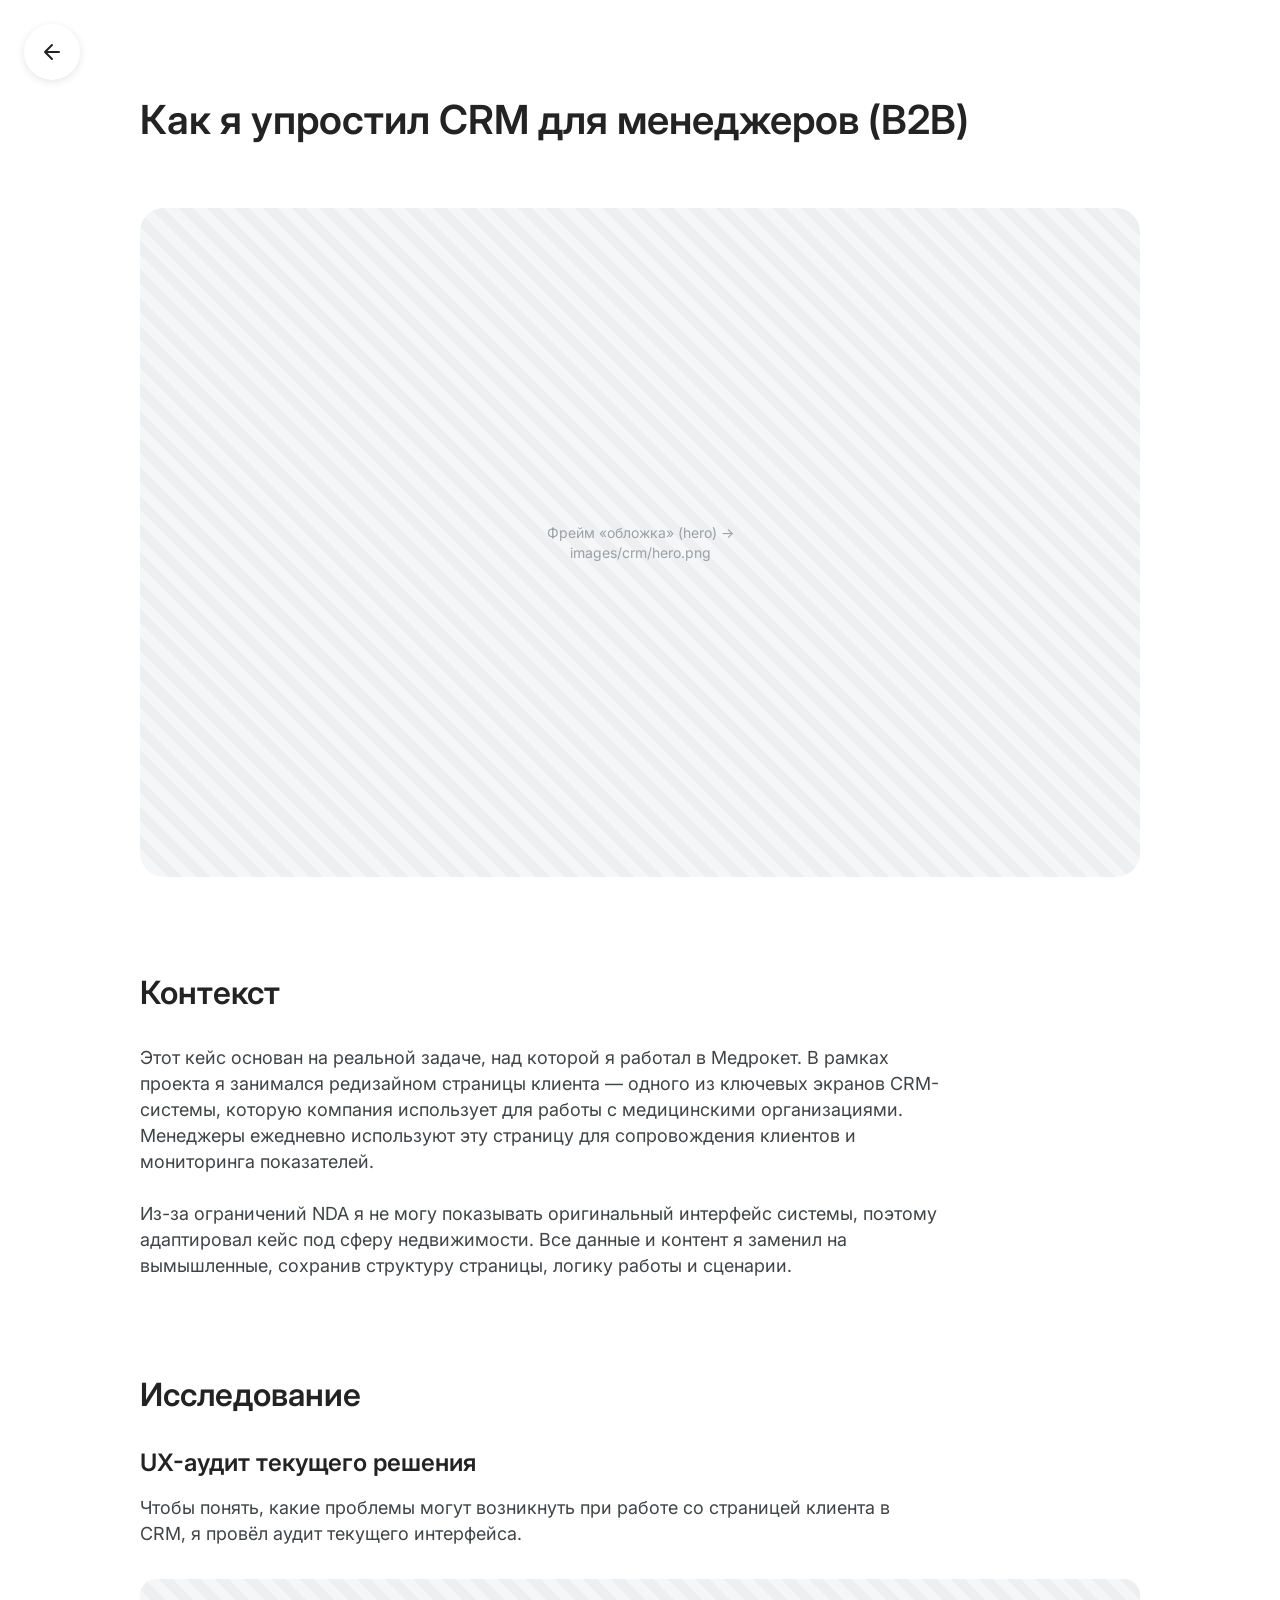
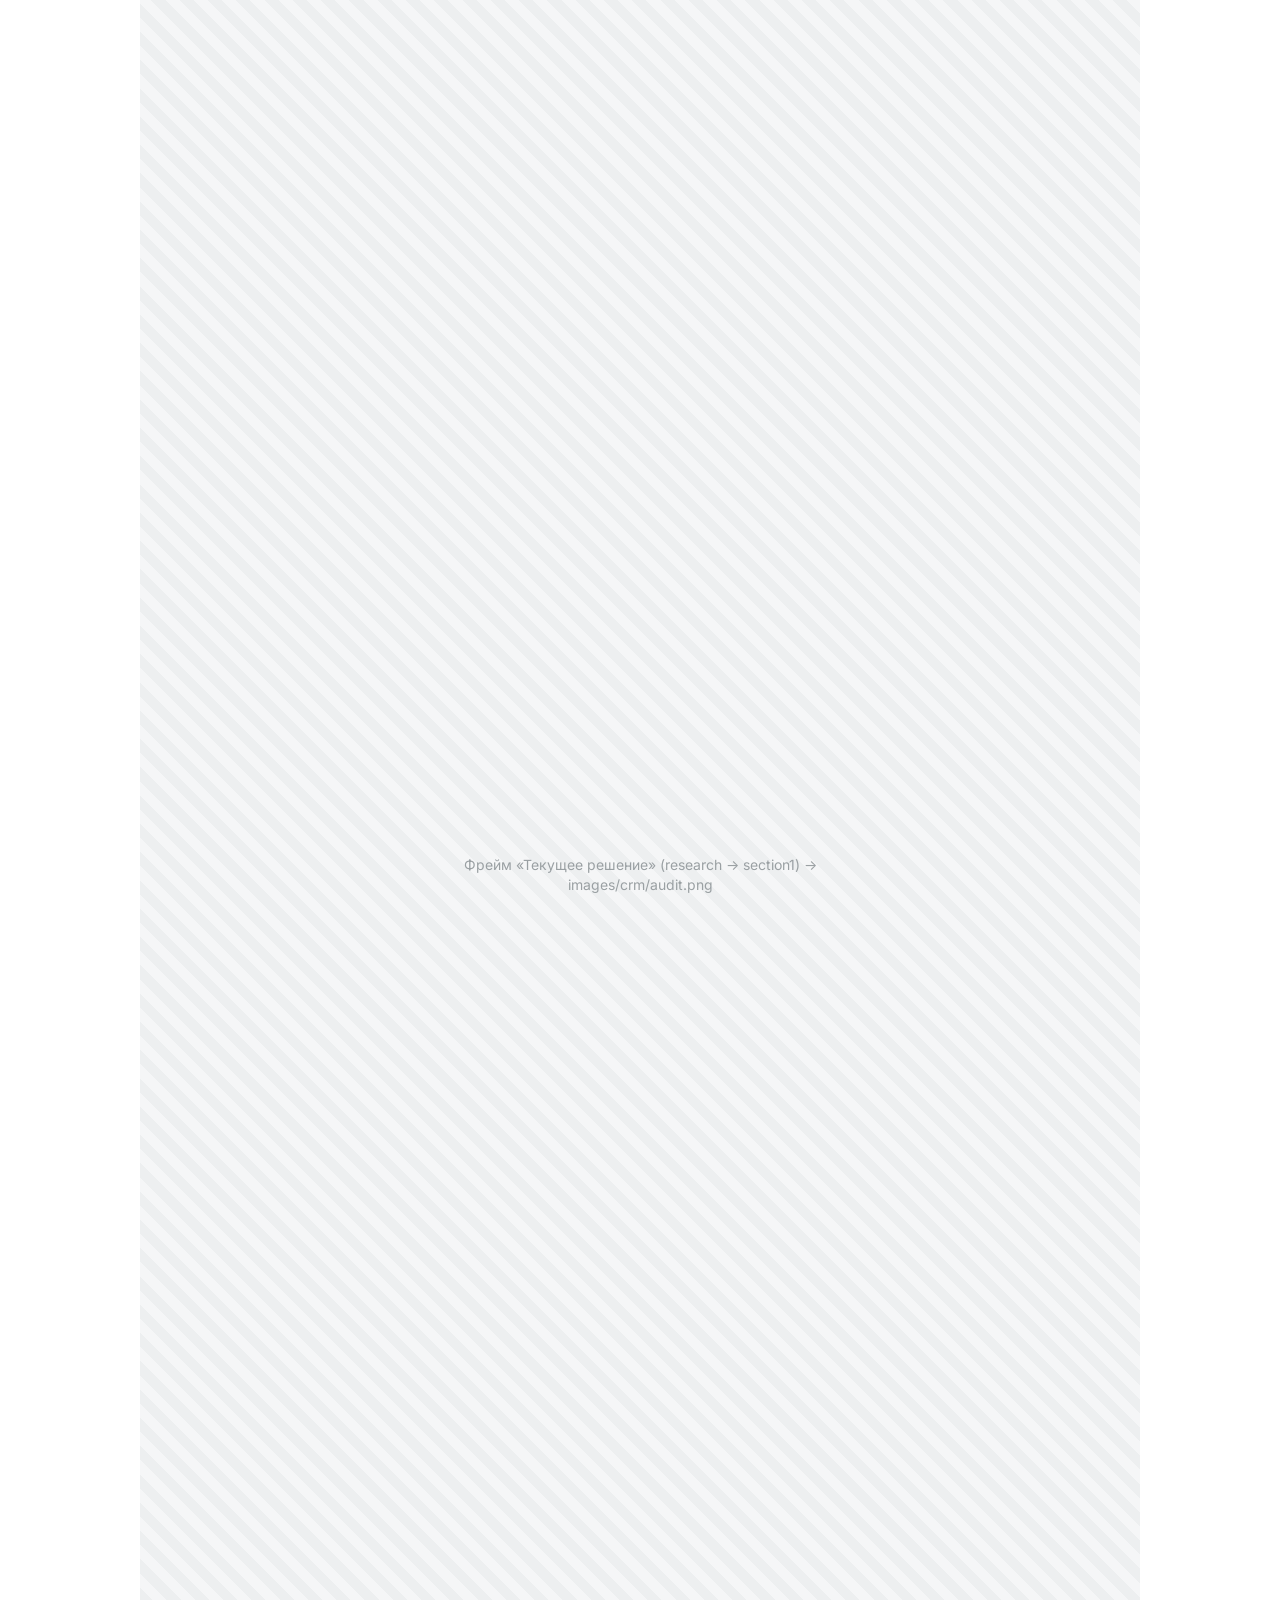
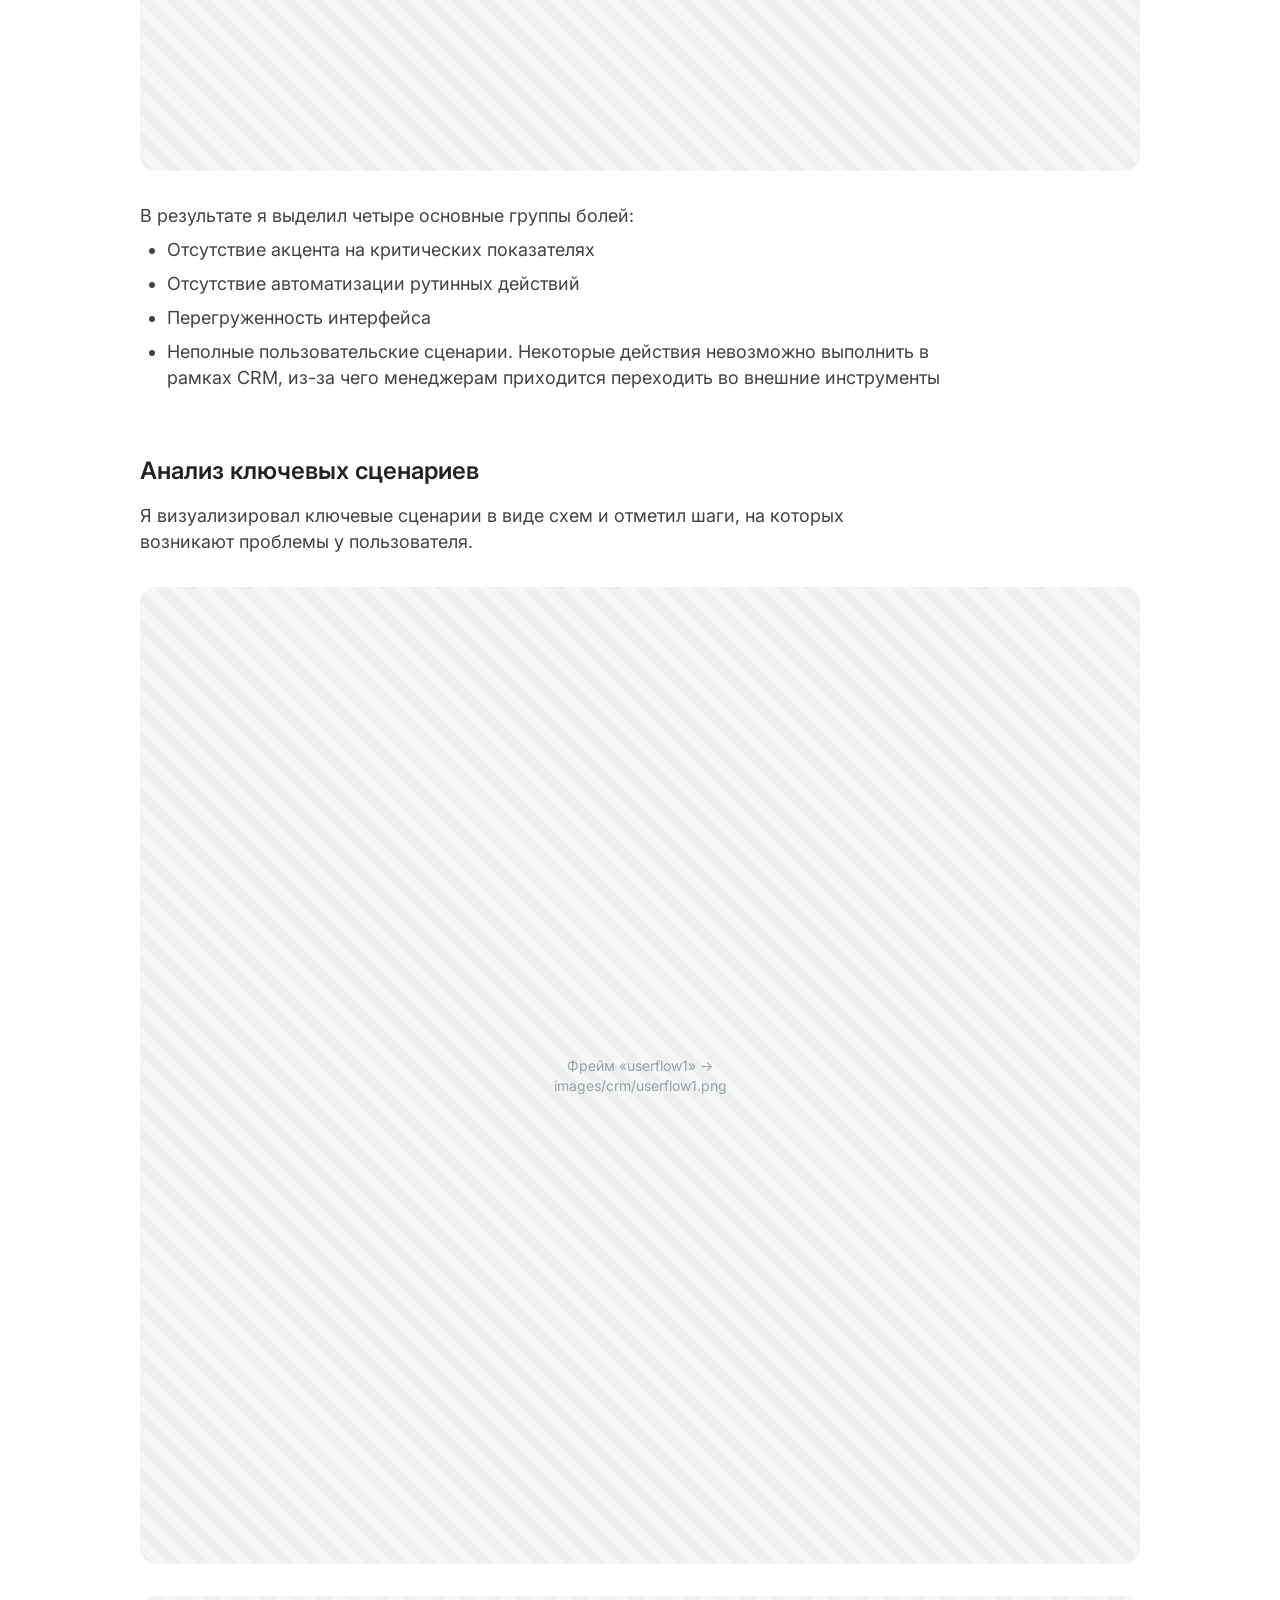
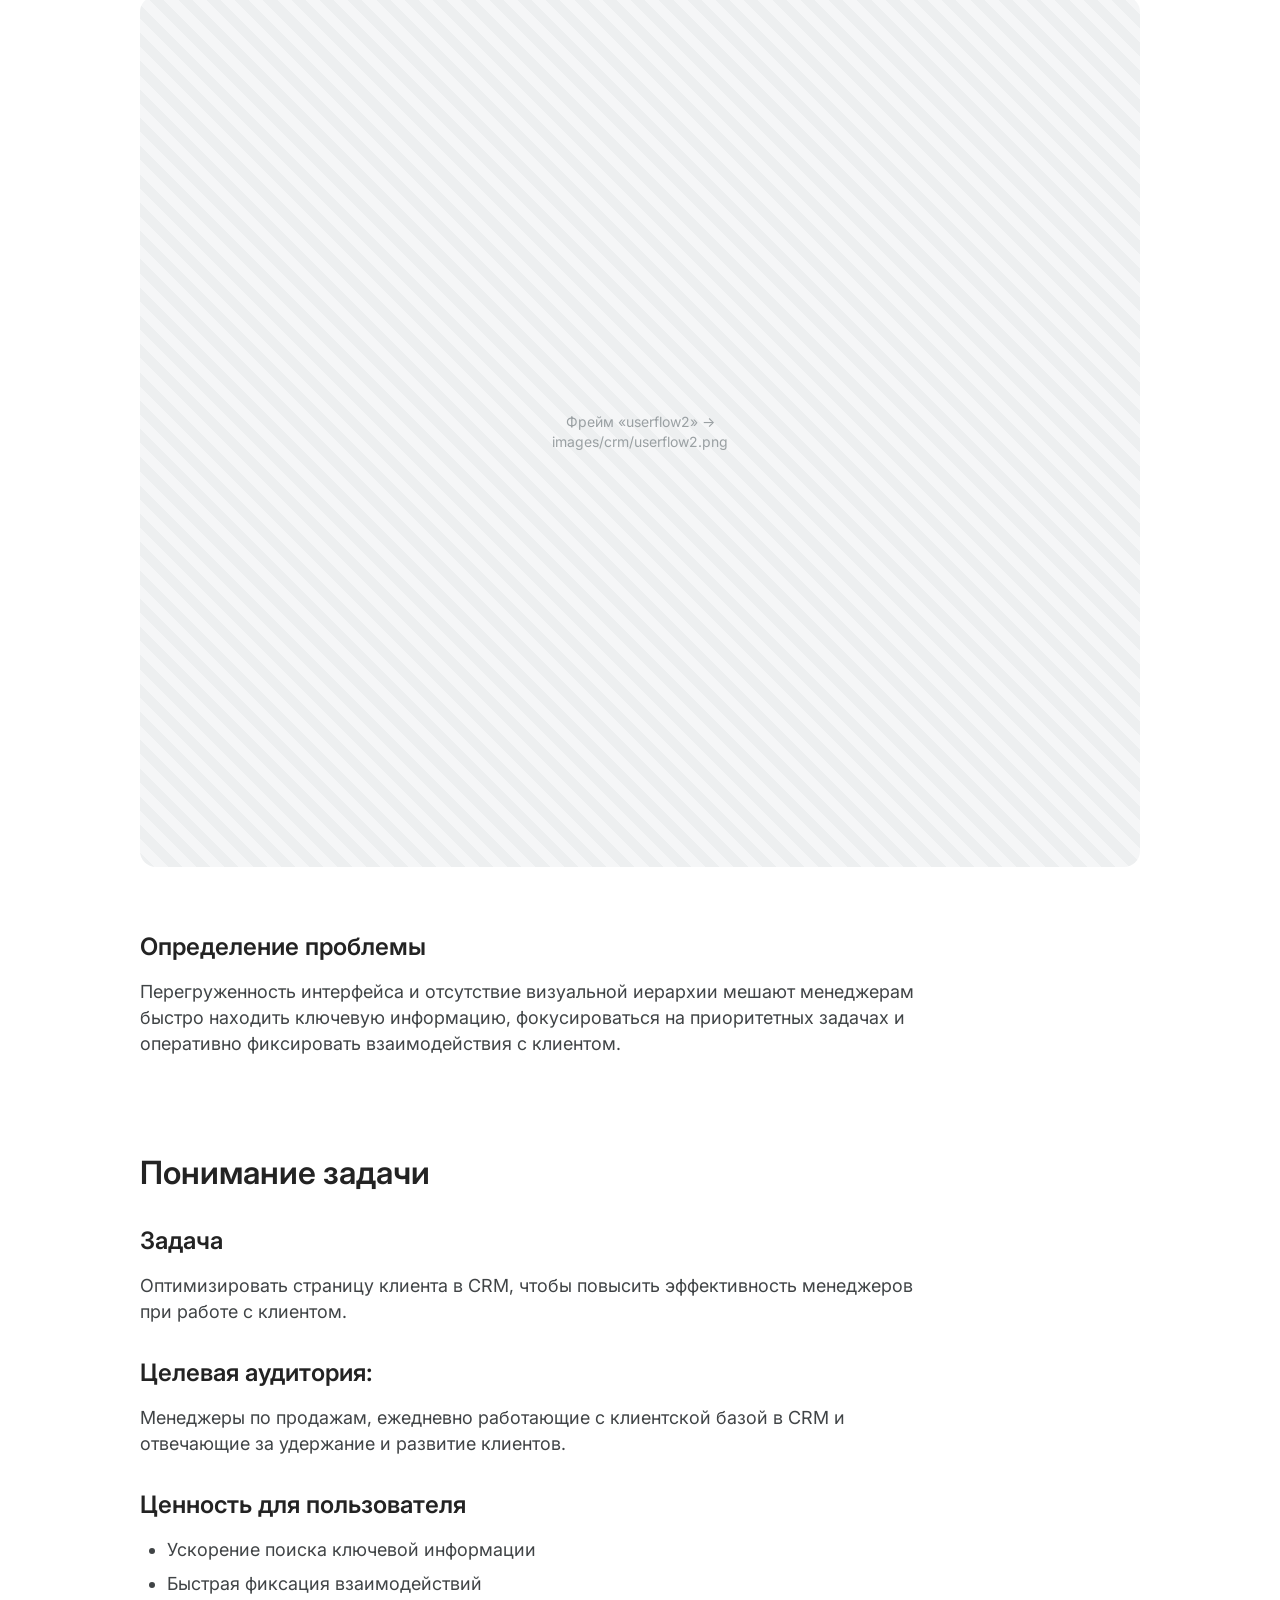
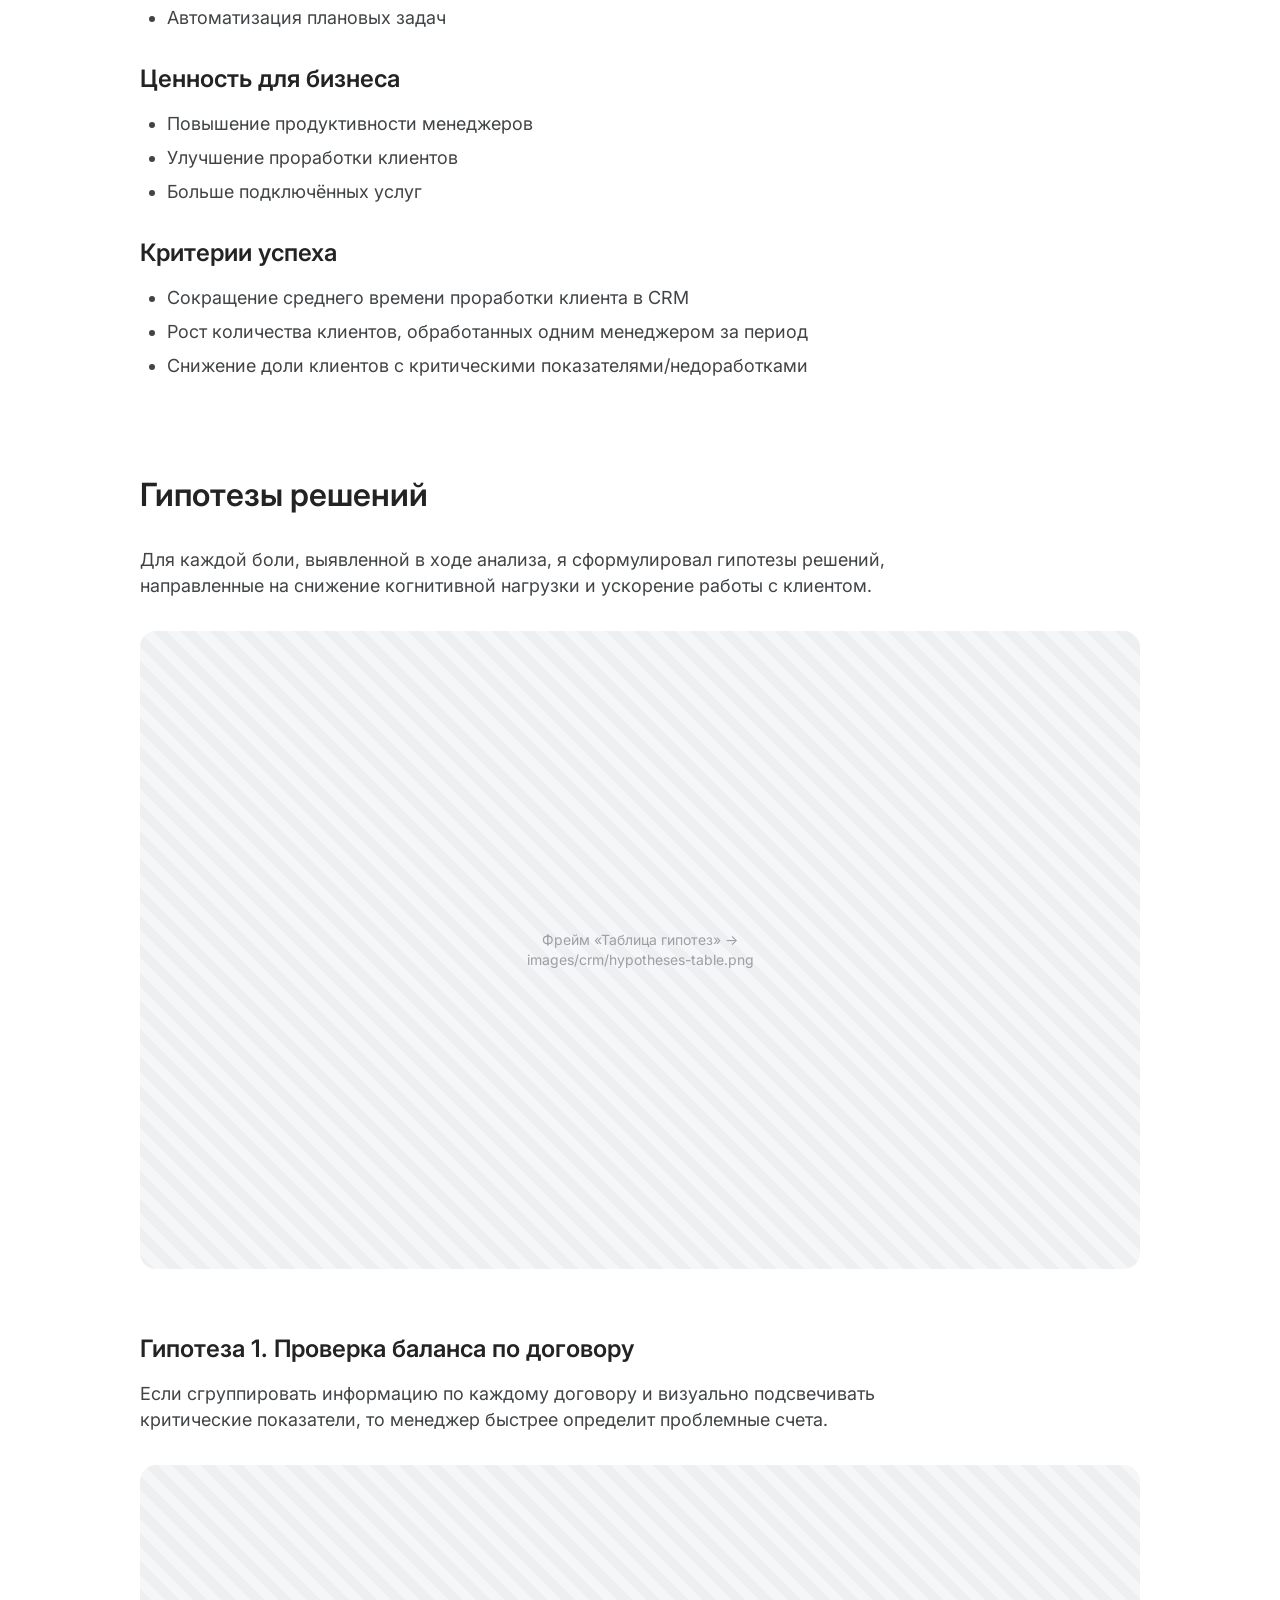
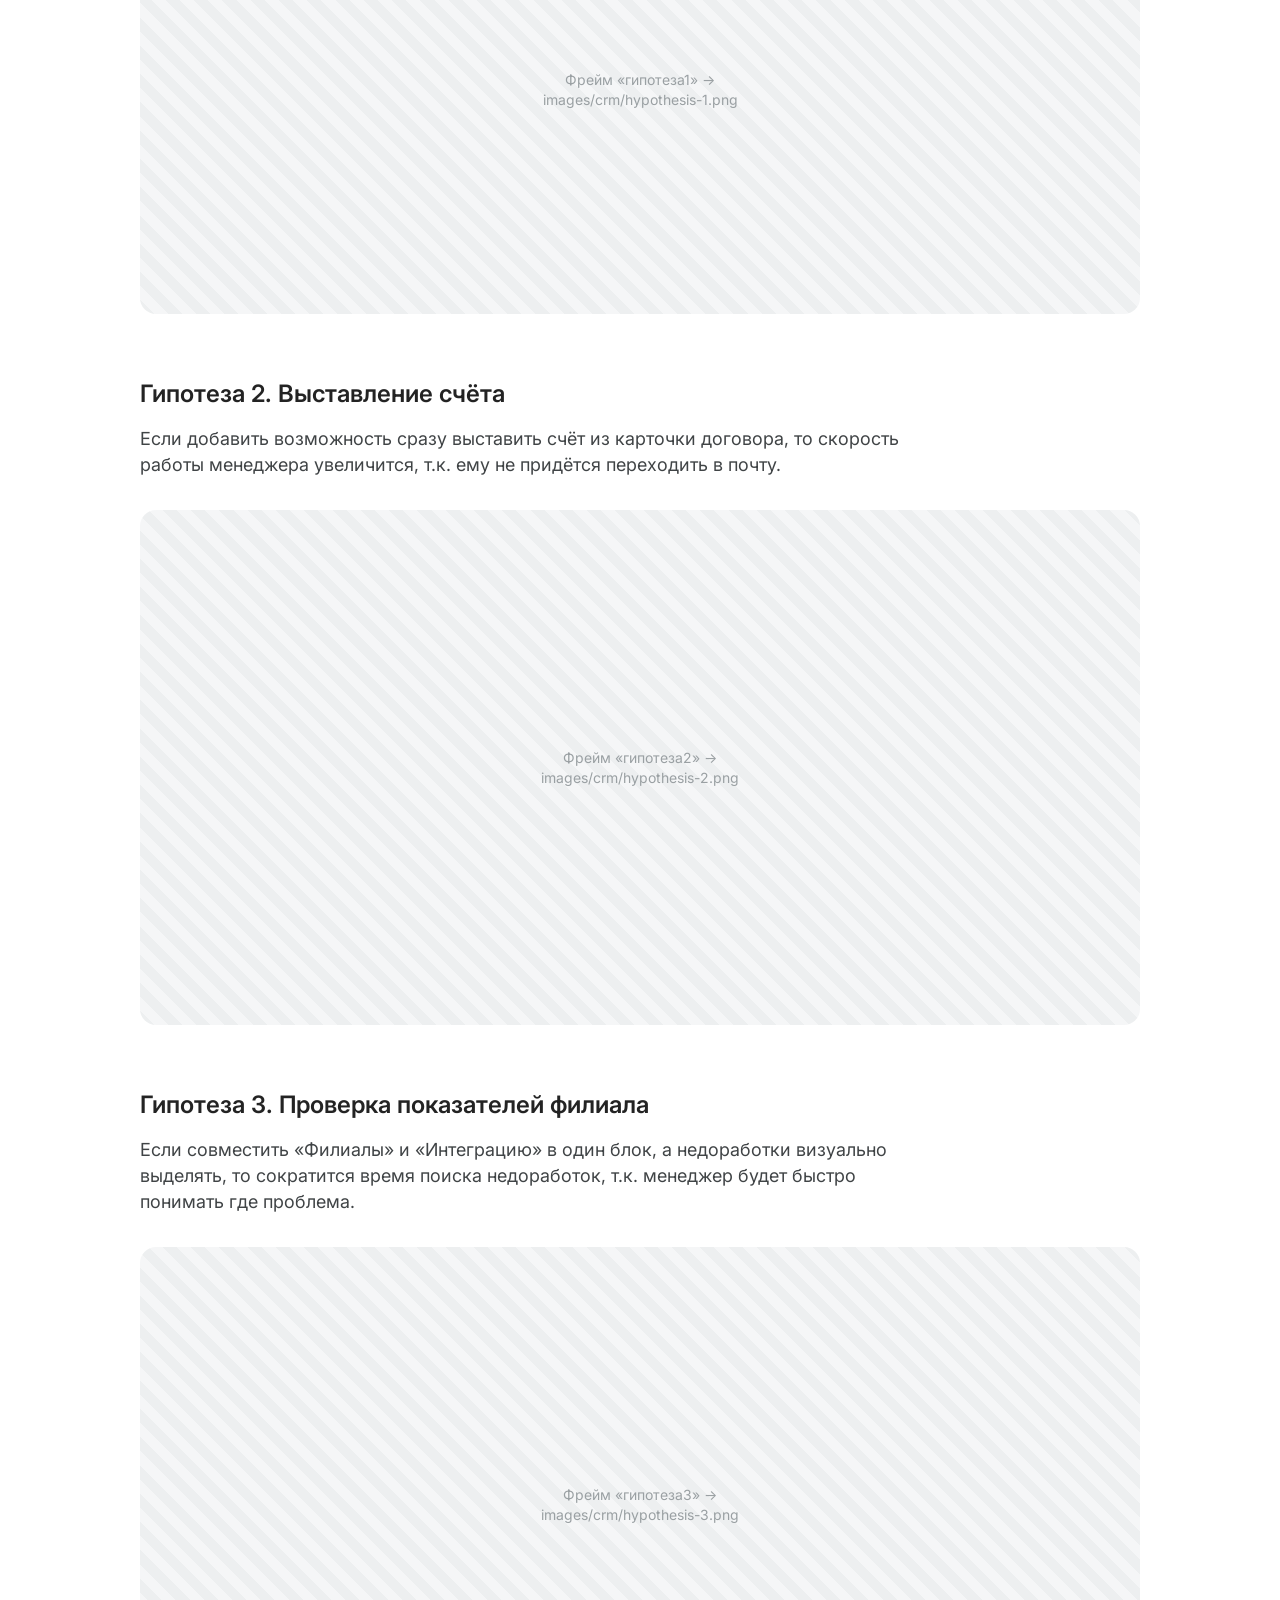
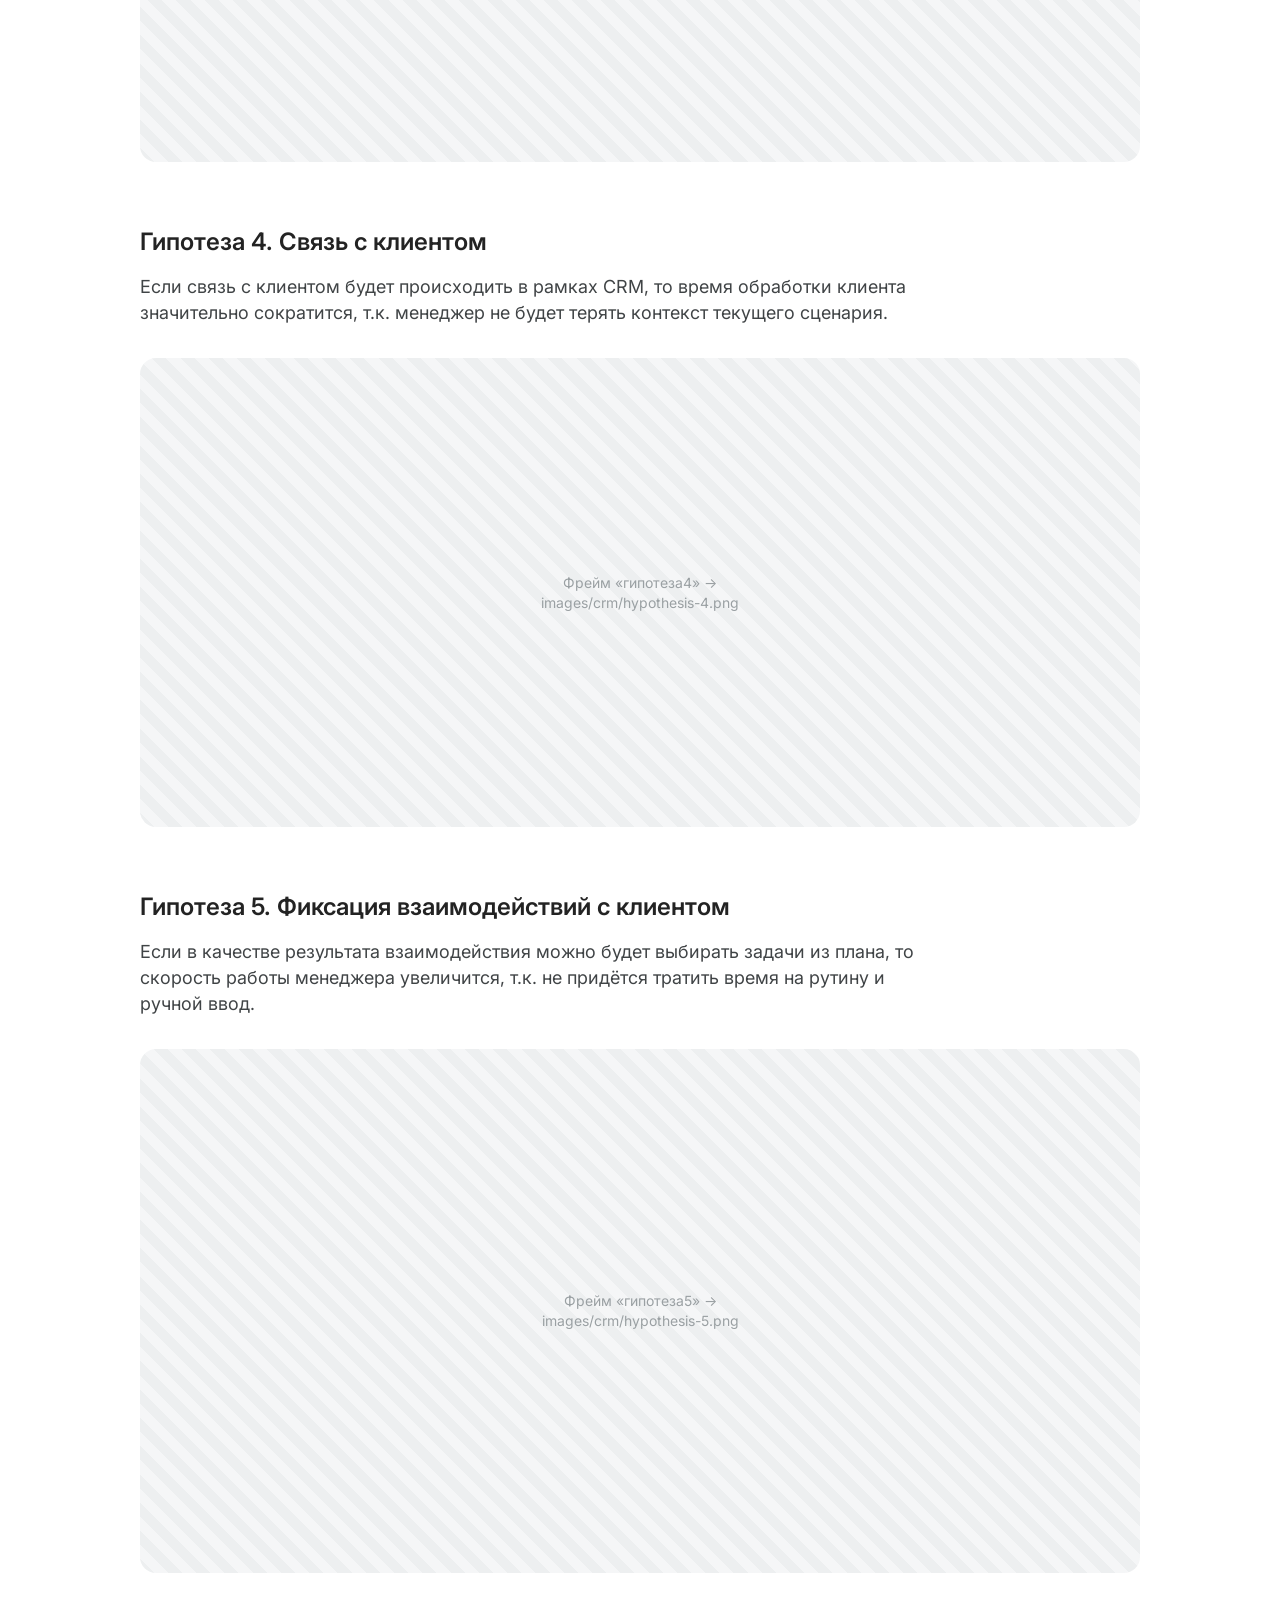
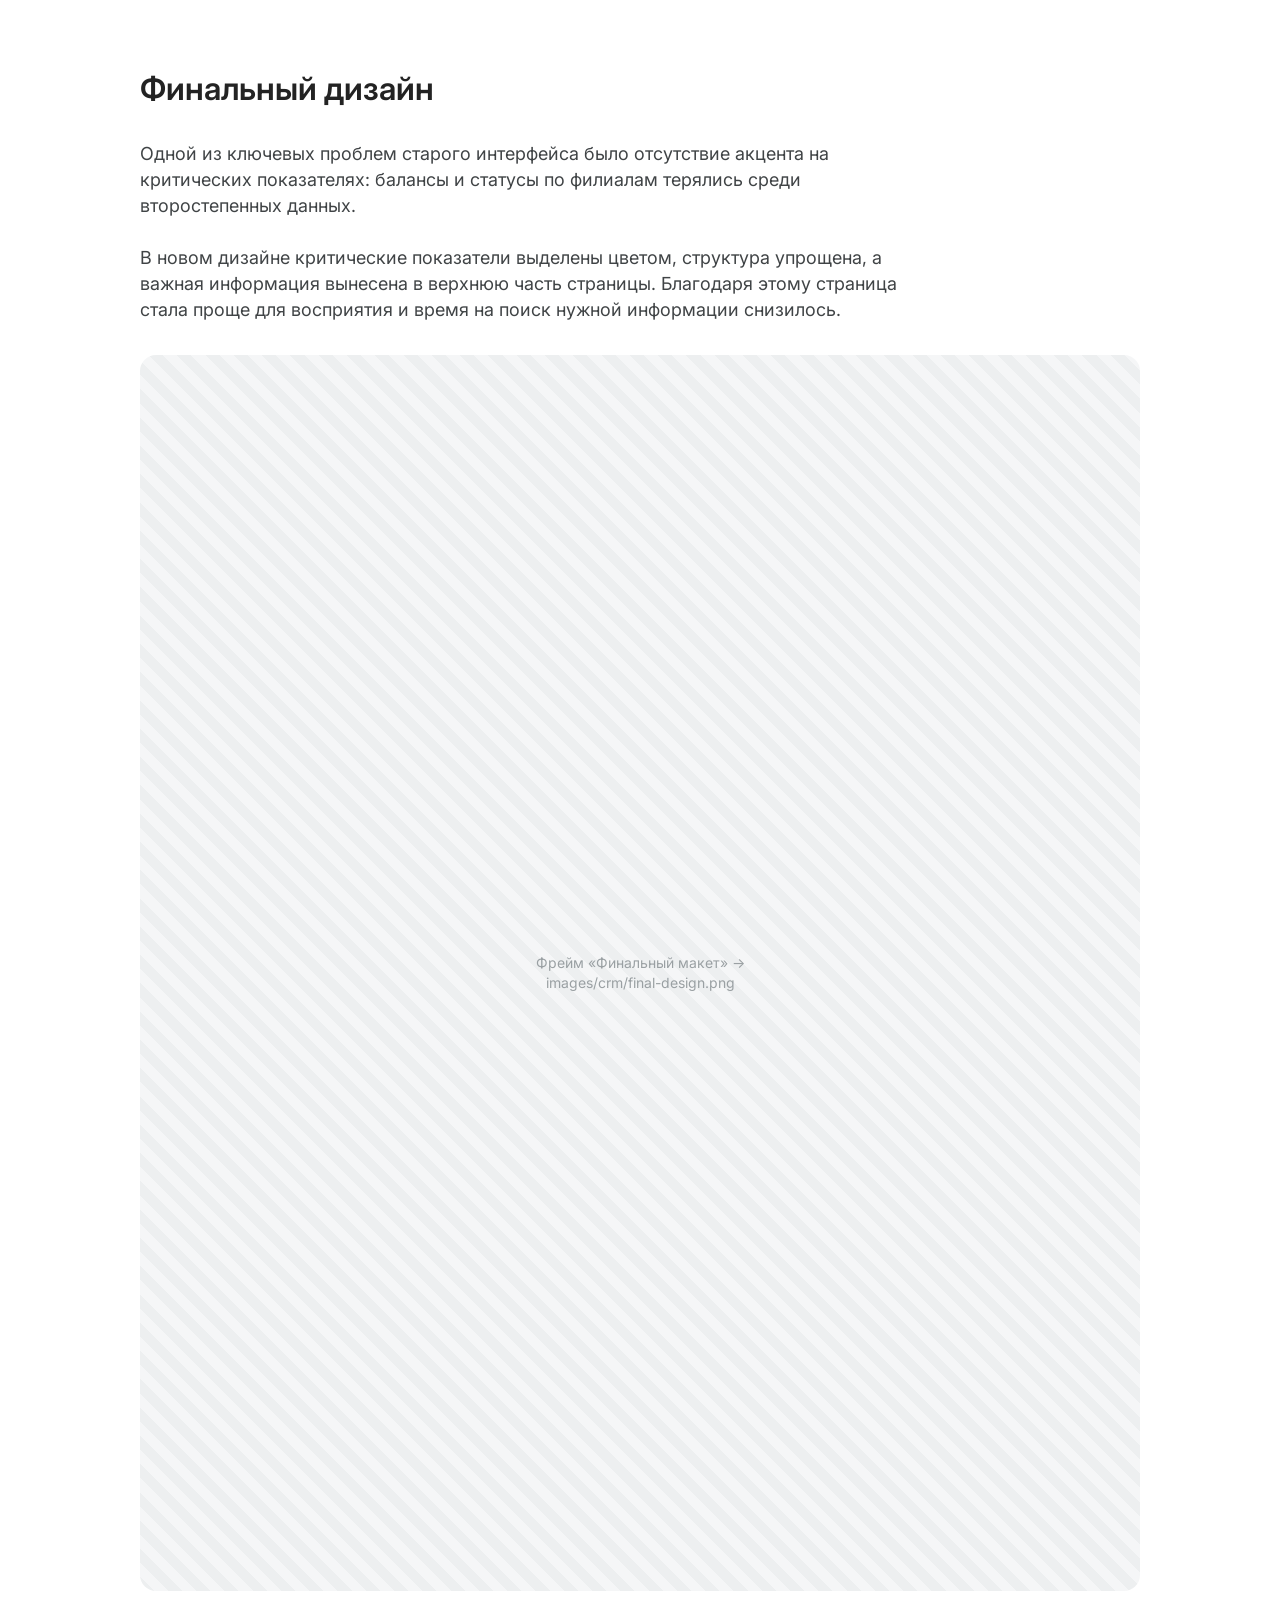
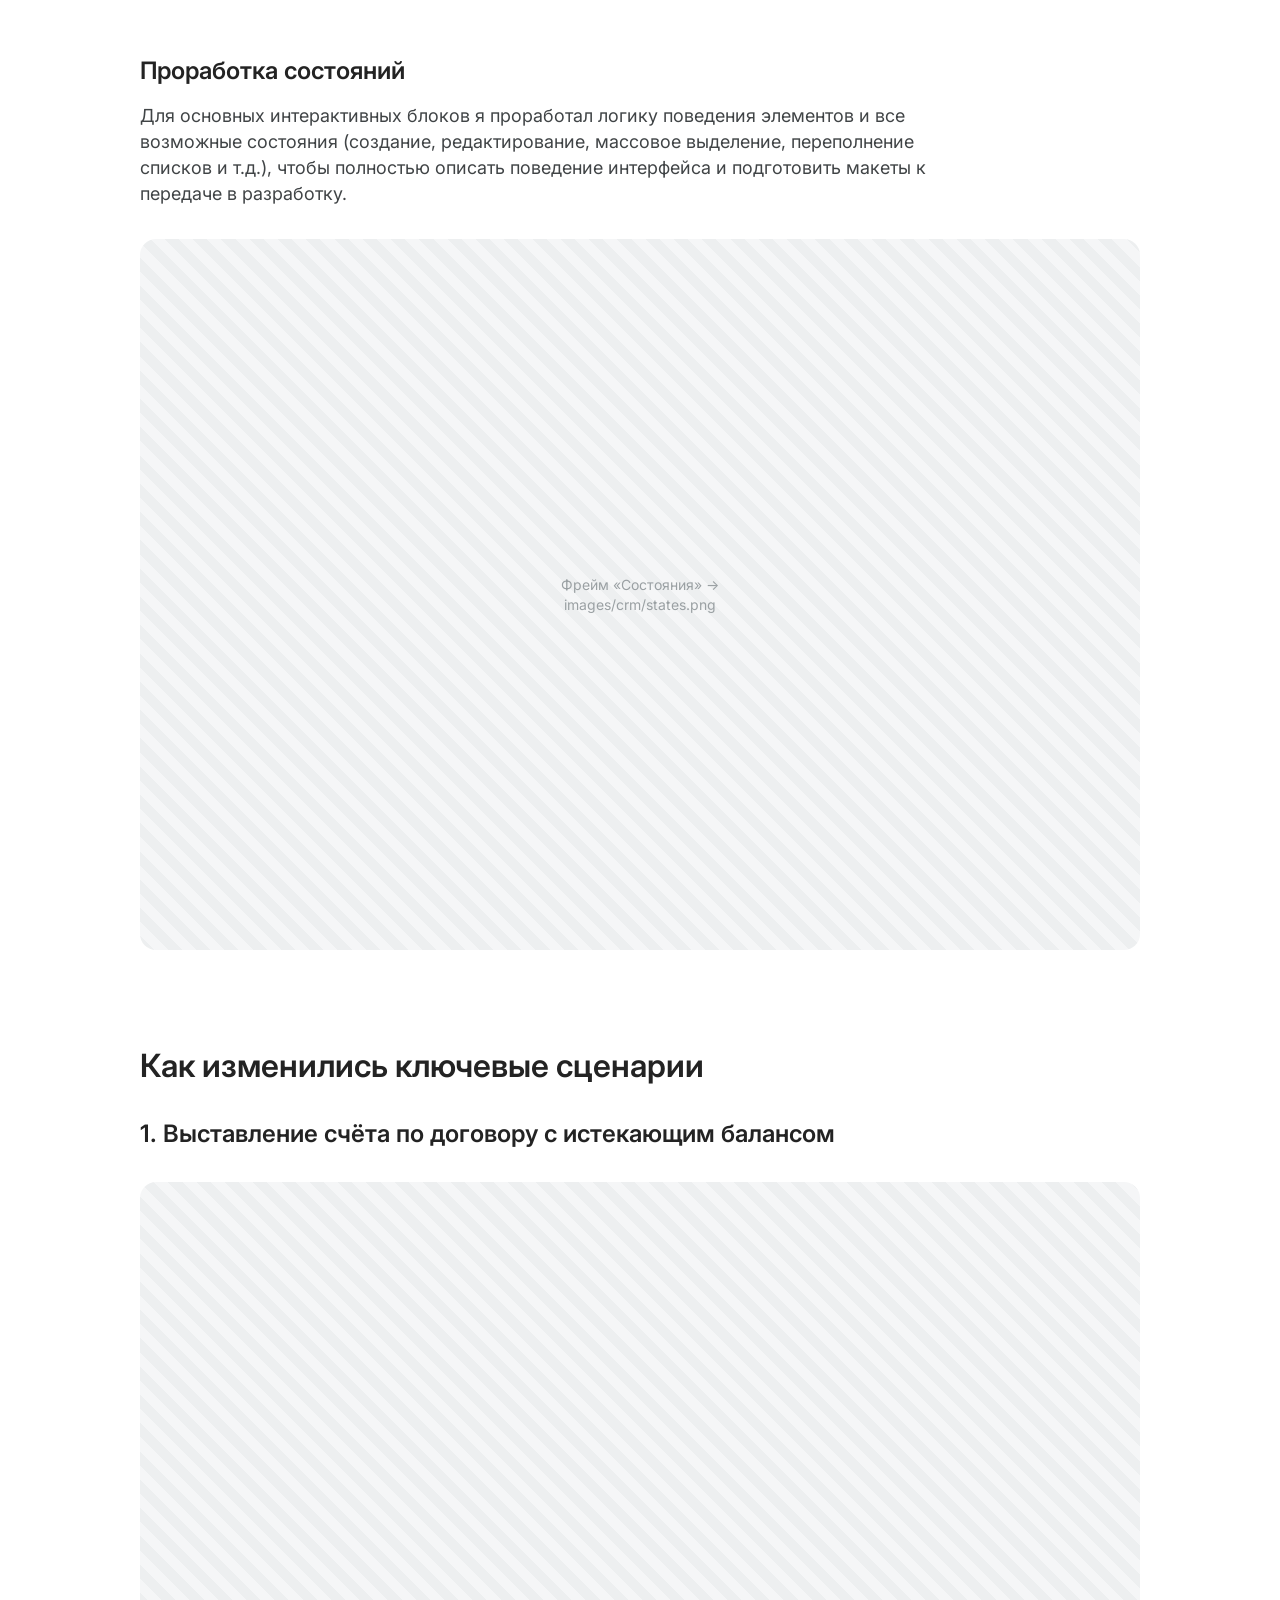
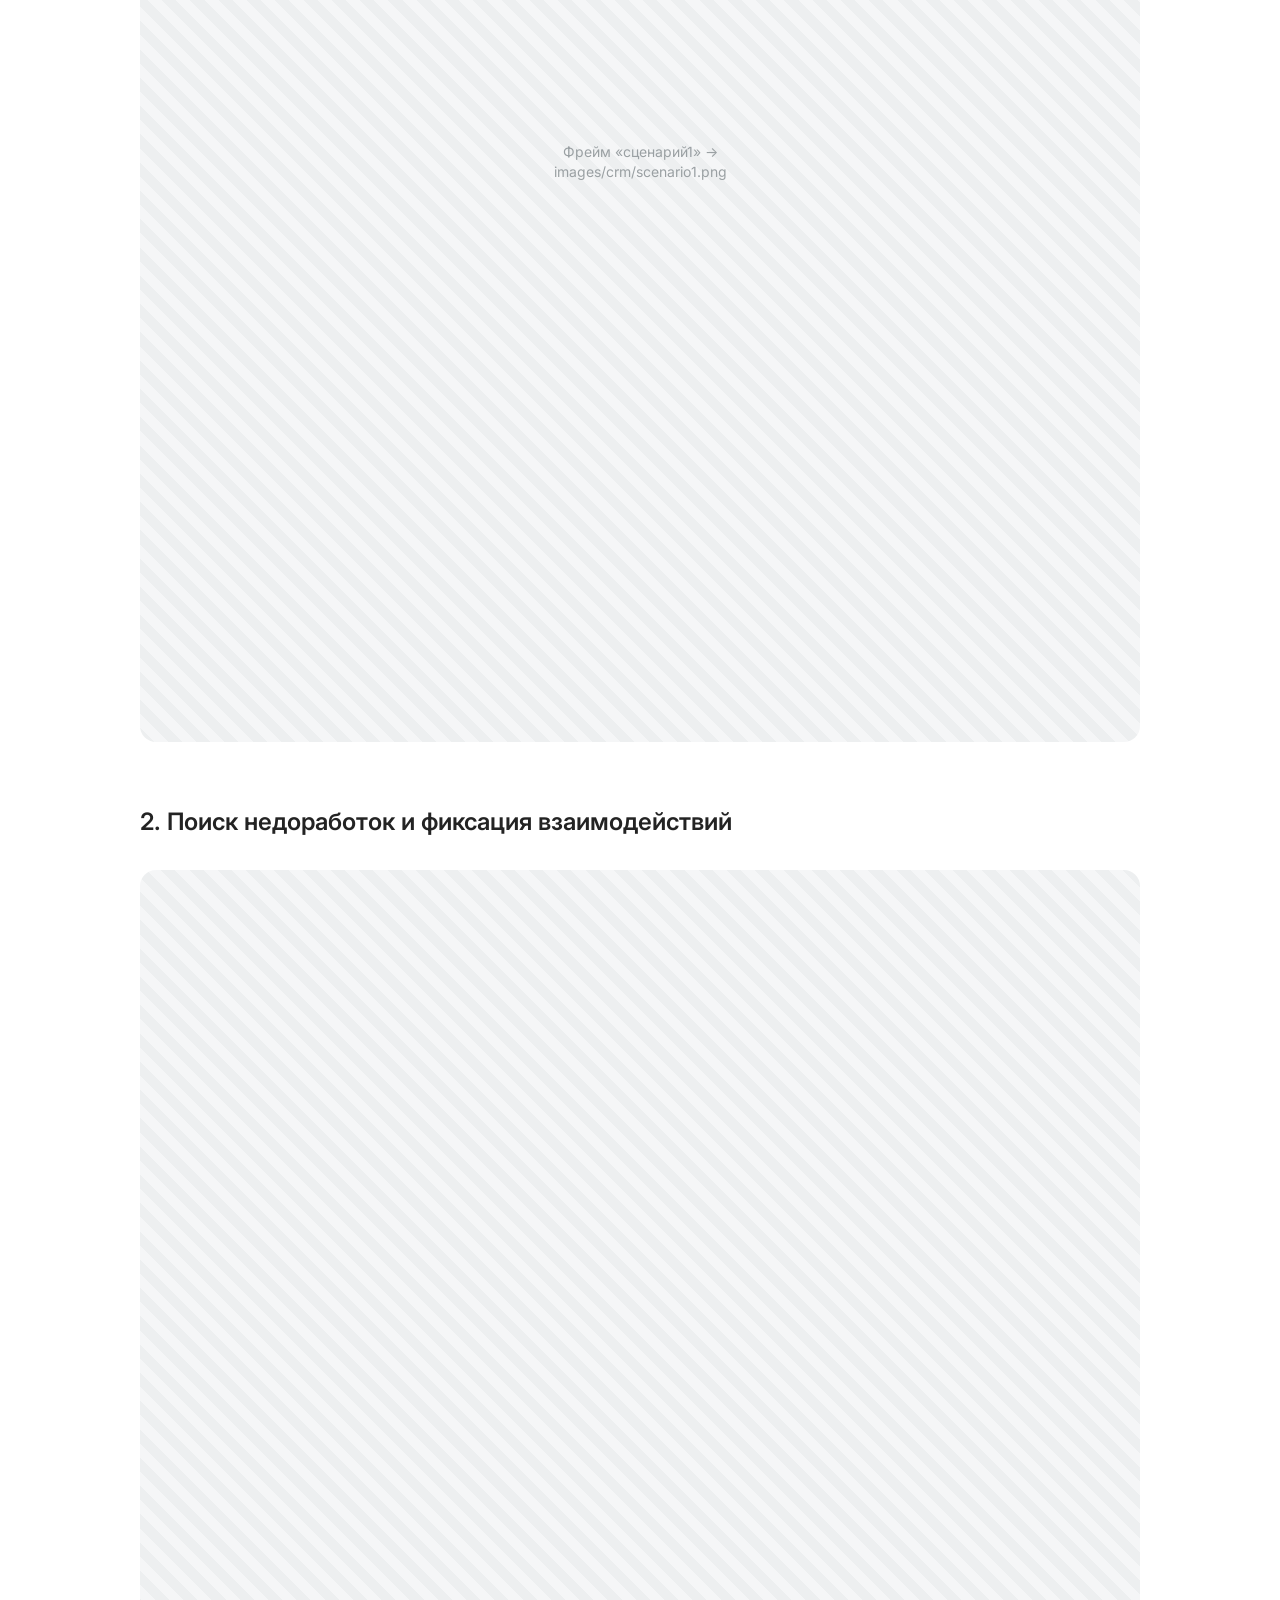
==== case-crm.html @ 16dc778f "Add files via upload" ====
<!DOCTYPE html>
<html lang="ru">
<head>
<meta charset="UTF-8">
<meta name="viewport" content="width=device-width, initial-scale=1.0">
<title>Как я упростил CRM для менеджеров (B2B) — Ваге Цатурян</title>
<link rel="preconnect" href="https://fonts.googleapis.com">
<link rel="preconnect" href="https://fonts.gstatic.com" crossorigin>
<link href="https://fonts.googleapis.com/css2?family=Inter:wght@400;500;600&display=swap" rel="stylesheet">
<style>
/* ===== Дизайн-токены (взяты из Figma) ===== */
:root {
  --color-black: #232323;
  --color-gray-700: #404446;
  --color-gray-200: #E1E1E1;
  --color-gray-100: #F2F4F5;
  --color-white: #FFFFFF;

  --font-main: 'Inter', -apple-system, BlinkMacSystemFont, sans-serif;

  --radius-l: 24px;
  --radius-m: 16px;
  --radius-pill: 40px;

  --content-width: 1000px;
  --text-width: 800px;
}

* { box-sizing: border-box; }

html { scroll-behavior: smooth; }

body {
  margin: 0;
  font-family: var(--font-main);
  color: var(--color-gray-700);
  background: var(--color-white);
  -webkit-font-smoothing: antialiased;
}

img { display: block; max-width: 100%; }

a { text-decoration: none; color: inherit; }

ul { margin: 0; padding: 0; }
li { margin-bottom: 8px; }
li:last-child { margin-bottom: 0; }

p { margin: 0; }

/* ===== Типографика ===== */
.h1 { font-size: 40px; line-height: 48px; font-weight: 600; color: var(--color-black); margin: 0; }
.h2 { font-size: 32px; line-height: 40px; font-weight: 600; color: var(--color-black); margin: 0; }
.h3 { font-size: 24px; line-height: 32px; font-weight: 600; color: var(--color-black); margin: 0; }
.text-l { font-size: 18px; line-height: 26px; font-weight: 400; }
.text-l-medium { font-size: 18px; line-height: 26px; font-weight: 500; color: var(--color-black); }
.text-m { font-size: 16px; line-height: 24px; font-weight: 400; }

/* ===== Иконка стрелки (инлайн, без картинок) ===== */
.icon-arrow {
  width: 24px;
  height: 24px;
  flex-shrink: 0;
}
.icon-arrow svg { display: block; width: 100%; height: 100%; }

/* ===== Плейсхолдер для ещё не загруженных картинок ===== */
.img-box {
  position: relative;
  width: 100%;
  border-radius: var(--radius-m);
  overflow: hidden;
  background: var(--color-gray-100);
}
.img-box img {
  width: 100%;
  height: 100%;
  object-fit: cover;
  display: block;
}
.img-placeholder {
  display: none;
  align-items: center;
  justify-content: center;
  text-align: center;
  padding: 24px;
  width: 100%;
  height: 100%;
  min-height: 160px;
  color: #9AA0A3;
  font-size: 14px;
  line-height: 20px;
  background:
    repeating-linear-gradient(45deg, #EDEFF0, #EDEFF0 10px, #F5F6F7 10px, #F5F6F7 20px);
}
.img-box.is-broken img { display: none; }
.img-box.is-broken .img-placeholder { display: flex; }

/* ===== Header controls: back button ===== */
.back-btn {
  position: fixed;
  top: 24px;
  left: 24px;
  z-index: 50;
  display: flex;
  align-items: center;
  justify-content: center;
  width: 56px;
  height: 56px;
  background: var(--color-white);
  border-radius: var(--radius-pill);
  box-shadow: 0px 2px 8px rgba(0,0,0,0.1);
  color: var(--color-black);
  transition: transform 0.2s ease;
}
.back-btn:hover { transform: scale(1.08); }
.back-btn:active { transform: scale(0.97); }

/* ===== Home link ===== */
.home-link {
  display: inline-flex;
  align-items: center;
  gap: 4px;
  color: var(--color-gray-700);
  transition: color 0.2s ease;
}
.home-link .text-l { font-size: 18px; line-height: 26px; }
.home-link:hover { color: var(--color-black); }

/* ===== Contact chips ===== */
.contacts {
  display: flex;
  flex-wrap: wrap;
  gap: 20px;
  align-items: center;
  justify-content: center;
}
.contact-chip {
  display: inline-flex;
  align-items: center;
  justify-content: center;
  padding: 12px 24px;
  border-radius: var(--radius-pill);
  background: var(--color-gray-100);
  color: var(--color-black);
  font-size: 18px;
  line-height: 26px;
  white-space: nowrap;
  transition: background-color 0.2s ease;
}
.contact-chip:hover { background: var(--color-gray-200); }

/* ===== Cover zoom-on-hover (использовано и на витрине, и в "других проектах") ===== */
.case-cover {
  position: relative;
  border-radius: var(--radius-l);
  overflow: hidden;
  display: block;
  background: var(--color-gray-100);
}
.case-cover img {
  width: 100%;
  height: 100%;
  object-fit: cover;
  transition: transform 0.4s cubic-bezier(0.2, 0.8, 0.2, 1);
}
.case-cover:hover img { transform: scale(1.05); }

/* ===================================================== */
/* ===================  ВИТРИНА  ======================== */
/* ===================================================== */

.portfolio-page {
  padding: 96px 24px 140px;
  display: flex;
  justify-content: center;
}
.portfolio-content {
  width: 100%;
  max-width: var(--text-width);
  display: flex;
  flex-direction: column;
  align-items: center;
  gap: 128px;
}

.hero-block {
  display: flex;
  flex-direction: column;
  align-items: center;
  gap: 52px;
  width: 100%;
}
.hero-content {
  display: flex;
  flex-direction: column;
  align-items: center;
  gap: 32px;
  width: 100%;
}
.photo-container {
  width: 264px;
  height: 264px;
  position: relative;
}
.photo-surface {
  position: absolute;
  left: 25px;
  top: 16px;
  width: 200px;
  height: 209px;
  background: var(--color-gray-100);
  border-radius: 32px;
  transform: rotate(-4deg);
}
.photo-frame {
  position: absolute;
  left: 43px;
  top: 30px;
  width: 200px;
  height: 209px;
  border-radius: 32px;
  transform: rotate(2deg);
  overflow: hidden;
  box-shadow: 0px 4px 20px rgba(0,0,0,0.25);
  background: var(--color-gray-100);
  /* фикс бага Safari: overflow:hidden + border-radius + transform иногда
     обрезают скруглённые уголки неточно, особенно на маленьких размерах.
     Маска вместо overflow-clip решает проблему во всех браузерах. */
  -webkit-mask-image: -webkit-radial-gradient(circle, #fff 100%, #000 100%);
  mask-image: radial-gradient(circle, #fff 100%, #000 100%);
}
.photo-frame img { width: 100%; height: 100%; object-fit: cover; border-radius: inherit; }

.intro { display: flex; flex-direction: column; gap: 24px; text-align: center; width: 100%; }
.intro .h1 { }
.intro a { text-decoration: underline; }

.cases-list {
  display: flex;
  flex-direction: column;
  gap: 80px;
  width: 100%;
}
.case-item { display: flex; flex-direction: column; gap: 24px; width: 100%; }
.case-item .case-cover { aspect-ratio: 800 / 569; }
.case-item .case-desc { display: flex; flex-direction: column; gap: 8px; }
.case-item .case-desc .title { color: var(--color-black); font-size: 24px; line-height: 32px; font-weight: 600; }

.about-me { display: flex; flex-direction: column; gap: 32px; width: 100%; }
.about-me .skills { display: flex; flex-direction: column; gap: 16px; }
.about-me ul { list-style: disc; padding-left: 27px; }

/* ===================================================== */
/* ===================  СТРАНИЦА КЕЙСА  ================= */
/* ===================================================== */

.case-page {
  padding: 96px 24px 140px;
  display: flex;
  flex-direction: column;
  align-items: center;
  gap: 64px;
}
.case-content {
  width: 100%;
  max-width: var(--content-width);
  display: flex;
  flex-direction: column;
  gap: 96px;
}

.case-hero { display: flex; flex-direction: column; gap: 64px; width: 100%; }
.case-hero .case-cover { width: 100%; }

.case-section { display: flex; flex-direction: column; gap: 32px; width: 100%; }
.case-section .h2 { max-width: var(--text-width); }
.section-groups { display: flex; flex-direction: column; gap: 64px; width: 100%; }
.section-group { display: flex; flex-direction: column; gap: 32px; width: 100%; }
.section-group-text { display: flex; flex-direction: column; gap: 16px; max-width: var(--text-width); }
.section-group p.text-l,
.case-section > p.text-l,
.section-group-text .text-l,
.section-group ul.text-l { color: var(--color-gray-700); max-width: var(--text-width); }

.case-image { width: 100%; }
.case-image.is-full { }

/* Task / list-heavy sections that use a narrower column */
.task-groups { display: flex; flex-direction: column; gap: 32px; }
.task-group { display: flex; flex-direction: column; gap: 16px; max-width: var(--text-width); width: 100%; }

/* Other works block */
.other-works { display: flex; flex-direction: column; align-items: center; gap: 32px; width: 100%; }
.other-works-grid { display: flex; gap: 40px; width: 100%; }
.other-work-card { display: flex; flex-direction: column; gap: 24px; flex: 1; }
.other-work-card .case-cover { aspect-ratio: 480 / 341; }
.other-work-card .desc { display: flex; flex-direction: column; gap: 8px; }

.case-page .home-link { margin-top: 0; }

hr.spacer { border: none; }

/* ===================================================== */
/* =======================  АДАПТИВ  ==================== */
/* ===================================================== */

/* ---------- ПЛАНШЕТ: 600–1023px (ориентир — фрейм 744px) ---------- */
@media (min-width: 600px) and (max-width: 1023px) {

  .case-page, .portfolio-page { padding-left: 40px; padding-right: 40px; padding-top: 84px; padding-bottom: 112px; }

  .h1 { font-size: 34px; line-height: 42px; }
  .h2 { font-size: 27px; line-height: 34px; }
  .h3 { font-size: 21px; line-height: 28px; }
  .text-l, .section-group p.text-l, .case-section > p.text-l, .section-group-text .text-l, .section-group ul.text-l { font-size: 16px; line-height: 24px; }
  .text-l-medium { font-size: 16px; line-height: 24px; }
  .text-m { font-size: 14px; line-height: 22px; }

  .portfolio-content { gap: 100px; }
  .hero-block { gap: 40px; }
  .hero-content { gap: 28px; }
  .cases-list { gap: 64px; }
  .case-item { gap: 20px; }
  .about-me { gap: 28px; }
  .about-me .skills { gap: 14px; }

  .photo-container { width: 224px; height: 224px; }
  .photo-surface { left: 21px; top: 14px; width: 170px; height: 178px; border-radius: 27px; }
  .photo-frame { left: 37px; top: 26px; width: 170px; height: 178px; border-radius: 27px; }

  .contacts { gap: 14px; }
  .contact-chip { padding: 10px 20px; font-size: 16px; line-height: 24px; }

  .case-content { gap: 72px; }
  .case-hero { gap: 48px; }
  .case-section { gap: 28px; }
  .section-groups { gap: 48px; }
  .section-group { gap: 28px; }
  .section-group-text { gap: 14px; }
  .task-groups { gap: 28px; }
  .task-group { gap: 14px; }
  .other-works { gap: 28px; }
  .other-works-grid { gap: 28px; }
  .other-work-card { gap: 20px; }
  .other-work-card .desc { gap: 6px; }

  .back-btn { width: 52px; height: 52px; top: 20px; left: 20px; }
  .home-link { gap: 4px; }
}

/* ---------- МОБИЛКА: ≤599px (ориентир — фрейм 390px) ---------- */
@media (max-width: 599px) {

  .case-page, .portfolio-page { padding-left: 20px; padding-right: 20px; padding-top: 76px; padding-bottom: 88px; }

  .h1 { font-size: 26px; line-height: 32px; }
  .h2 { font-size: 21px; line-height: 27px; }
  .h3 { font-size: 17px; line-height: 23px; }
  .text-l, .section-group p.text-l, .case-section > p.text-l, .section-group-text .text-l, .section-group ul.text-l { font-size: 14px; line-height: 20px; }
  .text-l-medium { font-size: 15px; line-height: 21px; }
  .text-m { font-size: 13px; line-height: 18px; }

  .portfolio-content { gap: 64px; }
  .hero-block { gap: 24px; }
  .hero-content { gap: 18px; }
  .intro { gap: 14px; }
  .cases-list { gap: 40px; }
  .case-item { gap: 12px; }
  .case-item .case-desc { gap: 6px; }
  .about-me { gap: 18px; }
  .about-me .skills { gap: 10px; }
  ul li { margin-bottom: 6px; }

  .photo-container { width: 160px; height: 160px; }
  .photo-surface { left: 15px; top: 10px; width: 122px; height: 127px; border-radius: 20px; }
  .photo-frame { left: 26px; top: 18px; width: 122px; height: 127px; border-radius: 20px; }

  .contacts { gap: 10px; row-gap: 10px; }
  .contact-chip { padding: 8px 16px; font-size: 14px; line-height: 20px; }

  .case-content { gap: 48px; }
  .case-hero { gap: 32px; }
  .case-section { gap: 20px; }
  .section-groups { gap: 32px; }
  .section-group { gap: 20px; }
  .section-group-text { gap: 10px; }
  .task-groups { gap: 20px; }
  .task-group { gap: 10px; }
  .other-works { gap: 20px; }
  .other-works-grid { flex-direction: column; gap: 32px; }
  .other-work-card { gap: 14px; }
  .other-work-card .desc { gap: 4px; }

  .back-btn { width: 48px; height: 48px; top: 20px; left: 20px; }
  .icon-arrow { width: 20px; height: 20px; }
  .home-link { gap: 4px; }
  .home-link .text-l { font-size: 14px; line-height: 20px; }
}

</style>
</head>
<body data-page="case">

<a class="back-btn" href="index.html" onclick="sessionStorage.setItem('restoreScroll','1')" aria-label="Назад на витрину">
  <span class="icon-arrow"><svg viewBox="0 0 24 24" fill="none"><path d="M19 12H5M5 12L12 19M5 12L12 5" stroke="currentColor" stroke-width="2" stroke-linecap="round" stroke-linejoin="round"/></svg></span>
</a>

<main class="case-page">
  <div class="case-content">

    <!-- HERO -->
    <section class="case-hero">
      <p class="h1">Как я упростил CRM для менеджеров (B2B)</p>
      <div class="case-cover img-box case-image" style="aspect-ratio:1000/669;">
        <img src="images/crm/hero.png" alt="Обложка кейса CRM" loading="lazy">
        <div class="img-placeholder">Фрейм «обложка» (hero) →<br>images/crm/hero.png</div>
      </div>
    </section>

    <!-- CONTEXT -->
    <section class="case-section">
      <p class="h2">Контекст</p>
      <div class="text-l" style="max-width:800px;">
        <p>Этот кейс основан на реальной задаче, над которой я работал в Медрокет. В рамках проекта я занимался редизайном страницы клиента — одного из ключевых экранов CRM-системы, которую компания использует для работы с медицинскими организациями. Менеджеры ежедневно используют эту страницу для сопровождения клиентов и мониторинга показателей.</p>
        <br>
        <p>Из-за ограничений NDA я не могу показывать оригинальный интерфейс системы, поэтому адаптировал кейс под сферу недвижимости. Все данные и контент я заменил на вымышленные, сохранив структуру страницы, логику работы и сценарии.</p>
      </div>
    </section>

    <!-- RESEARCH -->
    <section class="case-section">
      <p class="h2">Исследование</p>
      <div class="section-groups">

        <div class="section-group">
          <div class="section-group-text">
            <p class="h3">UX-аудит текущего решения</p>
            <p class="text-l">Чтобы понять, какие проблемы могут возникнуть при работе со страницей клиента в CRM, я провёл аудит текущего интерфейса.</p>
          </div>
          <div class="img-box case-image" style="aspect-ratio:1000/1792;">
            <img src="images/crm/audit.png" alt="Текущее решение — UX-аудит" loading="lazy">
            <div class="img-placeholder">Фрейм «Текущее решение» (research → section1) →<br>images/crm/audit.png</div>
          </div>
          <div class="text-l" style="max-width:800px;">
            <p>В результате я выделил четыре основные группы болей:</p>
            <ul style="list-style:disc;padding-left:27px;margin-top:8px;">
              <li>Отсутствие акцента на критических показателях</li>
              <li>Отсутствие автоматизации рутинных действий</li>
              <li>Перегруженность интерфейса</li>
              <li>Неполные пользовательские сценарии. Некоторые действия невозможно выполнить в рамках CRM, из-за чего менеджерам приходится переходить во внешние инструменты</li>
            </ul>
          </div>
        </div>

        <div class="section-group">
          <div class="section-group-text">
            <p class="h3">Анализ ключевых сценариев</p>
            <p class="text-l">Я визуализировал ключевые сценарии в виде схем и отметил шаги, на которых возникают проблемы у пользователя.</p>
          </div>
          <div class="img-box case-image" style="aspect-ratio:1000/977;">
            <img src="images/crm/userflow1.png" alt="Userflow 1" loading="lazy">
            <div class="img-placeholder">Фрейм «userflow1» →<br>images/crm/userflow1.png</div>
          </div>
          <div class="img-box case-image" style="aspect-ratio:1000/871;">
            <img src="images/crm/userflow2.png" alt="Userflow 2" loading="lazy">
            <div class="img-placeholder">Фрейм «userflow2» →<br>images/crm/userflow2.png</div>
          </div>
        </div>

        <div class="section-group">
          <div class="section-group-text">
            <p class="h3">Определение проблемы</p>
            <p class="text-l">Перегруженность интерфейса и отсутствие визуальной иерархии мешают менеджерам быстро находить ключевую информацию, фокусироваться на приоритетных задачах и оперативно фиксировать взаимодействия с клиентом.</p>
          </div>
        </div>

      </div>
    </section>

    <!-- TASK -->
    <section class="case-section">
      <p class="h2">Понимание задачи</p>
      <div class="task-groups">
        <div class="task-group">
          <p class="h3">Задача</p>
          <p class="text-l">Оптимизировать страницу клиента в CRM, чтобы повысить эффективность менеджеров при работе с клиентом.</p>
        </div>
        <div class="task-group">
          <p class="h3">Целевая аудитория:</p>
          <p class="text-l">Менеджеры по продажам, ежедневно работающие с клиентской базой в CRM и отвечающие за удержание и развитие клиентов.</p>
        </div>
        <div class="task-group">
          <p class="h3">Ценность для пользователя</p>
          <ul class="text-l" style="list-style:disc;padding-left:27px;">
            <li>Ускорение поиска ключевой информации</li>
            <li>Быстрая фиксация взаимодействий</li>
            <li>Автоматизация плановых задач</li>
          </ul>
        </div>
        <div class="task-group">
          <p class="h3">Ценность для бизнеса</p>
          <ul class="text-l" style="list-style:disc;padding-left:27px;">
            <li>Повышение продуктивности менеджеров</li>
            <li>Улучшение проработки клиентов</li>
            <li>Больше подключённых услуг</li>
          </ul>
        </div>
        <div class="task-group">
          <p class="h3">Критерии успеха</p>
          <ul class="text-l" style="list-style:disc;padding-left:27px;">
            <li>Сокращение среднего времени проработки клиента в CRM</li>
            <li>Рост количества клиентов, обработанных одним менеджером за период</li>
            <li>Снижение доли клиентов с критическими показателями/недоработками</li>
          </ul>
        </div>
      </div>
    </section>

    <!-- HYPOTHESES -->
    <section class="case-section">
      <p class="h2">Гипотезы решений</p>
      <div class="section-groups">

        <div class="section-group">
          <p class="text-l" style="max-width:800px;">Для каждой боли, выявленной в ходе анализа, я сформулировал гипотезы решений, направленные на снижение когнитивной нагрузки и ускорение работы с клиентом.</p>
          <div class="img-box case-image" style="aspect-ratio:1000/638;">
            <img src="images/crm/hypotheses-table.png" alt="Таблица гипотез" loading="lazy">
            <div class="img-placeholder">Фрейм «Таблица гипотез» →<br>images/crm/hypotheses-table.png</div>
          </div>
        </div>

        <div class="section-group">
          <div class="section-group-text">
            <p class="h3">Гипотеза 1. Проверка баланса по договору</p>
            <p class="text-l">Если сгруппировать информацию по каждому договору и визуально подсвечивать критические показатели, то менеджер быстрее определит проблемные счета.</p>
          </div>
          <div class="img-box case-image" style="aspect-ratio:1000/449;">
            <img src="images/crm/hypothesis-1.png" alt="Гипотеза 1" loading="lazy">
            <div class="img-placeholder">Фрейм «гипотеза1» →<br>images/crm/hypothesis-1.png</div>
          </div>
        </div>

        <div class="section-group">
          <div class="section-group-text">
            <p class="h3">Гипотеза 2. Выставление счёта</p>
            <p class="text-l">Если добавить возможность сразу выставить счёт из карточки договора, то скорость работы менеджера увеличится, т.к. ему не придётся переходить в почту.</p>
          </div>
          <div class="img-box case-image" style="aspect-ratio:1000/515;">
            <img src="images/crm/hypothesis-2.png" alt="Гипотеза 2" loading="lazy">
            <div class="img-placeholder">Фрейм «гипотеза2» →<br>images/crm/hypothesis-2.png</div>
          </div>
        </div>

        <div class="section-group">
          <div class="section-group-text">
            <p class="h3">Гипотеза 3. Проверка показателей филиала</p>
            <p class="text-l">Если совместить «Филиалы» и «Интеграцию» в один блок, а недоработки визуально выделять, то сократится время поиска недоработок, т.к. менеджер будет быстро понимать где проблема.</p>
          </div>
          <div class="img-box case-image" style="aspect-ratio:1000/515;">
            <img src="images/crm/hypothesis-3.png" alt="Гипотеза 3" loading="lazy">
            <div class="img-placeholder">Фрейм «гипотеза3» →<br>images/crm/hypothesis-3.png</div>
          </div>
        </div>

        <div class="section-group">
          <div class="section-group-text">
            <p class="h3">Гипотеза 4. Связь с клиентом</p>
            <p class="text-l">Если связь с клиентом будет происходить в рамках CRM, то время обработки клиента значительно сократится, т.к. менеджер не будет терять контекст текущего сценария.</p>
          </div>
          <div class="img-box case-image" style="aspect-ratio:1000/469;">
            <img src="images/crm/hypothesis-4.png" alt="Гипотеза 4" loading="lazy">
            <div class="img-placeholder">Фрейм «гипотеза4» →<br>images/crm/hypothesis-4.png</div>
          </div>
        </div>

        <div class="section-group">
          <div class="section-group-text">
            <p class="h3">Гипотеза 5. Фиксация взаимодействий с клиентом</p>
            <p class="text-l">Если в качестве результата взаимодействия можно будет выбирать задачи из плана, то скорость работы менеджера увеличится, т.к. не придётся тратить время на рутину и ручной ввод.</p>
          </div>
          <div class="img-box case-image" style="aspect-ratio:1000/524;">
            <img src="images/crm/hypothesis-5.png" alt="Гипотеза 5" loading="lazy">
            <div class="img-placeholder">Фрейм «гипотеза5» →<br>images/crm/hypothesis-5.png</div>
          </div>
        </div>

      </div>
    </section>

    <!-- FINAL DESIGN -->
    <section class="case-section">
      <p class="h2">Финальный дизайн</p>
      <div class="section-groups">
        <div class="section-group">
          <div class="text-l" style="max-width:800px;">
            <p>Одной из ключевых проблем старого интерфейса было отсутствие акцента на критических показателях: балансы и статусы по филиалам терялись среди второстепенных данных.</p>
            <br>
            <p>В новом дизайне критические показатели выделены цветом, структура упрощена, а важная информация вынесена в верхнюю часть страницы. Благодаря этому страница стала проще для восприятия и время на поиск нужной информации снизилось.</p>
          </div>
          <div class="img-box case-image" style="aspect-ratio:1000/1236;">
            <img src="images/crm/final-design.png" alt="Финальный макет" loading="lazy">
            <div class="img-placeholder">Фрейм «Финальный макет» →<br>images/crm/final-design.png</div>
          </div>
        </div>
        <div class="section-group">
          <div class="section-group-text">
            <p class="h3">Проработка состояний</p>
            <p class="text-l">Для основных интерактивных блоков я проработал логику поведения элементов и все возможные состояния (создание, редактирование, массовое выделение, переполнение списков и т.д.), чтобы полностью описать поведение интерфейса и подготовить макеты к передаче в разработку.</p>
          </div>
          <div class="img-box case-image" style="aspect-ratio:1000/711;">
            <img src="images/crm/states.png" alt="Состояния" loading="lazy">
            <div class="img-placeholder">Фрейм «Состояния» →<br>images/crm/states.png</div>
          </div>
        </div>
      </div>
    </section>

    <!-- CHANGES -->
    <section class="case-section">
      <p class="h2">Как изменились ключевые сценарии</p>
      <div class="section-groups">
        <div class="section-group">
          <p class="h3" style="max-width:800px;">1. Выставление счёта по договору с истекающим балансом</p>
          <div class="img-box case-image" style="aspect-ratio:1000/1160;">
            <img src="images/crm/scenario1.png" alt="Сценарий 1" loading="lazy">
            <div class="img-placeholder">Фрейм «сценарий1» →<br>images/crm/scenario1.png</div>
          </div>
        </div>
        <div class="section-group">
          <p class="h3" style="max-width:800px;">2. Поиск недоработок и фиксация взаимодействий</p>
          <div class="img-box case-image" style="aspect-ratio:1000/1846;">
            <img src="images/crm/scenario2.png" alt="Сценарий 2" loading="lazy">
            <div class="img-placeholder">Фрейм «сценарий2» →<br>images/crm/scenario2.png</div>
          </div>
        </div>
      </div>
    </section>

    <!-- RESULTS -->
    <section class="case-section">
      <p class="h2">Итоги работы</p>
      <div class="task-groups">
        <div class="task-group">
          <p class="h3">✅ Что удалось реализовать</p>
          <ul class="text-l" style="list-style:disc;padding-left:27px;">
            <li>Информация стала более структурированной и сгруппирована в отдельные смысловые блоки, что упрощает сканирование страницы</li>
            <li>Ключевые показатели визуально выделены, что позволяет быстрее находить проблемные зоны и устранять недоработки</li>
            <li>Сценарий выставления счёта по договору теперь происходит в рамках интерфейса CRM и состоит из 2–3 шагов вместо 7</li>
          </ul>
        </div>
        <div class="task-group">
          <p class="h3">🔍 Как проверял</p>
          <p class="text-l">Для финальной проверки решений я провёл сравнительный тест исходной и обновлённой версии страницы, где участникам теста предлагалось выполнить основные задачи менеджера. В результате участники быстрее находили информацию благодаря визуальной иерархии и акцентам на критических показателях.</p>
        </div>
        <div class="task-group">
          <p class="h3">📈 Ожидаемый эффект</p>
          <ul class="text-l" style="list-style:disc;padding-left:27px;">
            <li>Сокращение среднего времени проработки клиента в CRM</li>
            <li>Рост количества клиентов, обработанных одним менеджером за период</li>
            <li>Снижение доли клиентов с критическими показателями/недоработками</li>
          </ul>
        </div>
      </div>
    </section>

    <!-- OTHER WORKS -->
    <section class="other-works">
      <p class="h2">Другие проекты</p>
      <div class="other-works-grid">
        <a class="other-work-card" href="case-prodoctorov.html">
          <div class="case-cover img-box">
            <img src="images/cover-prodoctorov.png" alt="Обложка кейса ПроДокторов" loading="lazy">
            <div class="img-placeholder">Та же обложка, что на витрине →<br>images/cover-prodoctorov.png</div>
          </div>
          <div class="desc">
            <p class="text-l-medium">Как я сократил сценарий записи к врачу в 2 раза</p>
            <p class="text-m">Новое решение позволяет выбрать врача и записаться прямо с карты, сократив путь пользователя с 11 до 6 шагов, а среднее время прохождения сценария — с 1:59 до 29 секунд.</p>
          </div>
        </a>
        <a class="other-work-card" href="case-tbank.html">
          <div class="case-cover img-box">
            <img src="images/cover-tbank.png" alt="Обложка кейса Т-банк" loading="lazy">
            <div class="img-placeholder">Та же обложка, что на витрине →<br>images/cover-tbank.png</div>
          </div>
          <div class="desc">
            <p class="text-l-medium">Организация совместных поездок в Т-банке</p>
            <p class="text-m">С помощью Claude спроектировал и протестировал функционал совместных поездок, который объединяет планирование, сбор средств и контроль общих расходов внутри приложения на протяжении всей поездки. В сценарий также интегрированы существующие возможности и сервисы экосистемы Т-Банка.</p>
          </div>
        </a>
      </div>
    </section>

    <a class="home-link" href="index.html" onclick="sessionStorage.removeItem('restoreScroll')">
      <span class="icon-arrow"><svg viewBox="0 0 24 24" fill="none"><path d="M19 12H5M5 12L12 19M5 12L12 5" stroke="currentColor" stroke-width="2" stroke-linecap="round" stroke-linejoin="round"/></svg></span>
      <span class="text-l">На главную</span>
    </a>

  </div>
</main>

<script>
// Отключаем автоматическое восстановление скролла браузером —
// мы управляем этим сами (кнопка "назад" возвращает в то же место витрины).
if ('scrollRestoration' in history) {
  history.scrollRestoration = 'manual';
}

// ===== Витрина: запоминаем позицию скролла =====
const isIndexPage = document.body.dataset.page === 'index';

if (isIndexPage) {
  let saveTimer = null;
  window.addEventListener('scroll', () => {
    clearTimeout(saveTimer);
    saveTimer = setTimeout(() => {
      sessionStorage.setItem('indexScrollY', String(window.scrollY));
    }, 80);
  });

  document.addEventListener('DOMContentLoaded', () => {
    const shouldRestore = sessionStorage.getItem('restoreScroll') === '1';
    if (shouldRestore) {
      const y = parseInt(sessionStorage.getItem('indexScrollY') || '0', 10);
      // ждём отрисовки макета перед скроллом
      requestAnimationFrame(() => {
        window.scrollTo(0, y);
      });
      sessionStorage.removeItem('restoreScroll');
    } else {
      window.scrollTo(0, 0);
    }
  });
}

// ===== Плейсхолдеры для картинок, которые ещё не экспортированы =====
document.addEventListener(
  'error',
  (event) => {
    const target = event.target;
    if (target && target.tagName === 'IMG' && target.closest('.img-box')) {
      target.closest('.img-box').classList.add('is-broken');
    }
  },
  true
);

</script>
</body>
</html>
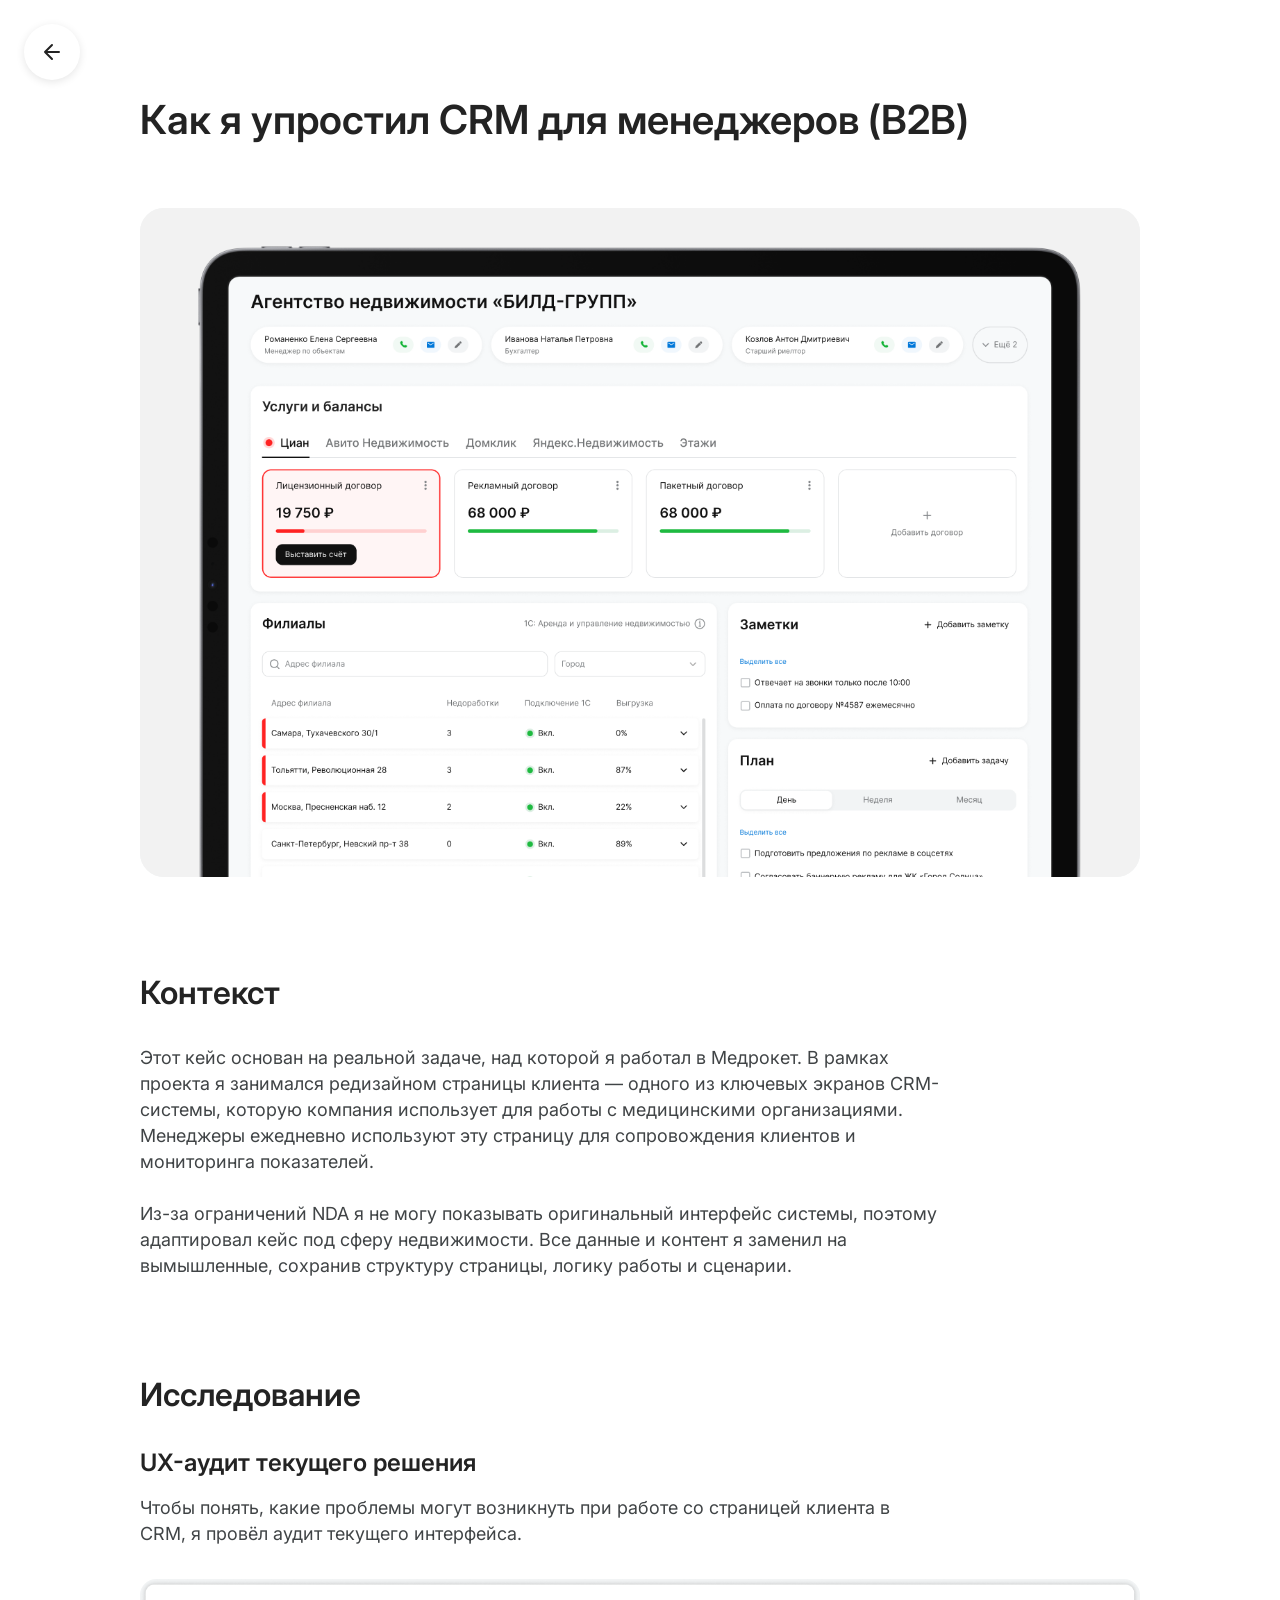
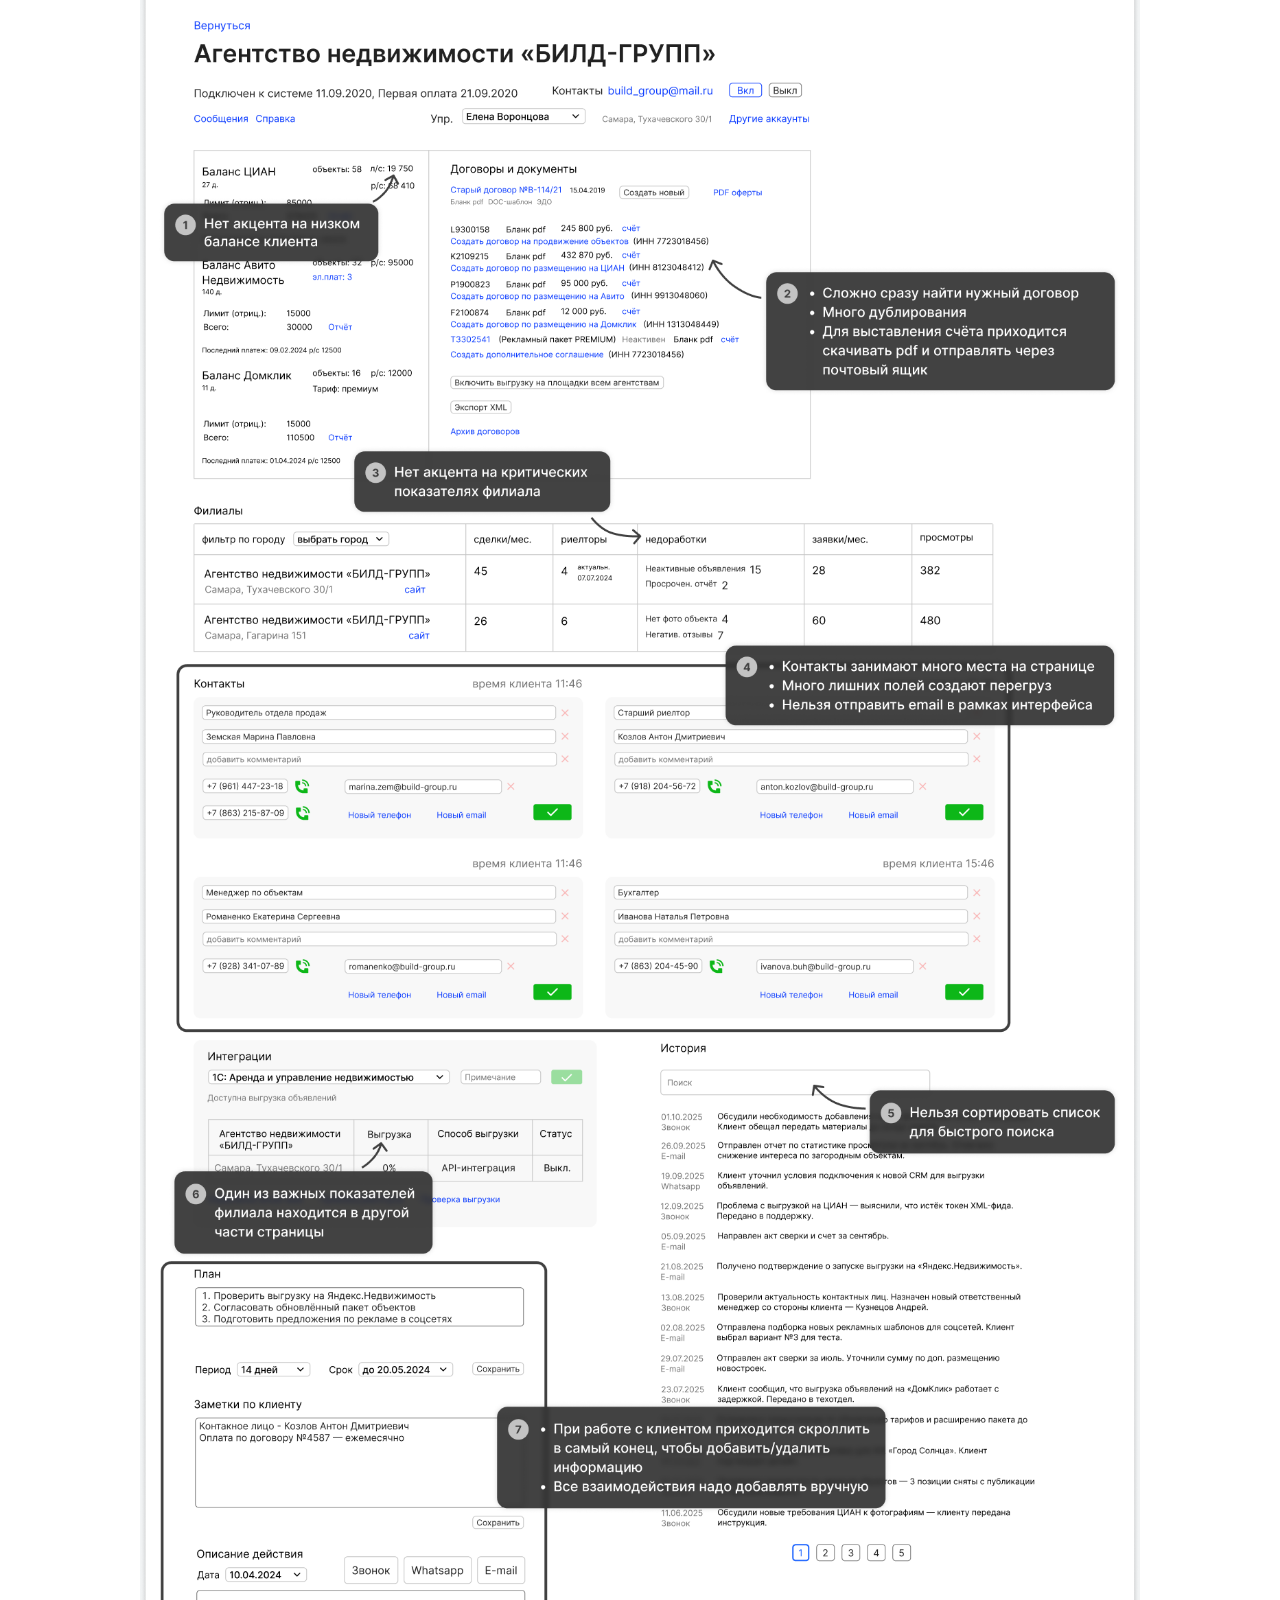
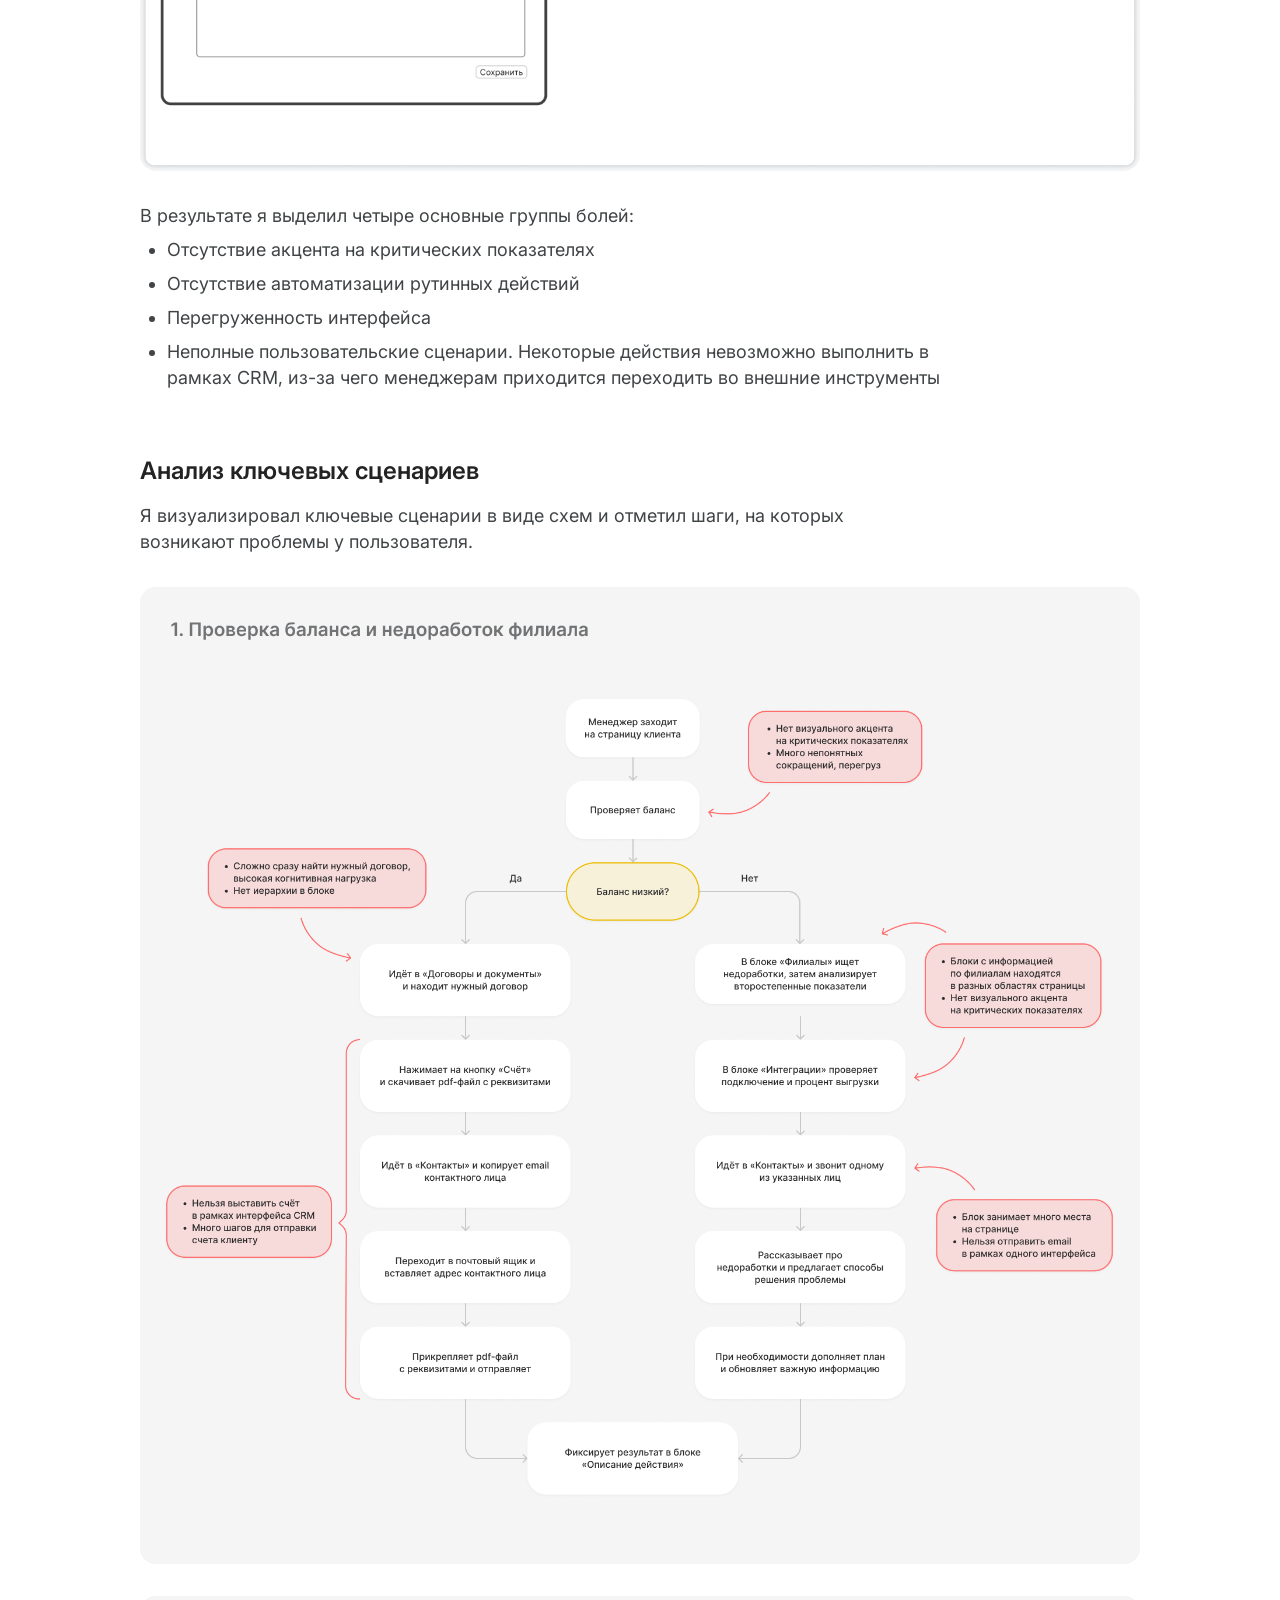
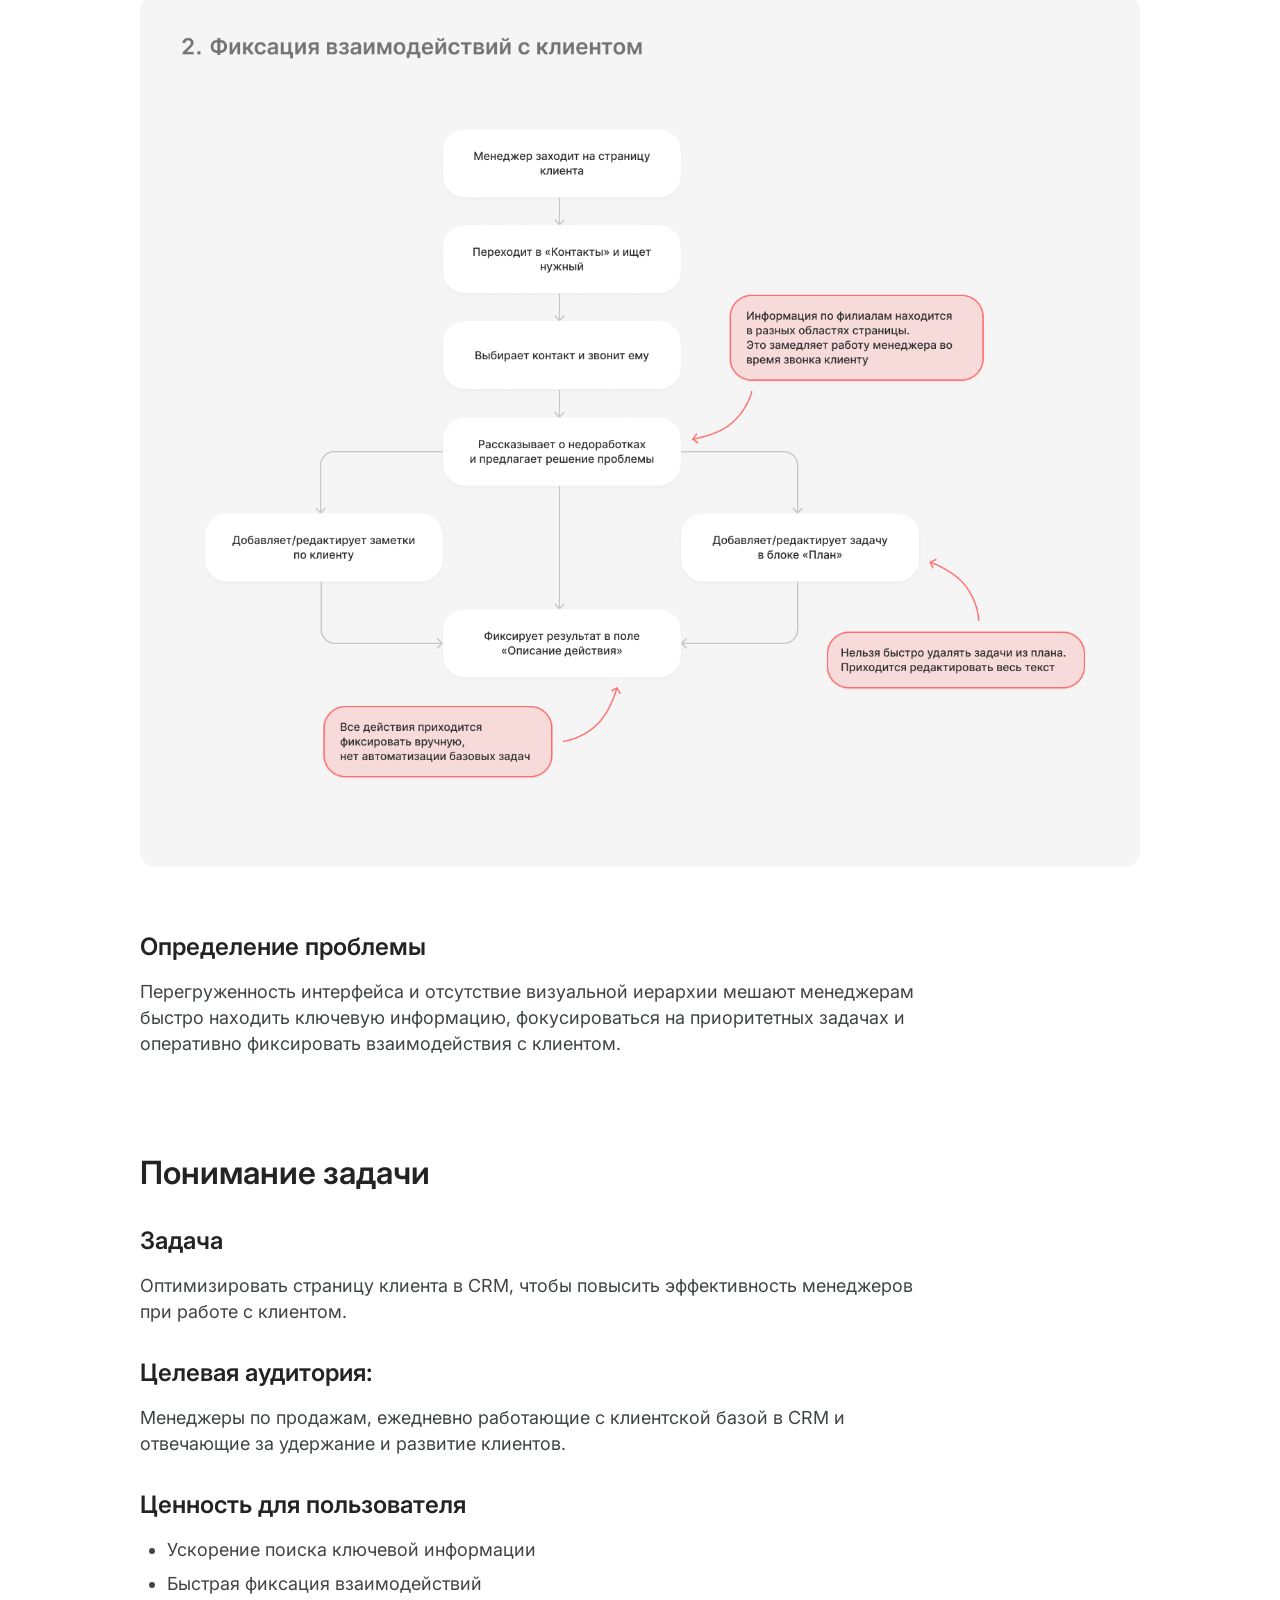
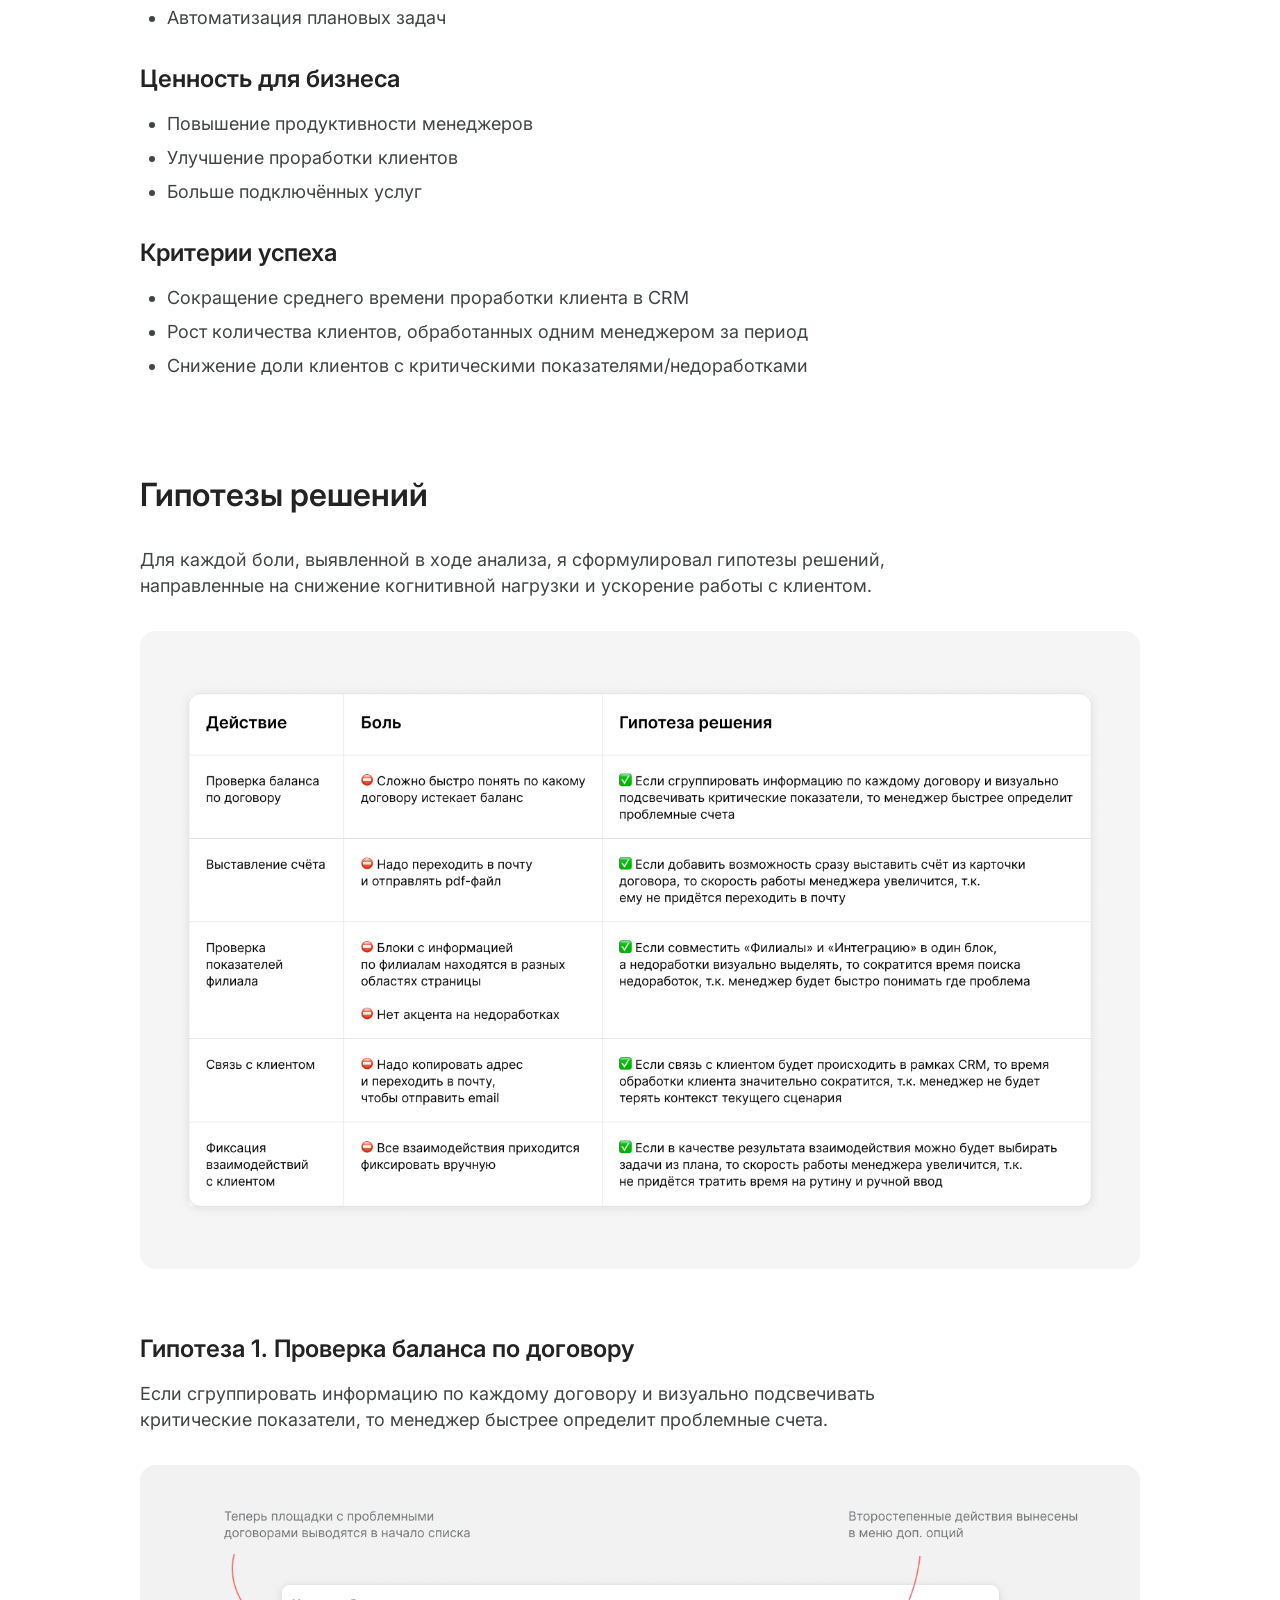
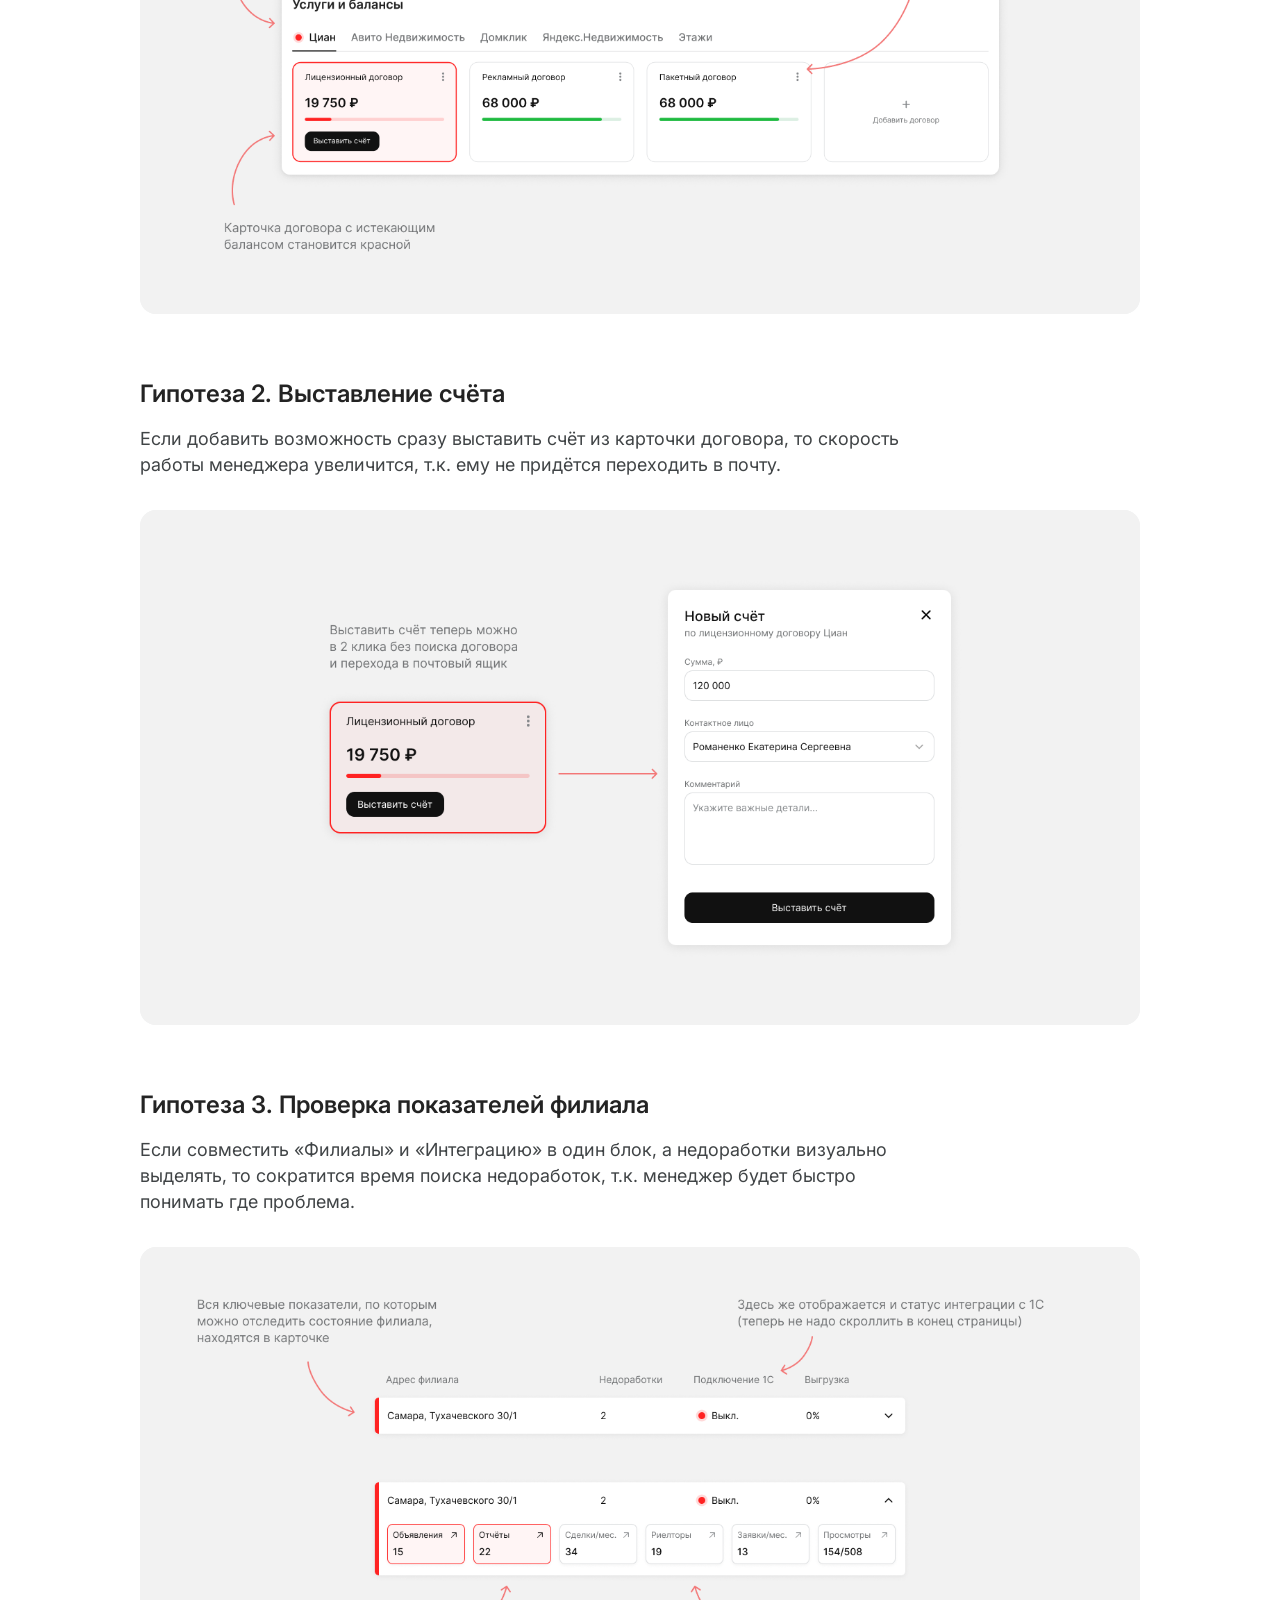
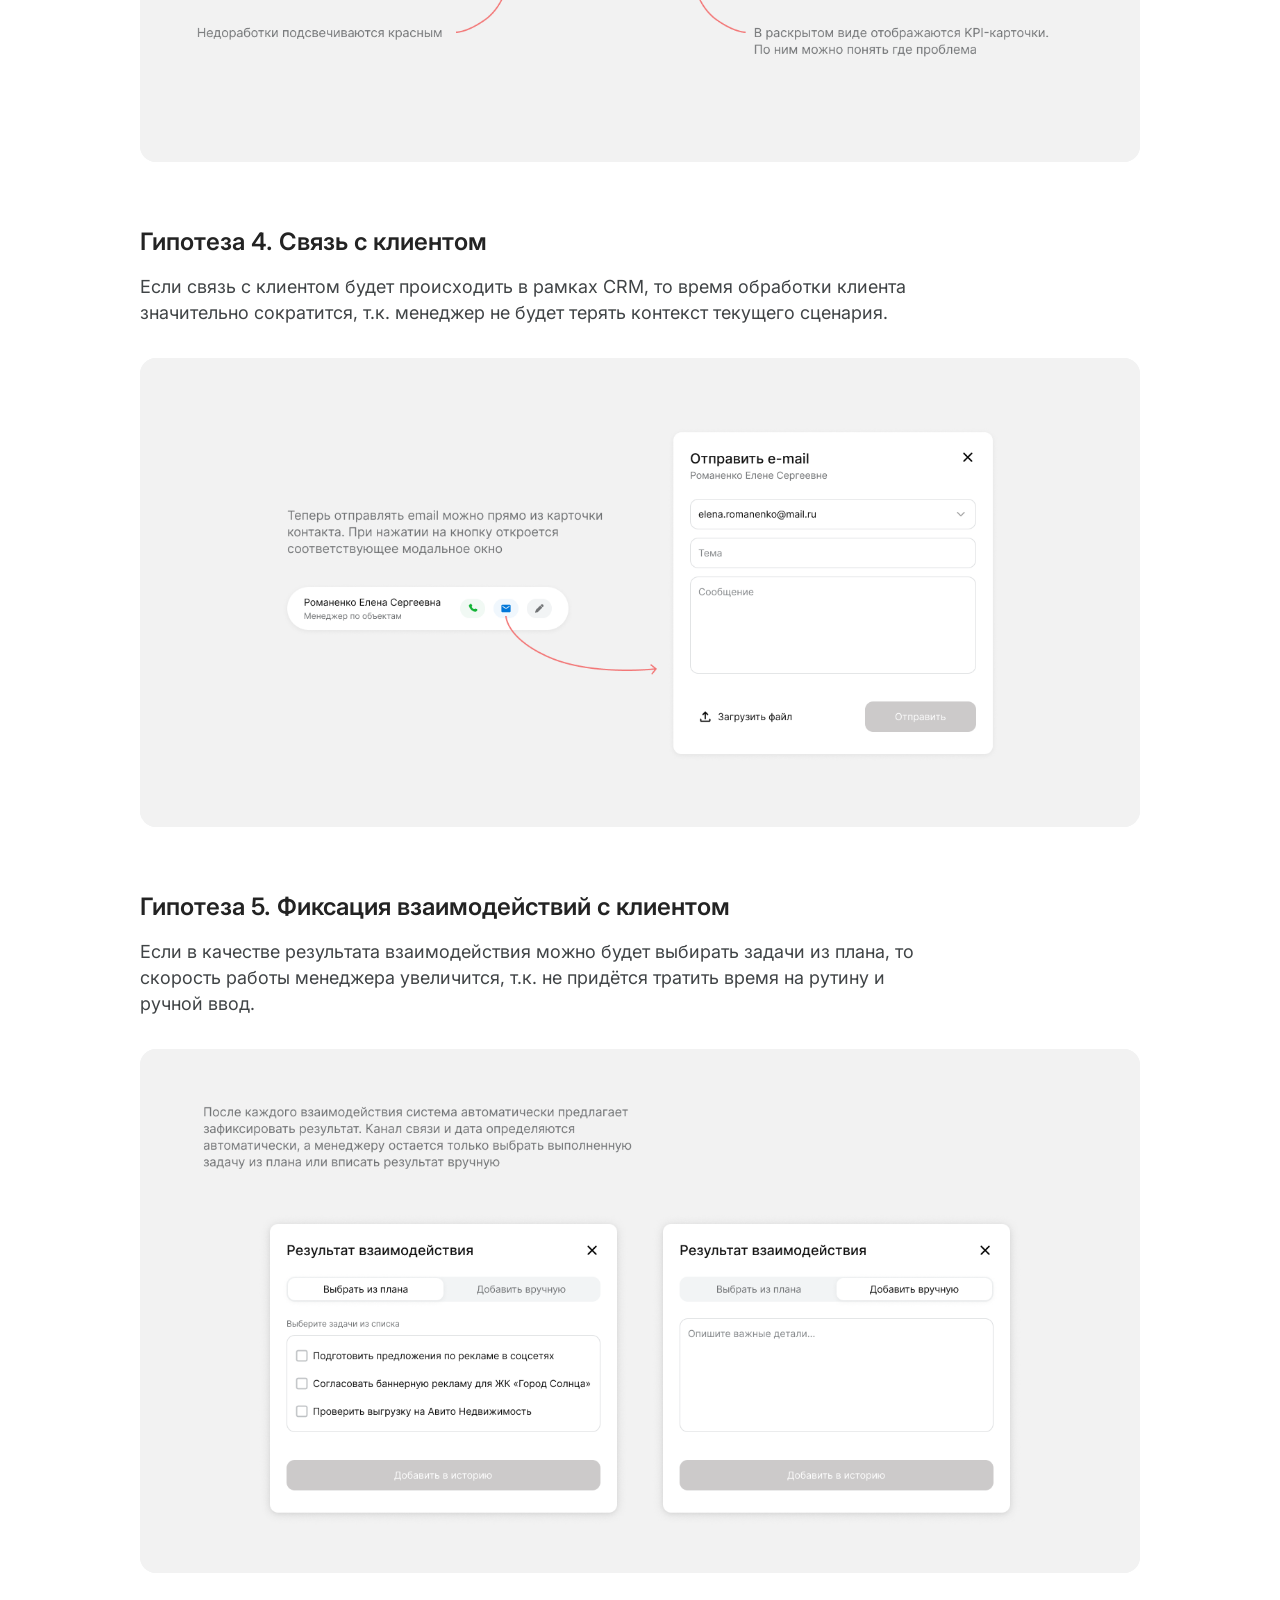
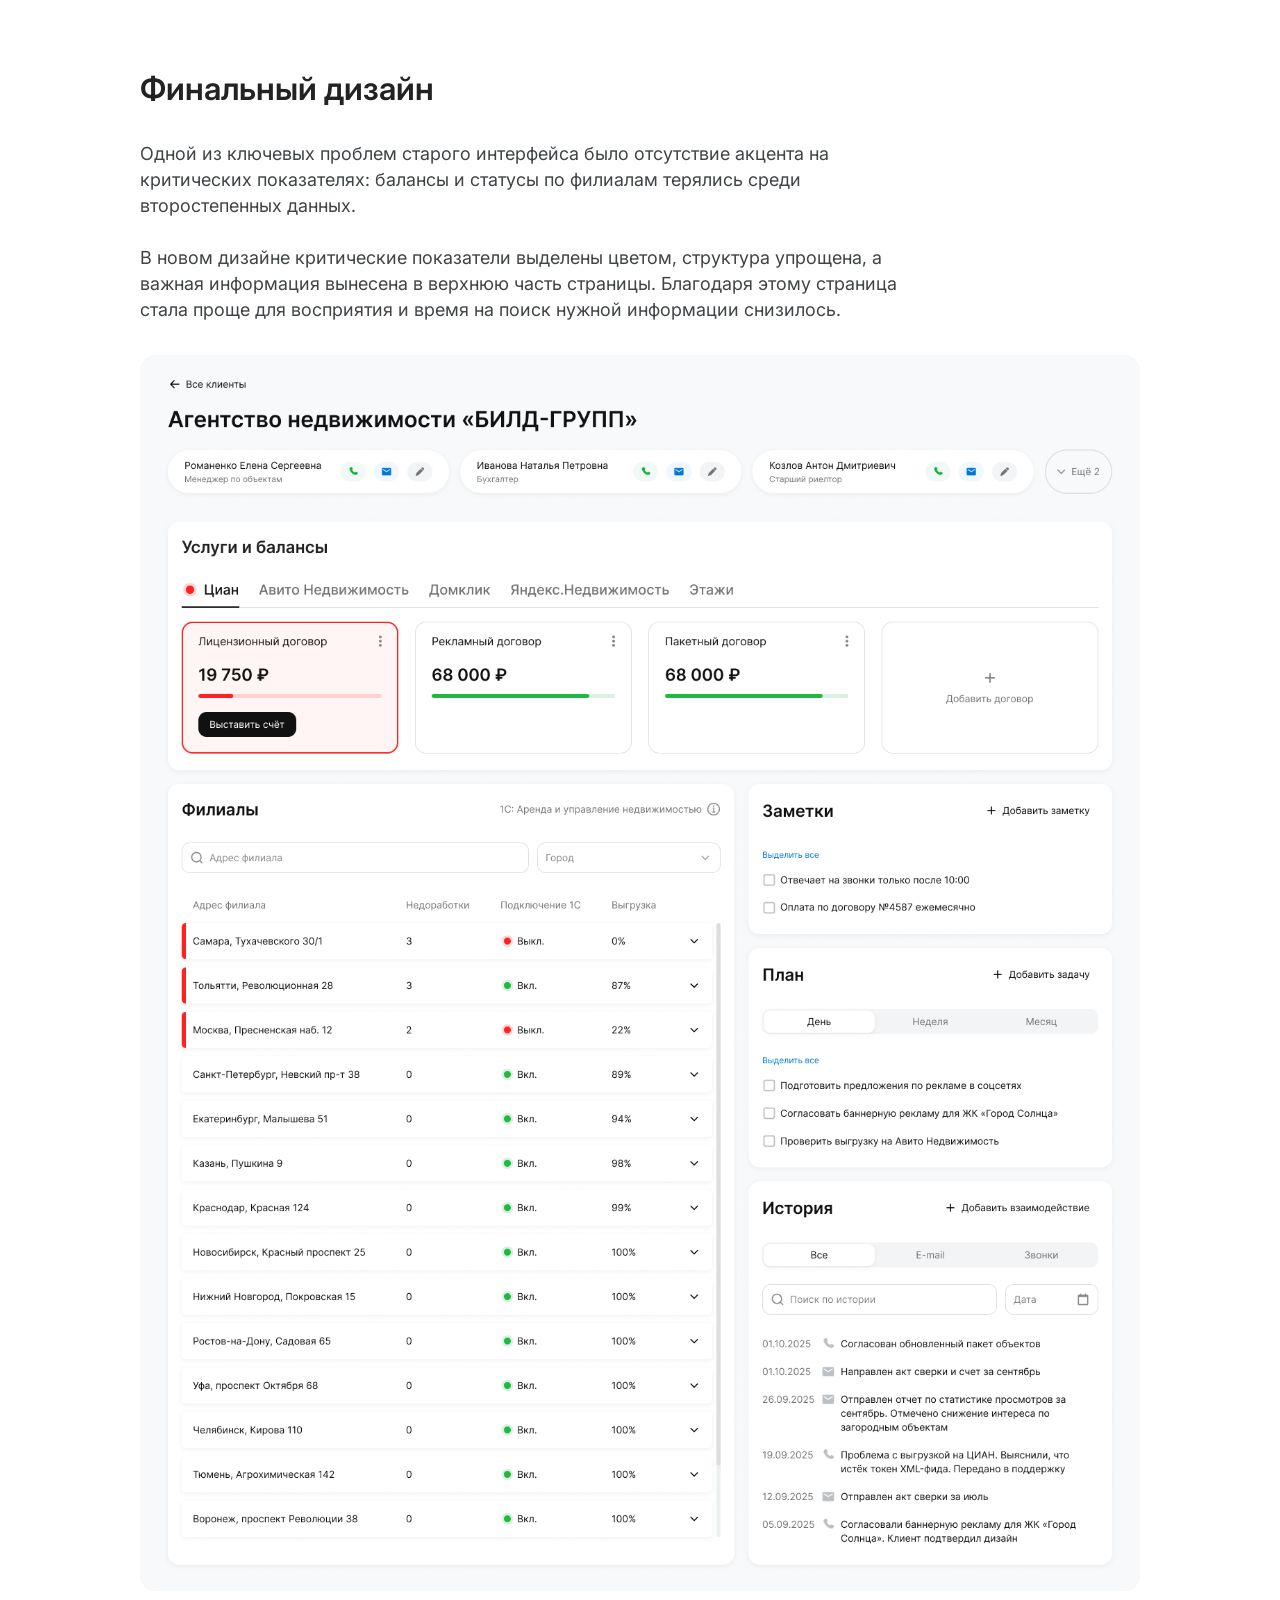
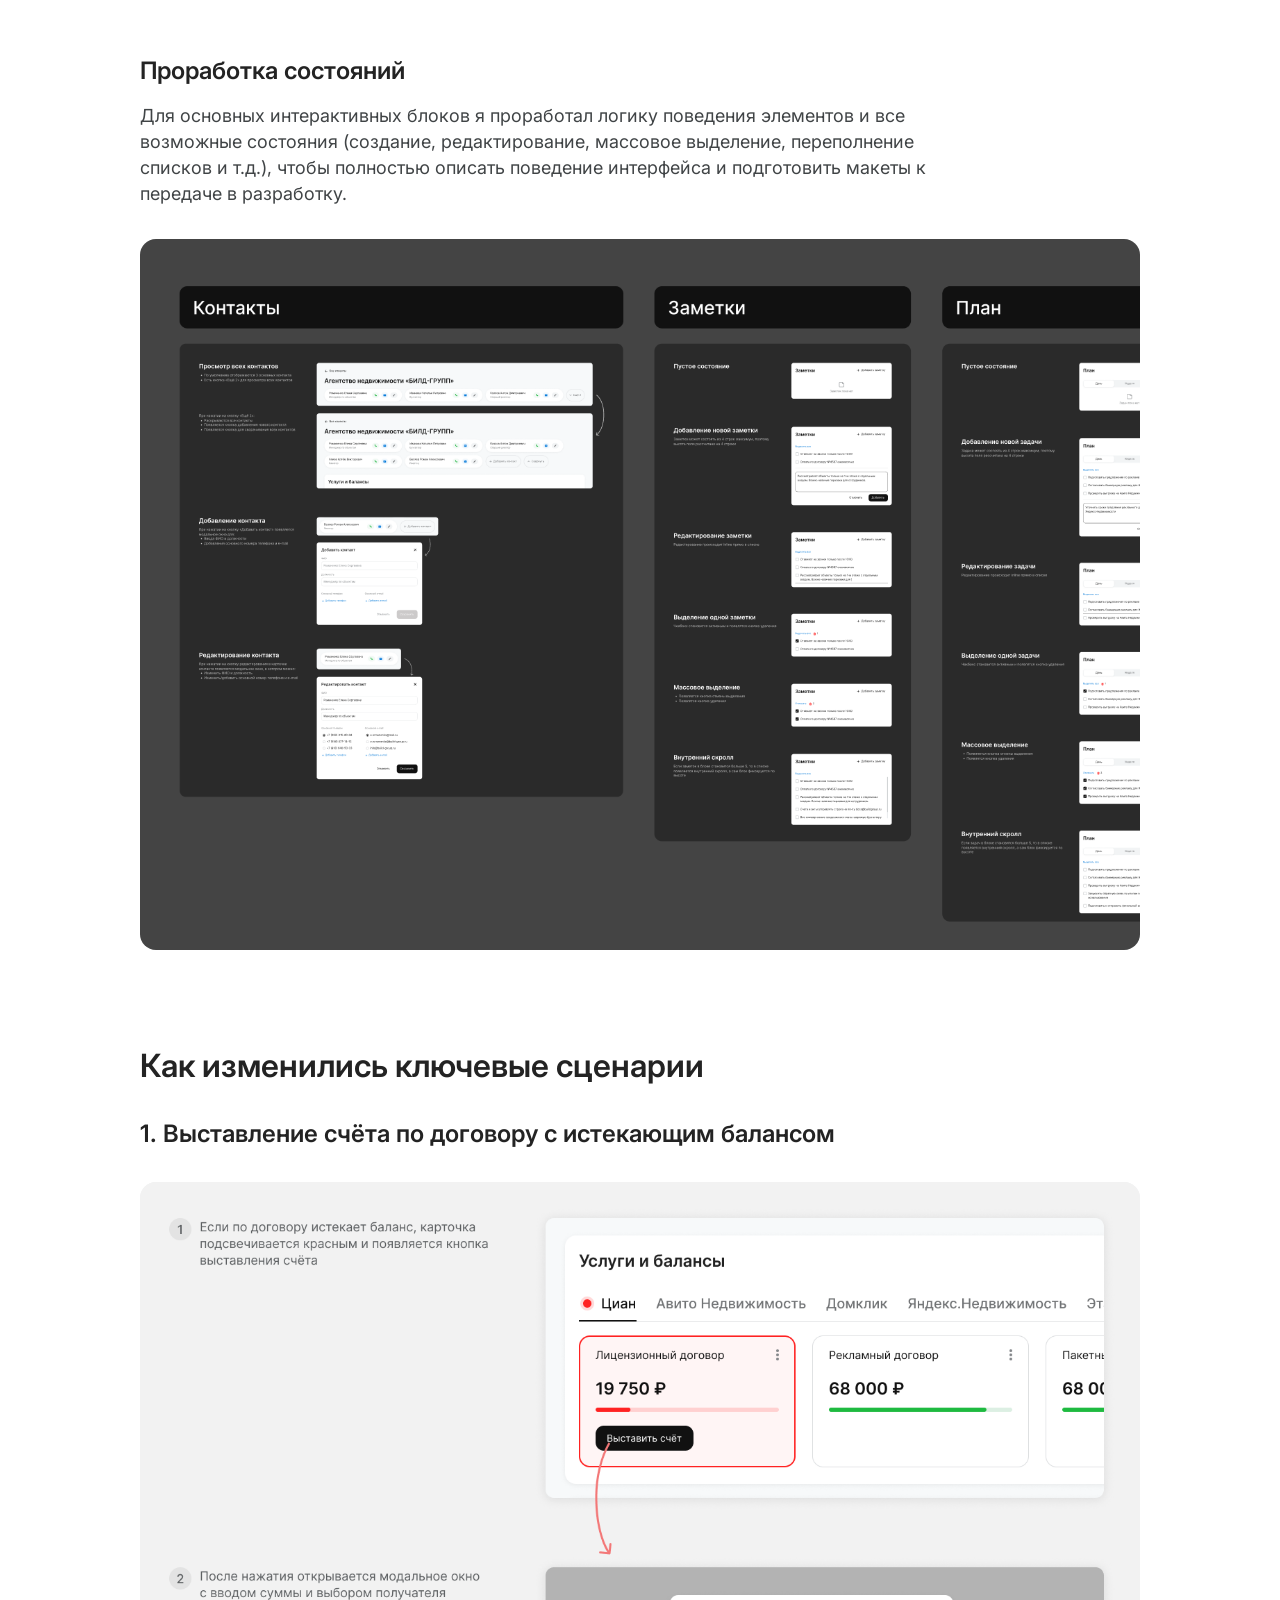
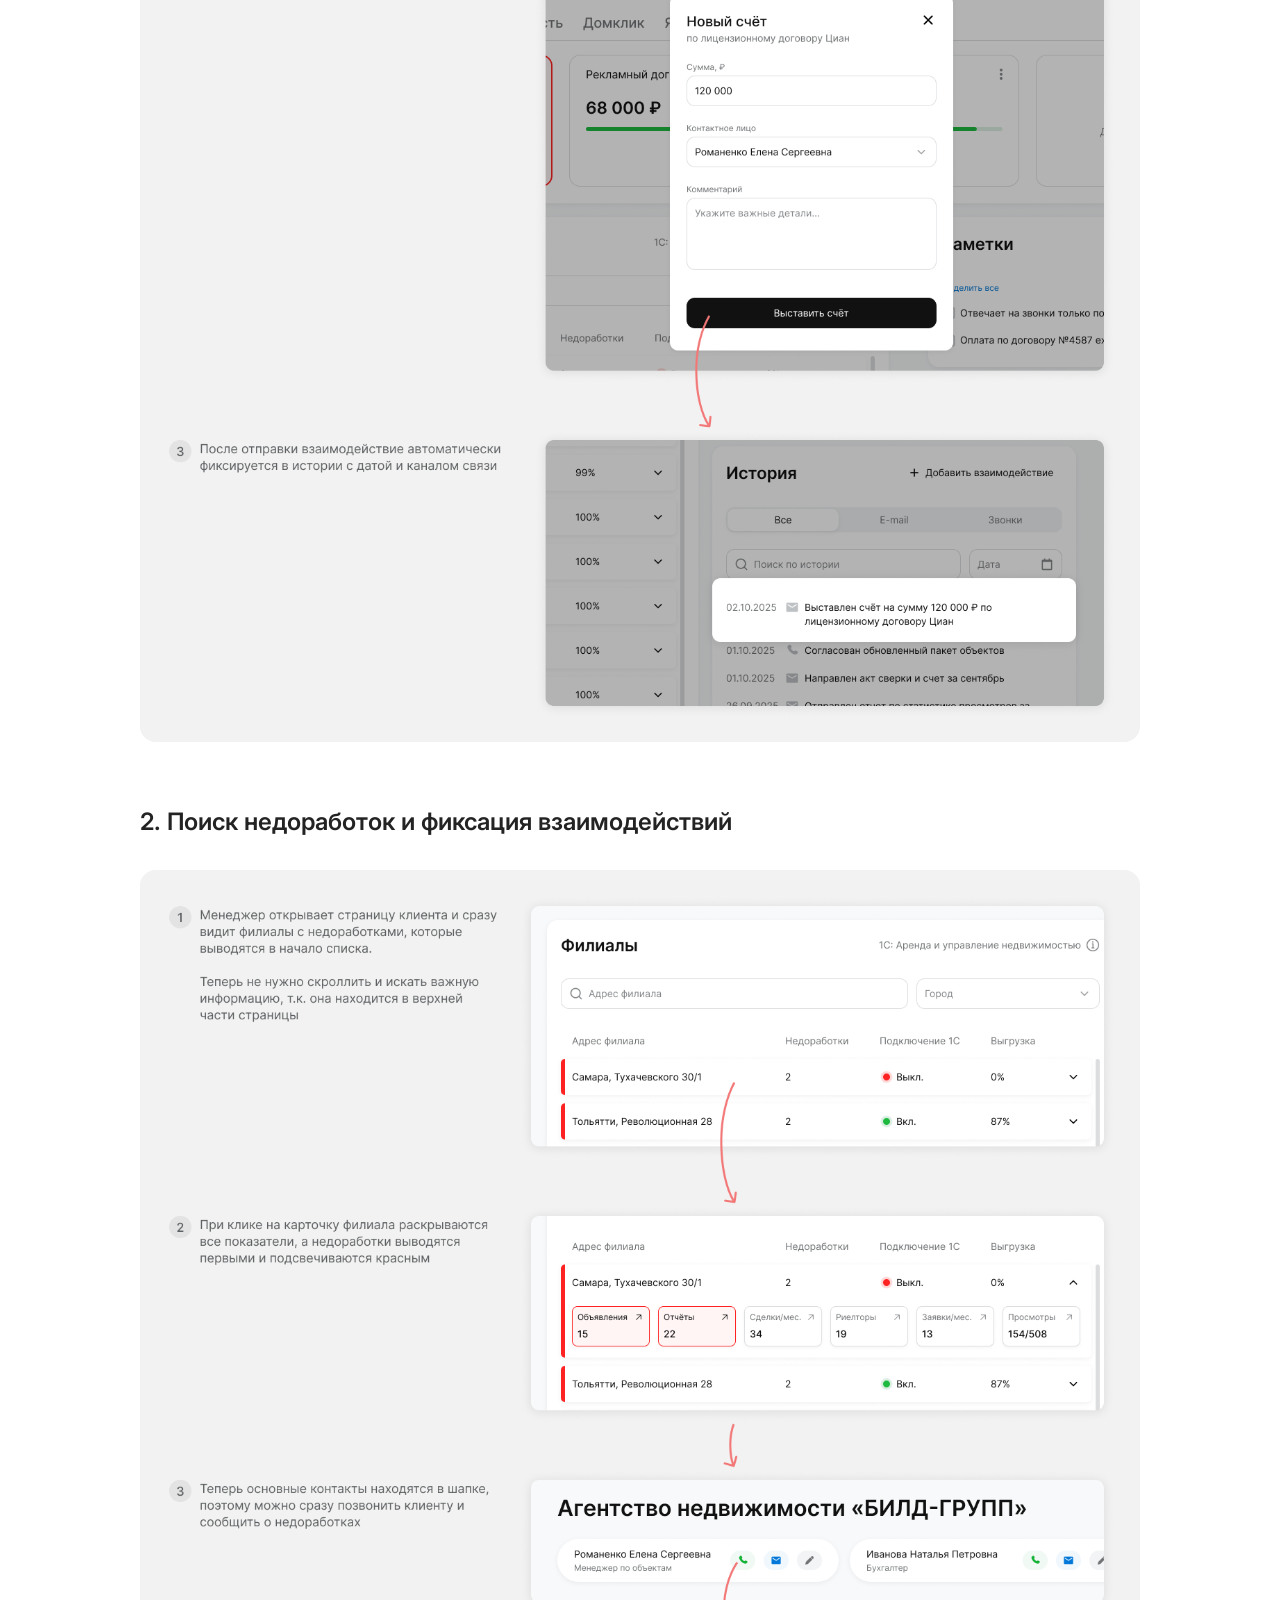
==== commit e2af7896: "поправил заголовок" ====
--- a/case-crm.html
+++ b/case-crm.html
@@ -291,7 +291,7 @@
 .task-group { display: flex; flex-direction: column; gap: 16px; max-width: var(--text-width); width: 100%; }
 
 /* Other works block */
-.other-works { display: flex; flex-direction: column; align-items: center; gap: 32px; width: 100%; }
+.other-works { display: flex; flex-direction: column; align-items: flex-start; gap: 32px; width: 100%; }
 .other-works-grid { display: flex; gap: 40px; width: 100%; }
 .other-work-card { display: flex; flex-direction: column; gap: 24px; flex: 1; }
 .other-work-card .case-cover { aspect-ratio: 480 / 341; }
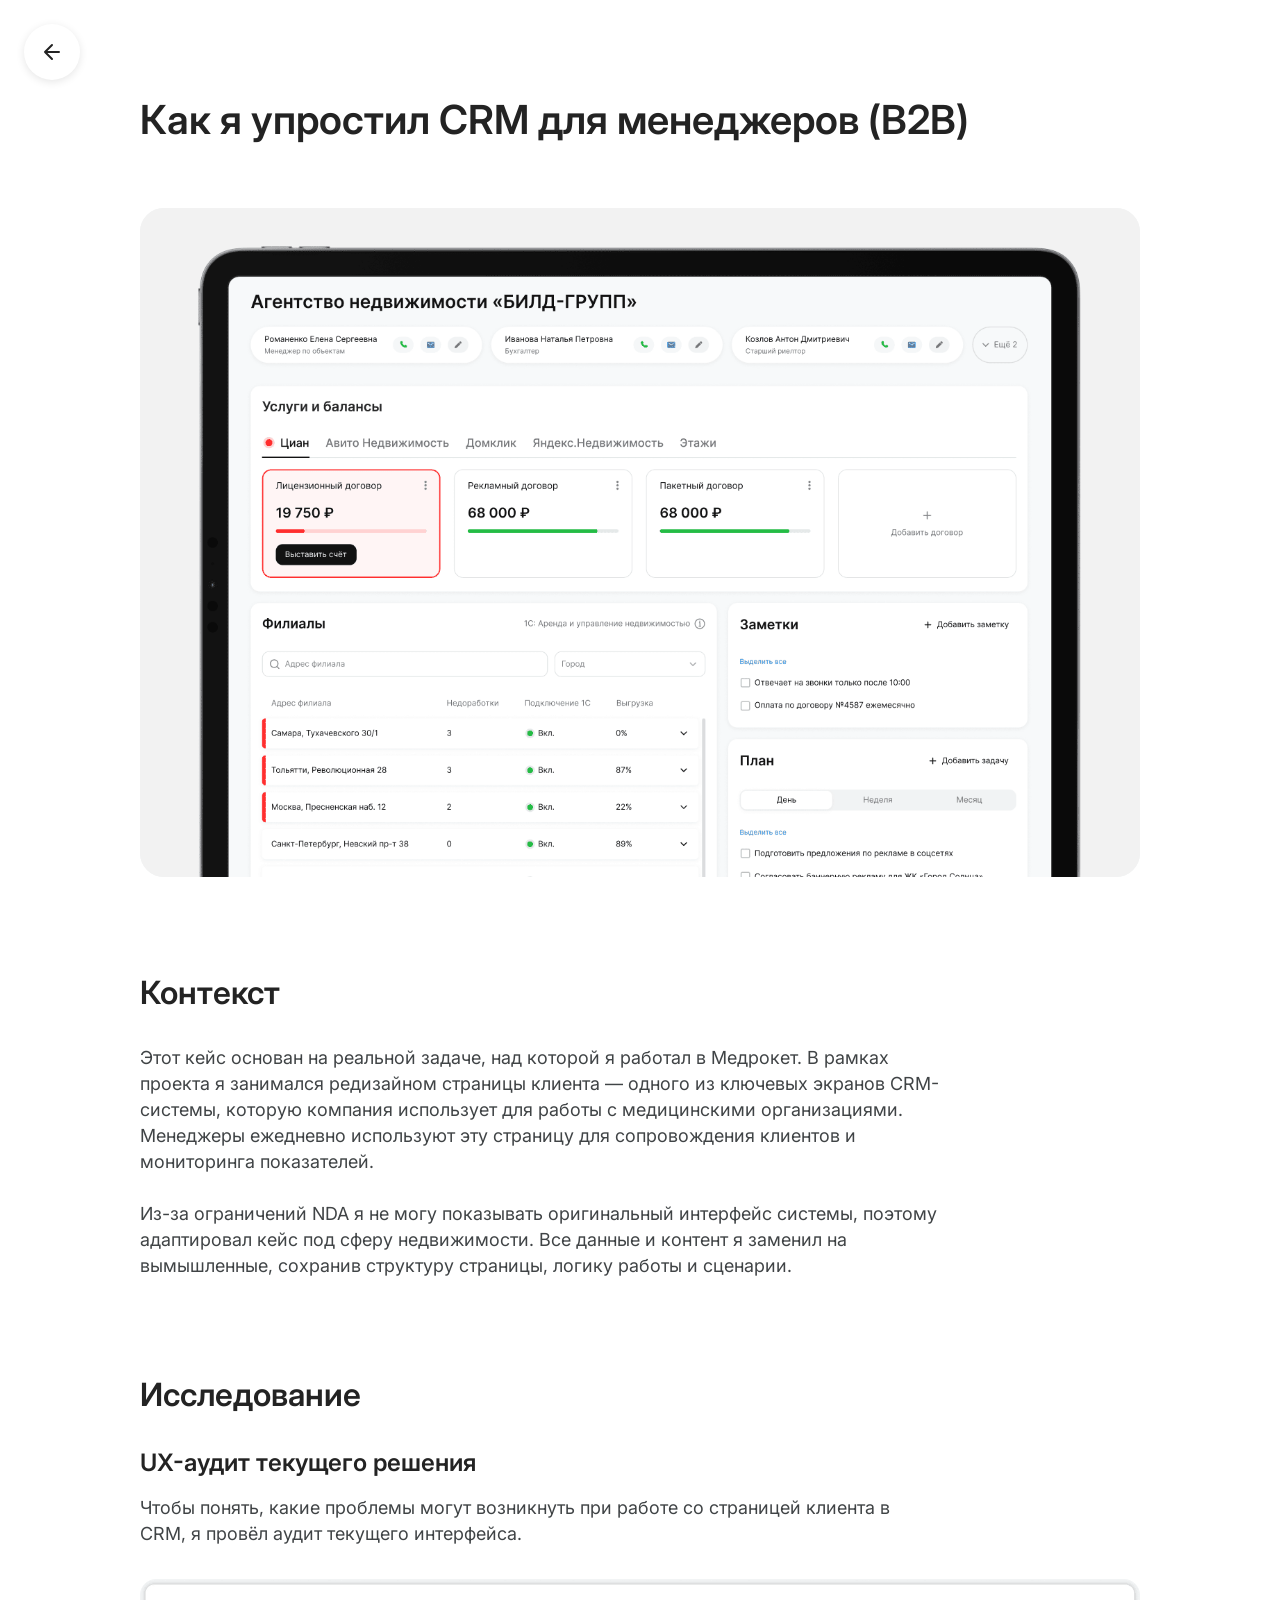
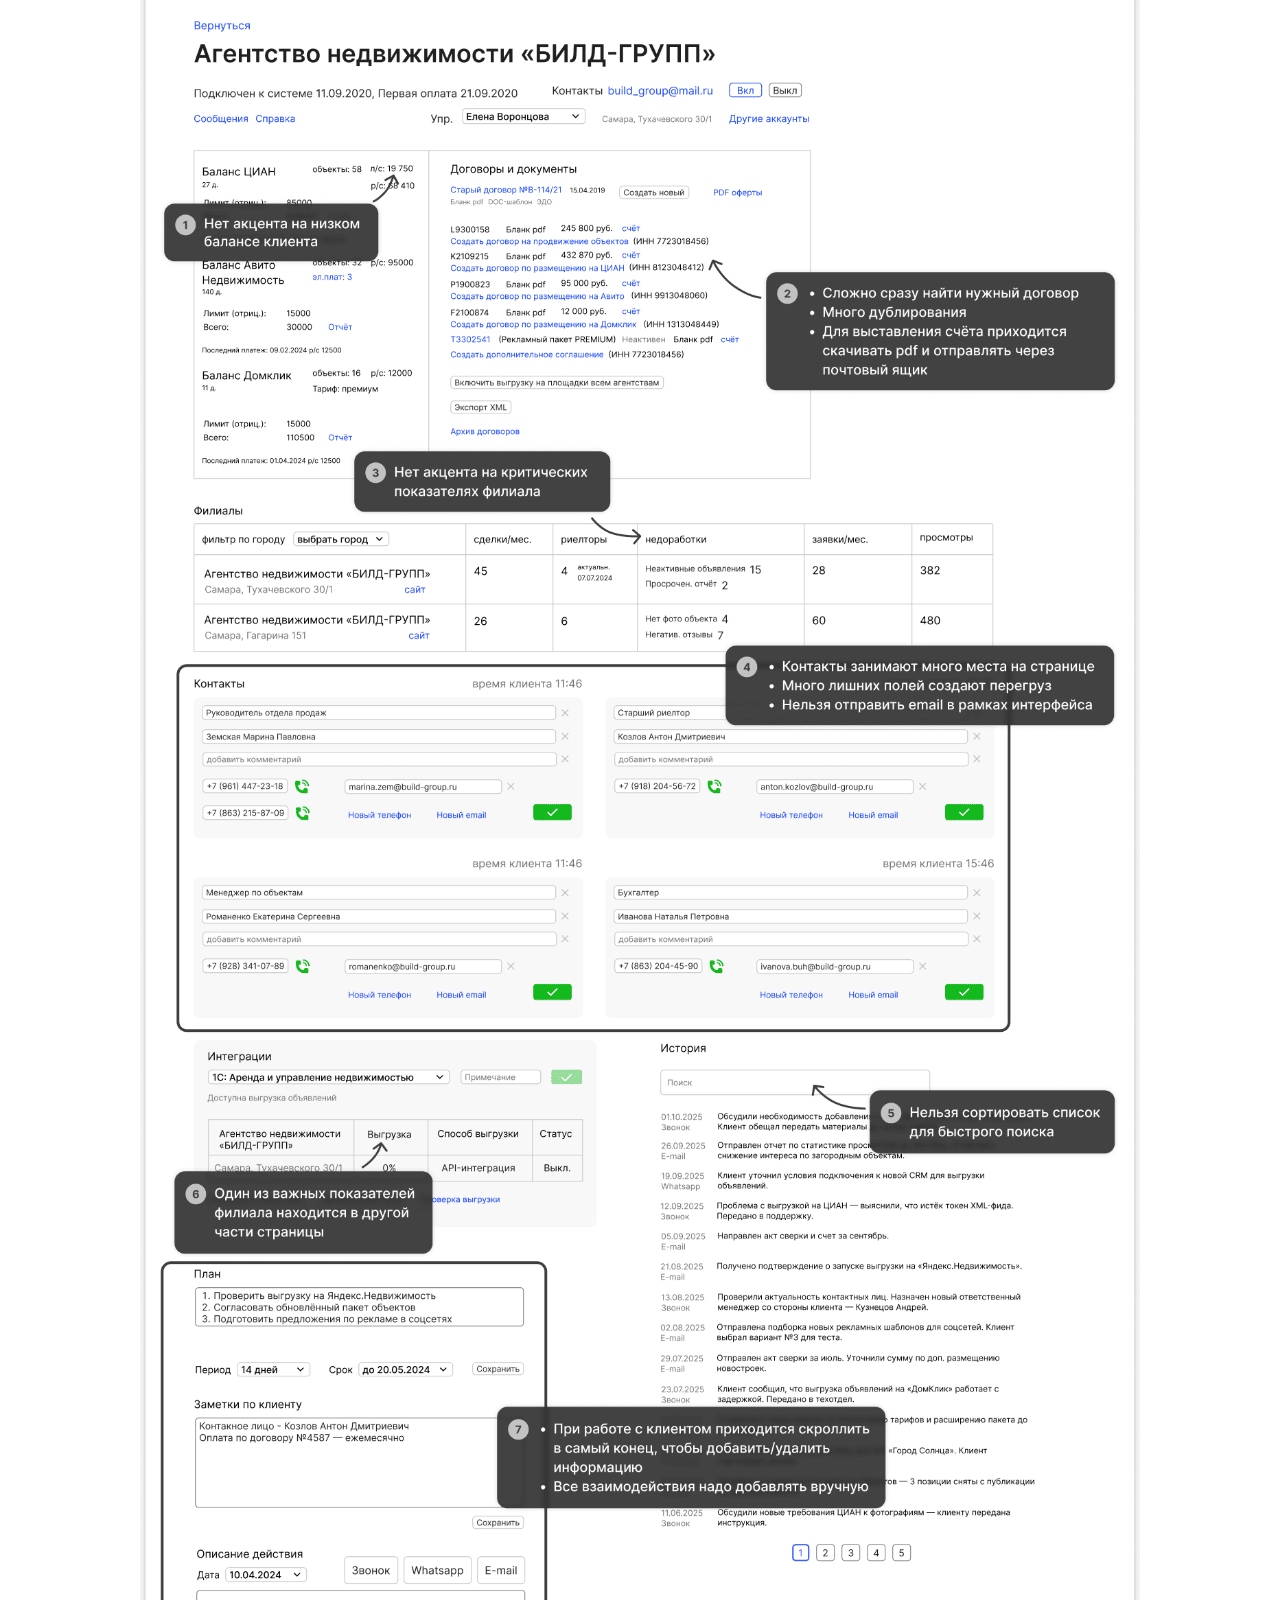
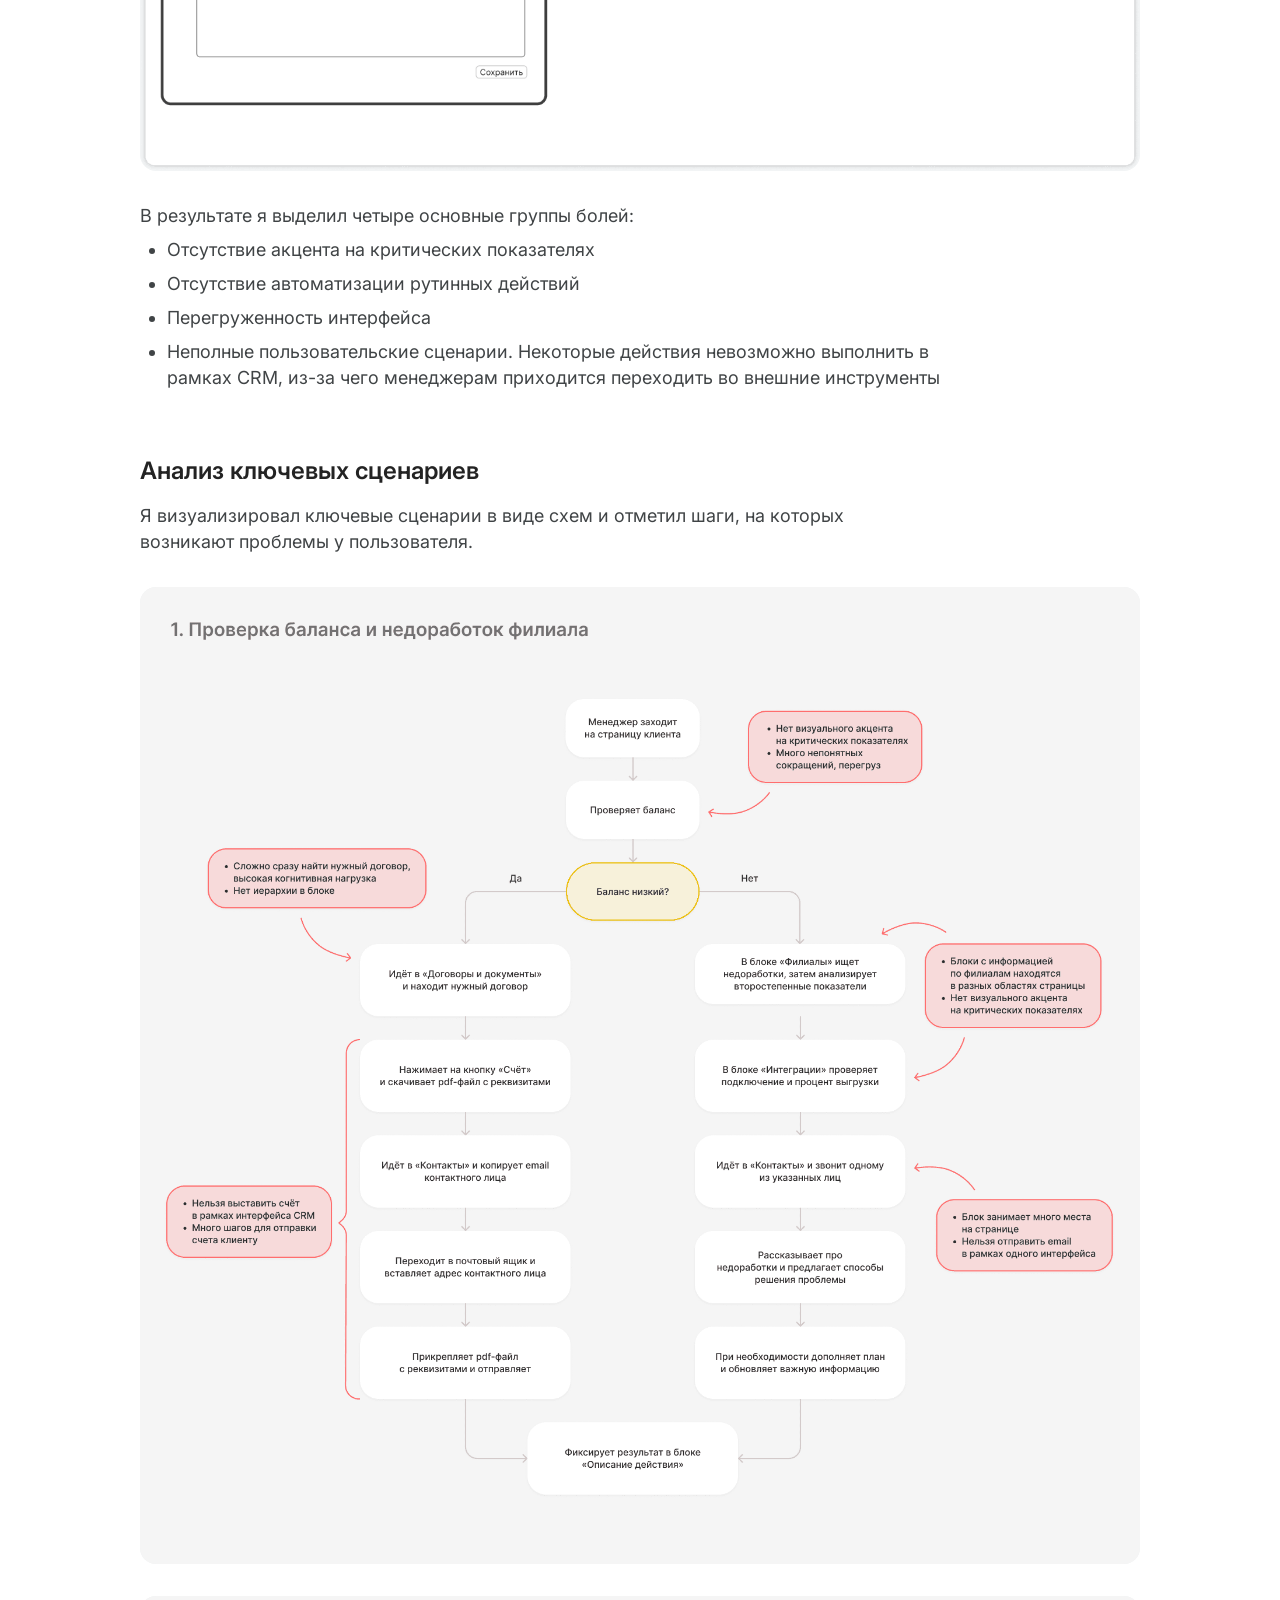
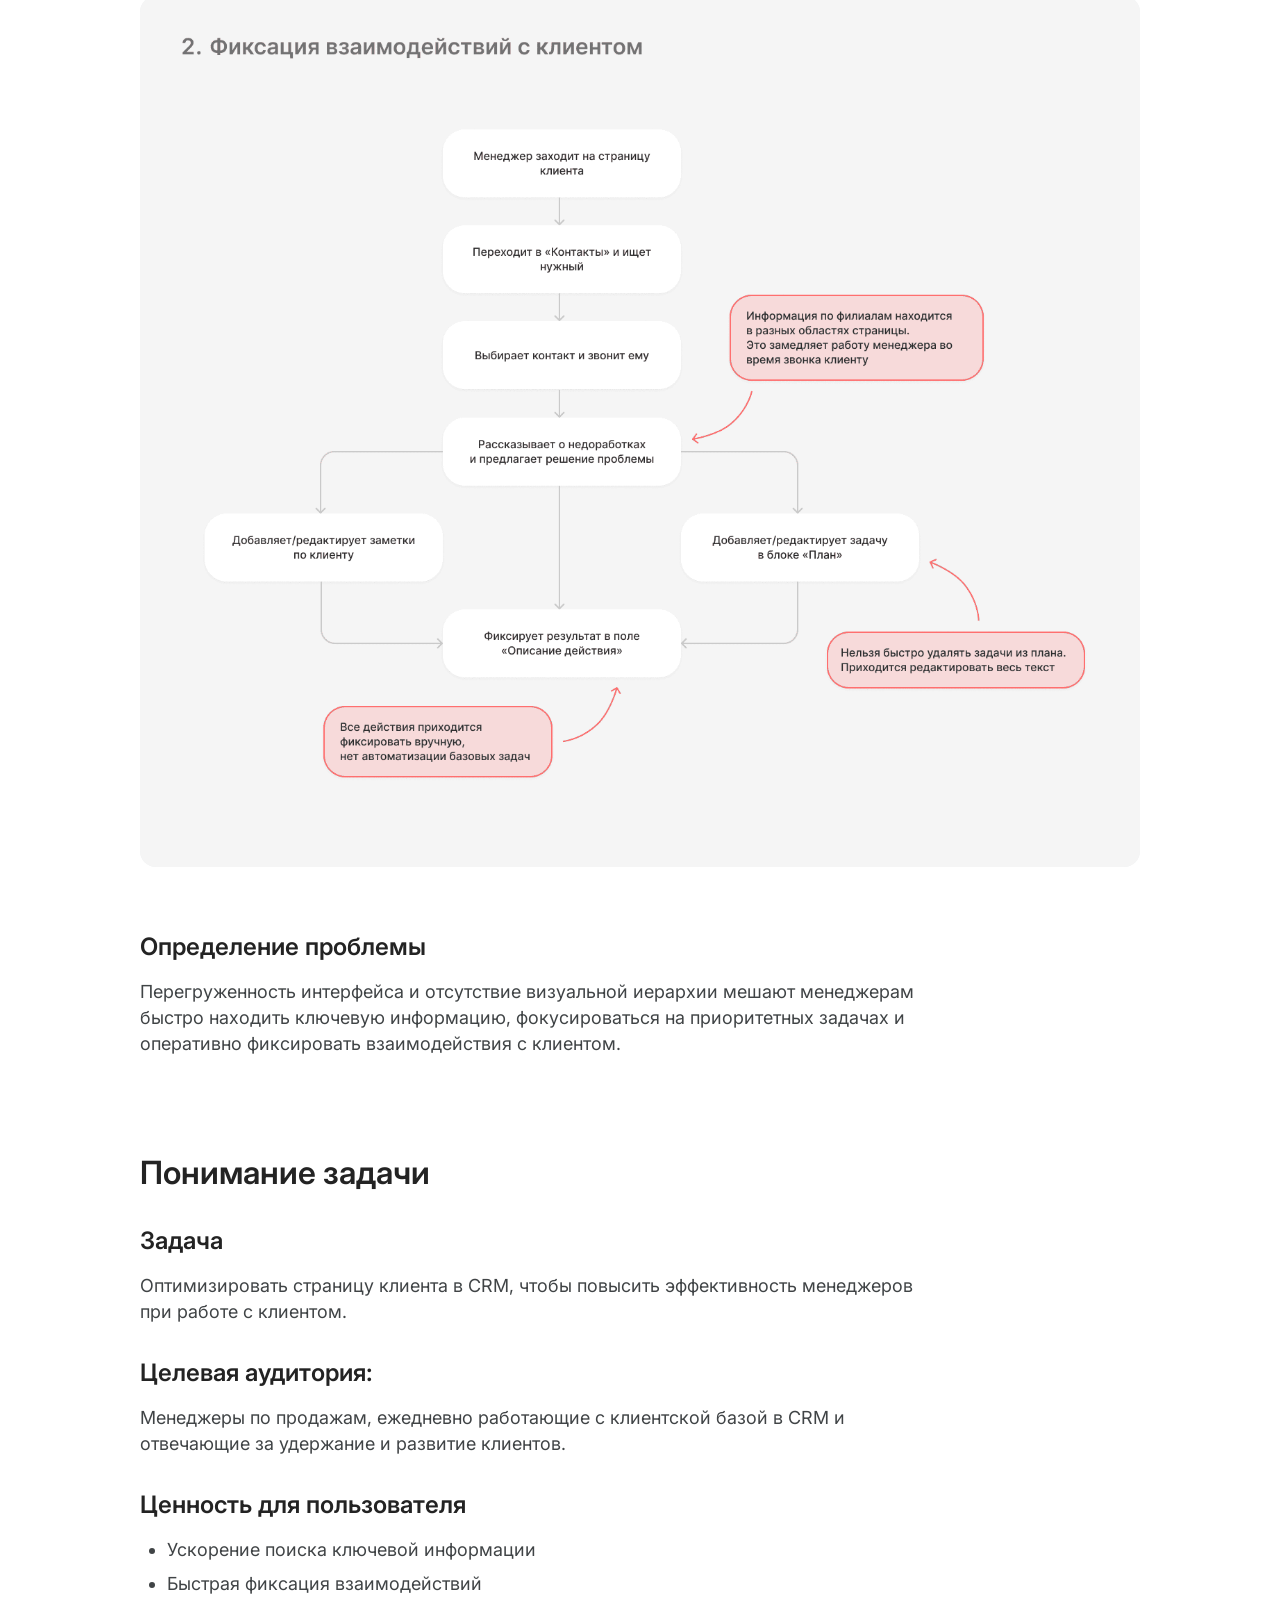
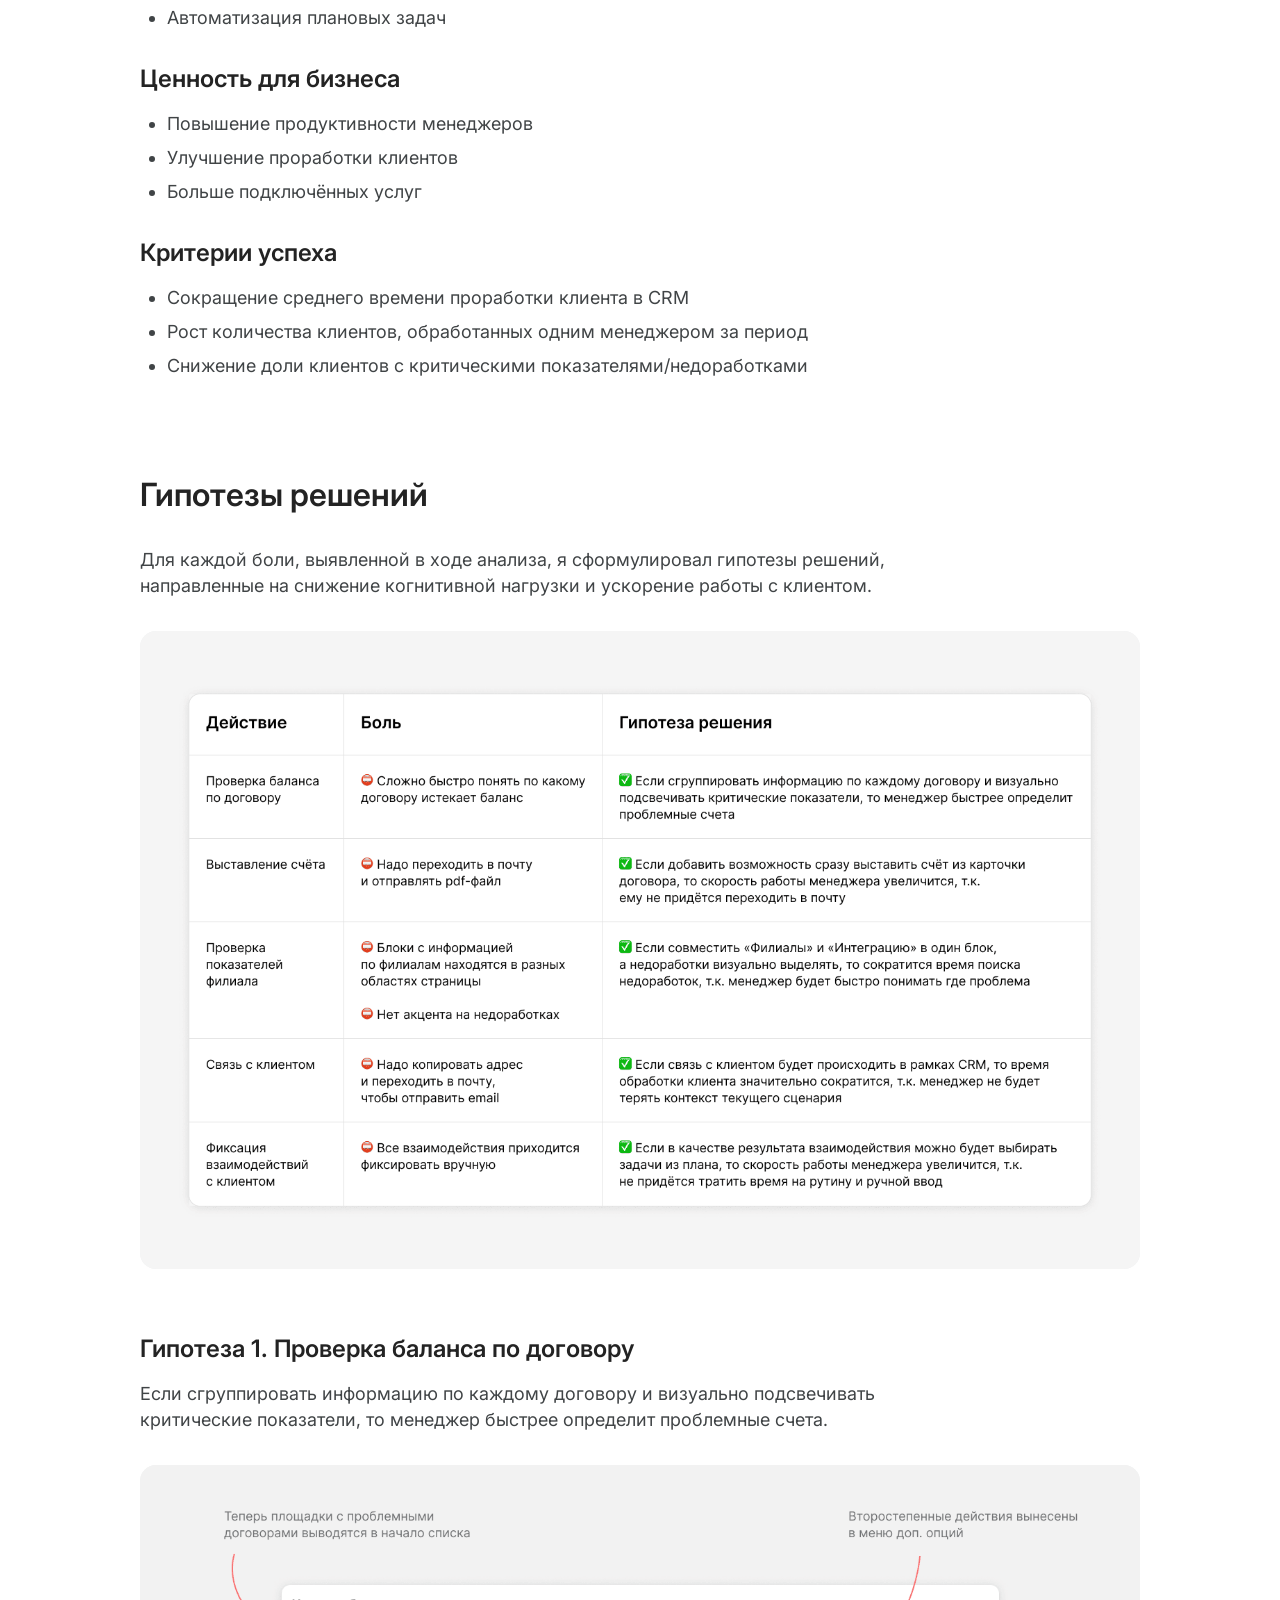
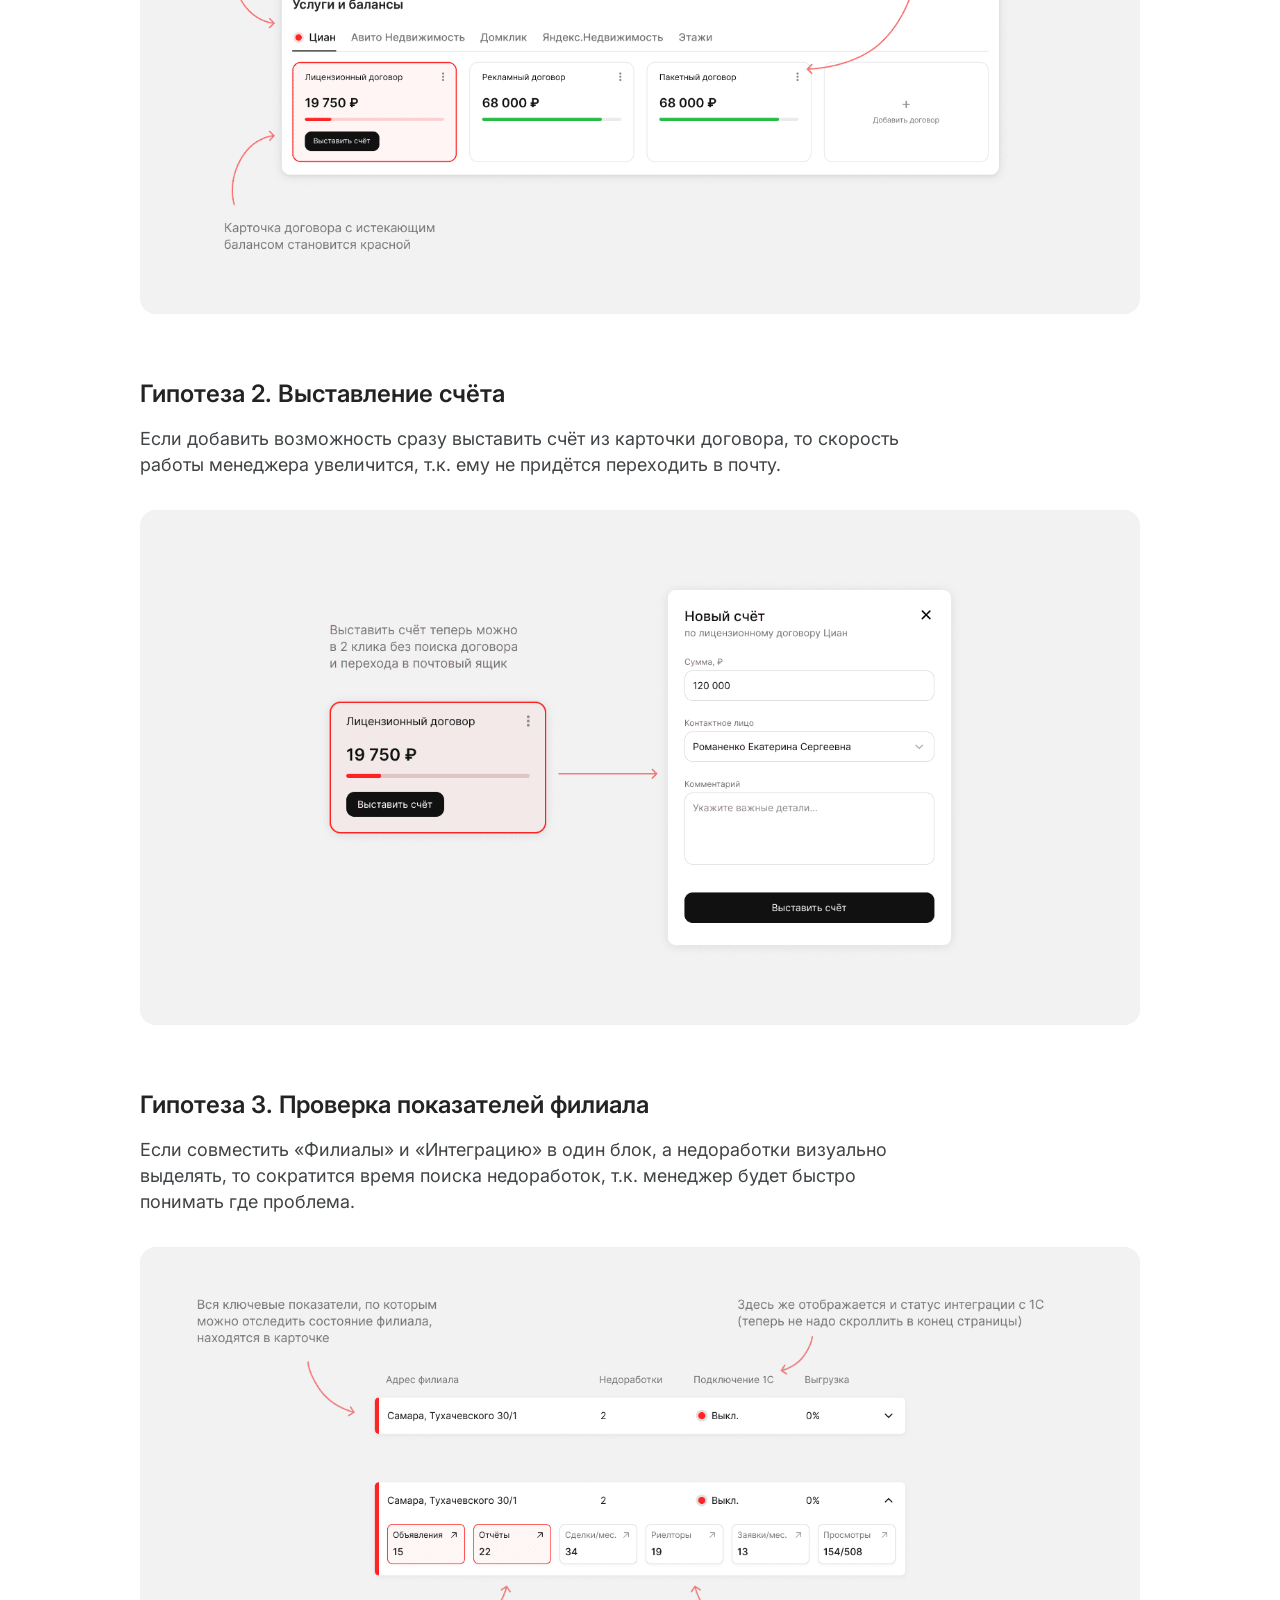
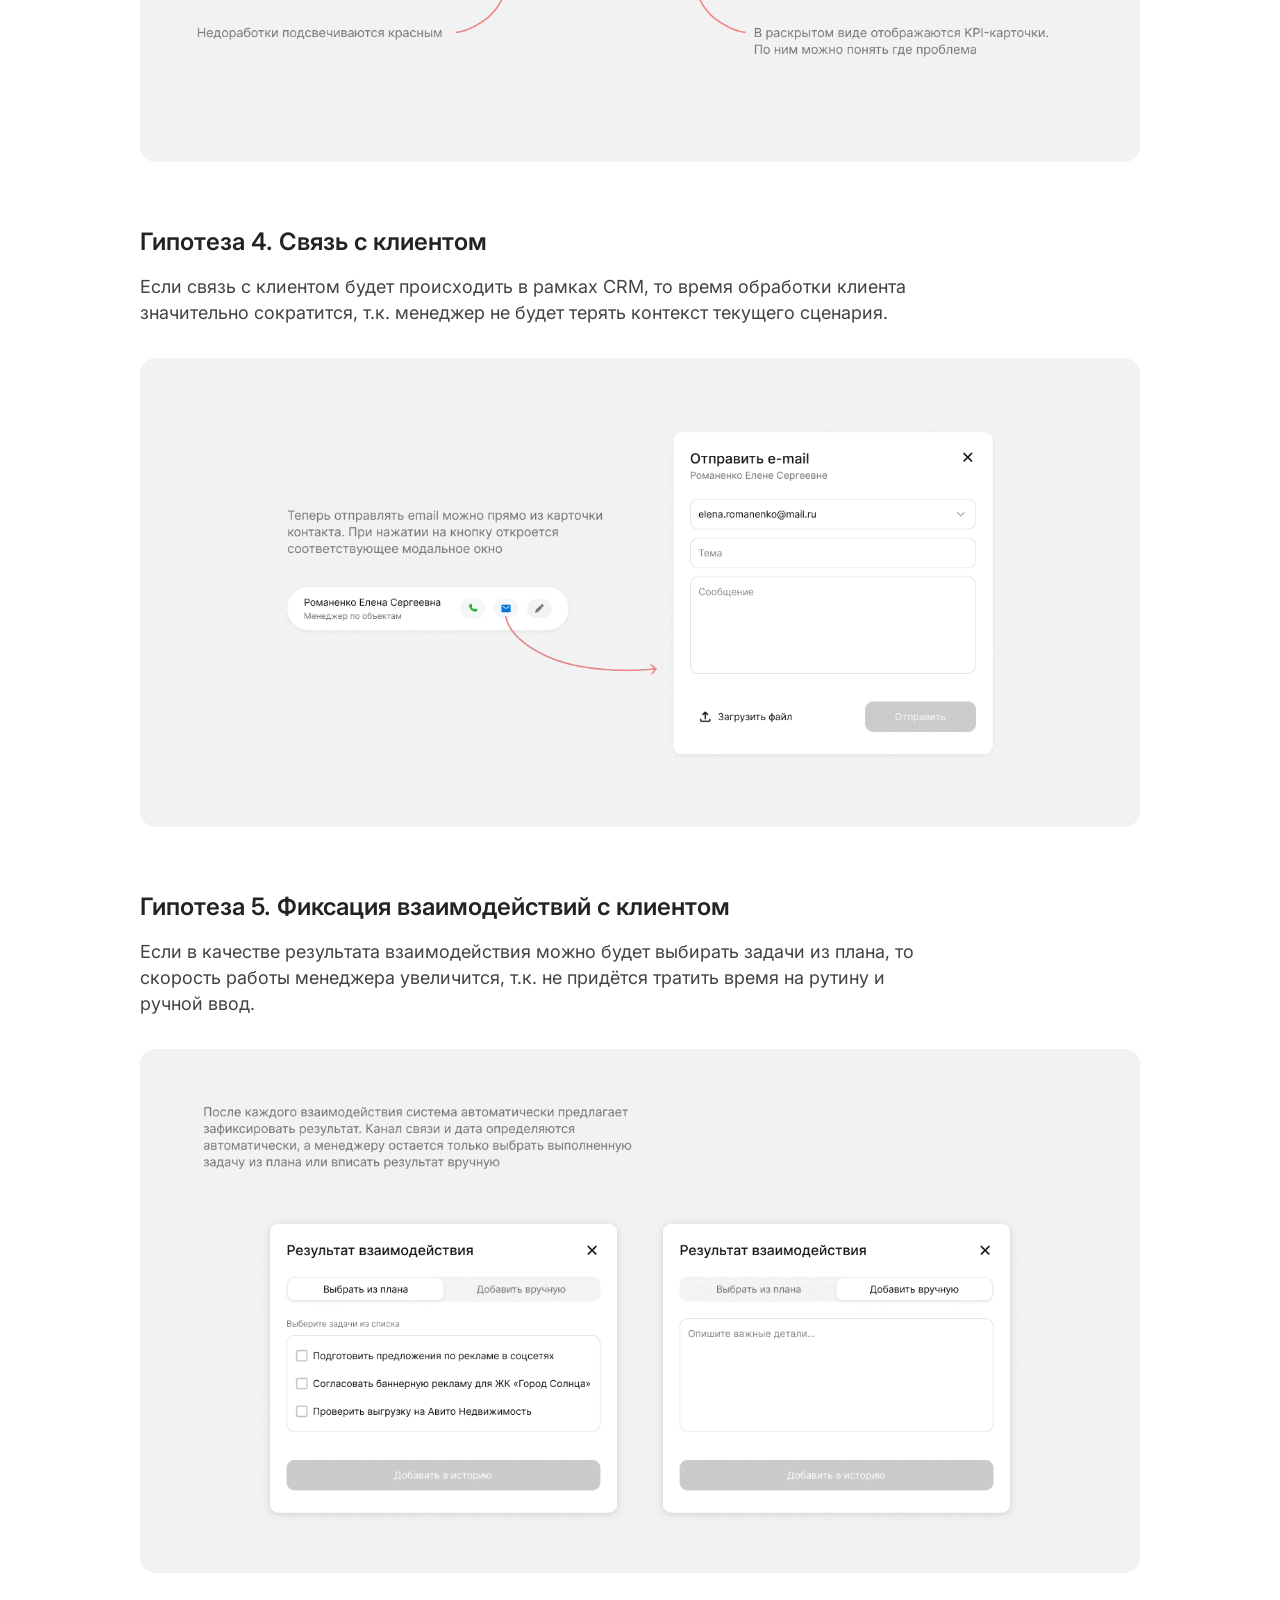
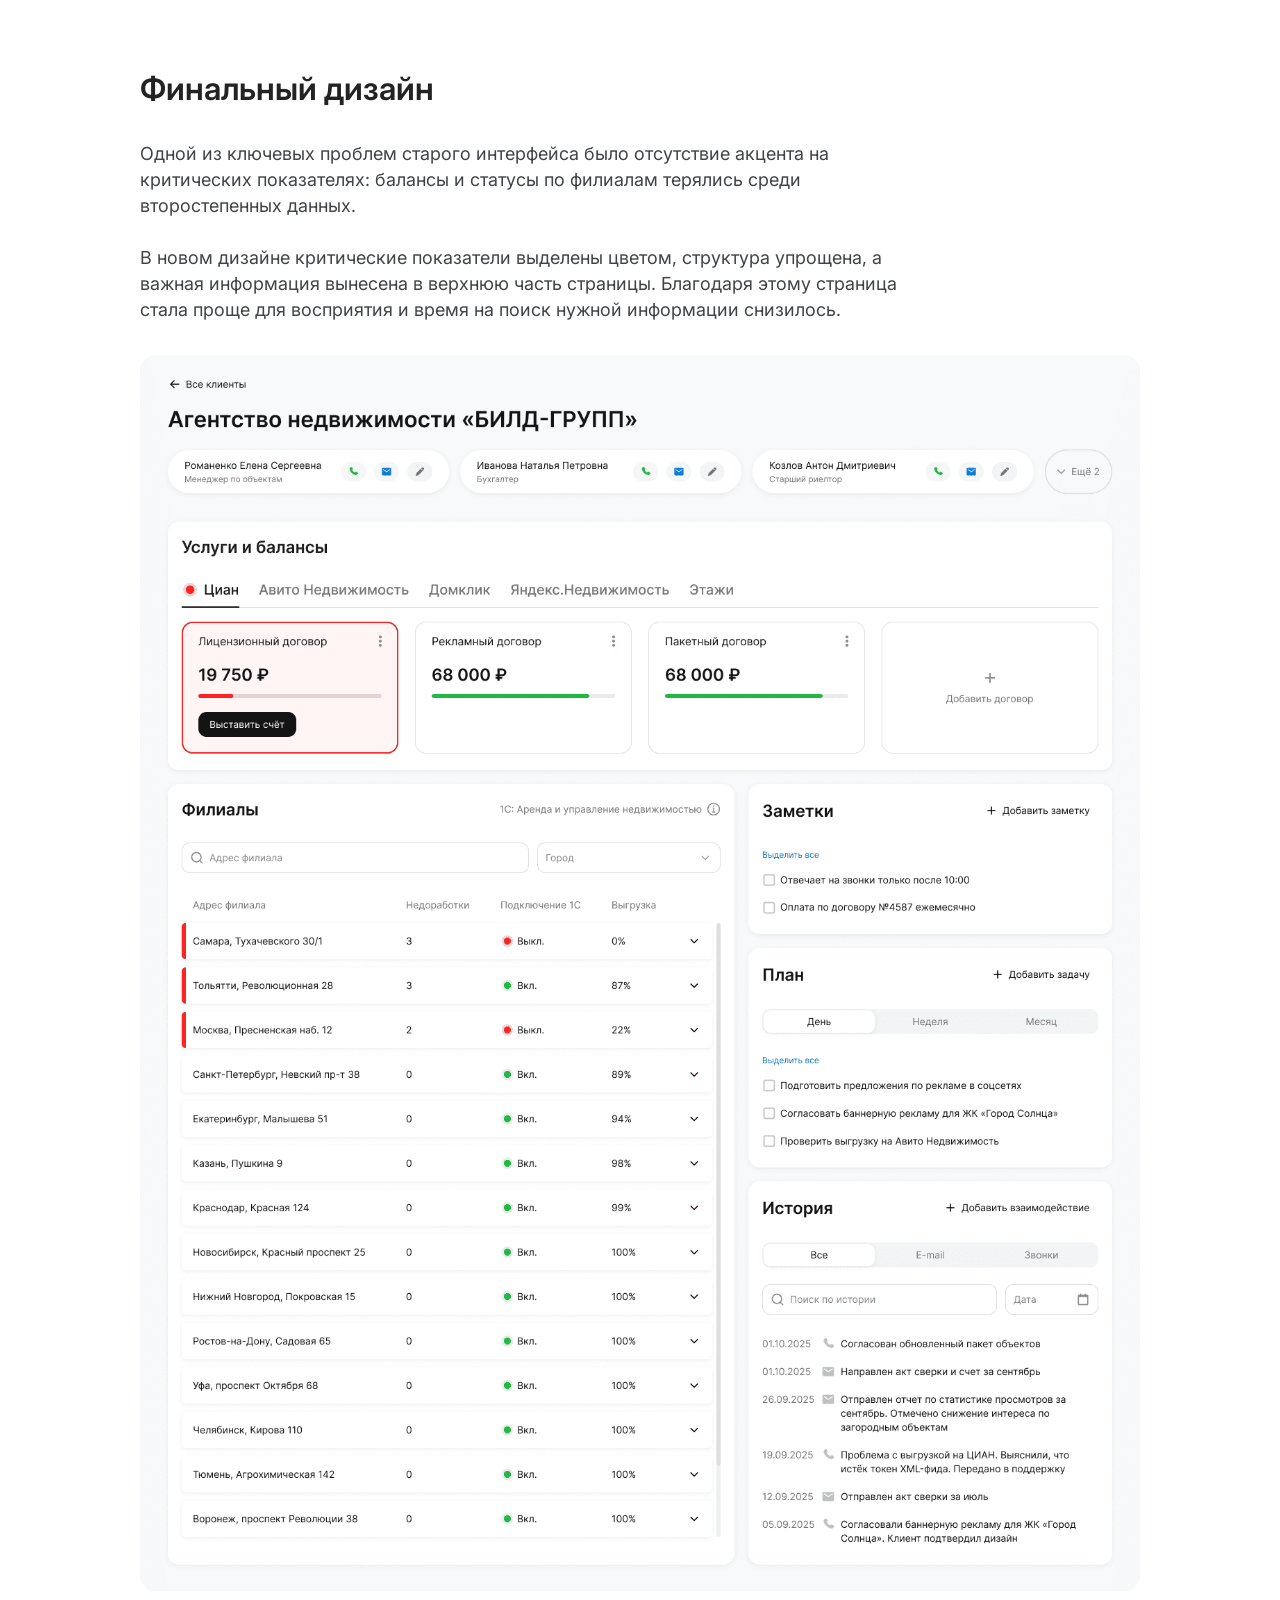
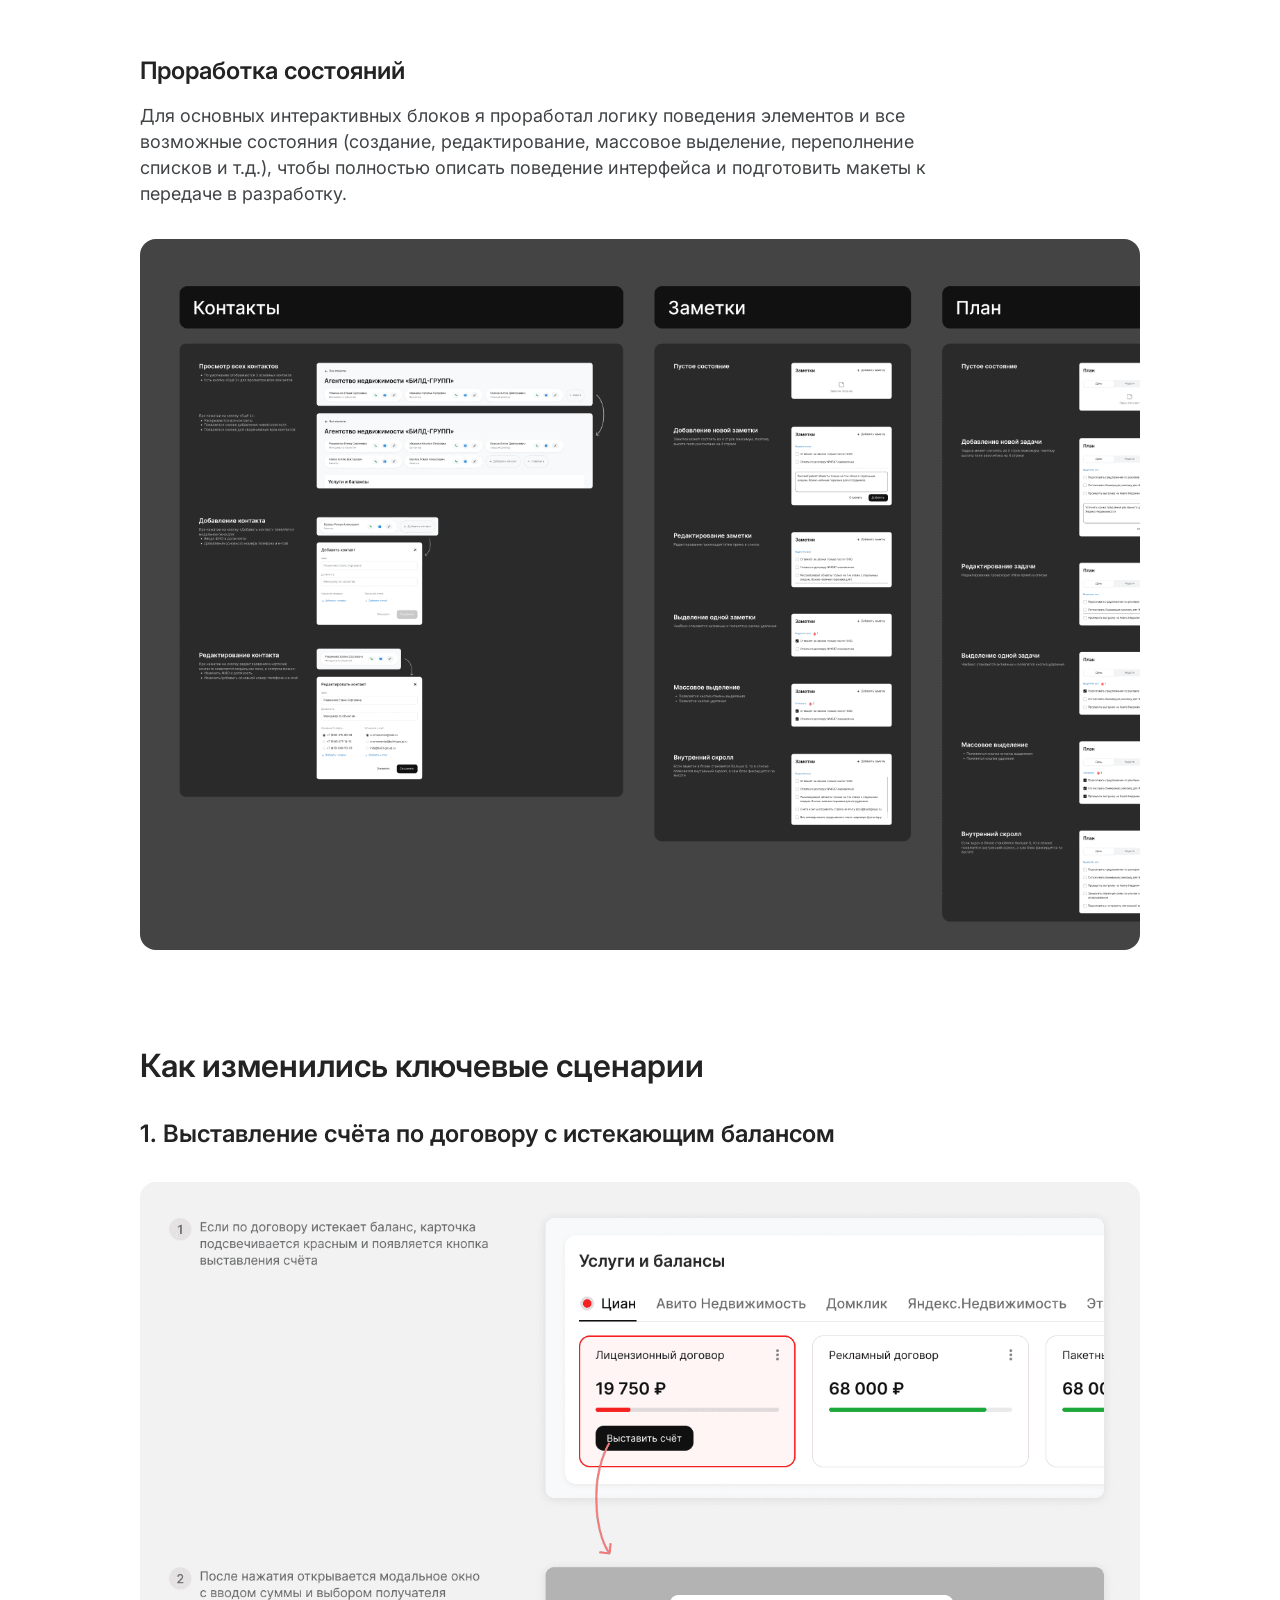
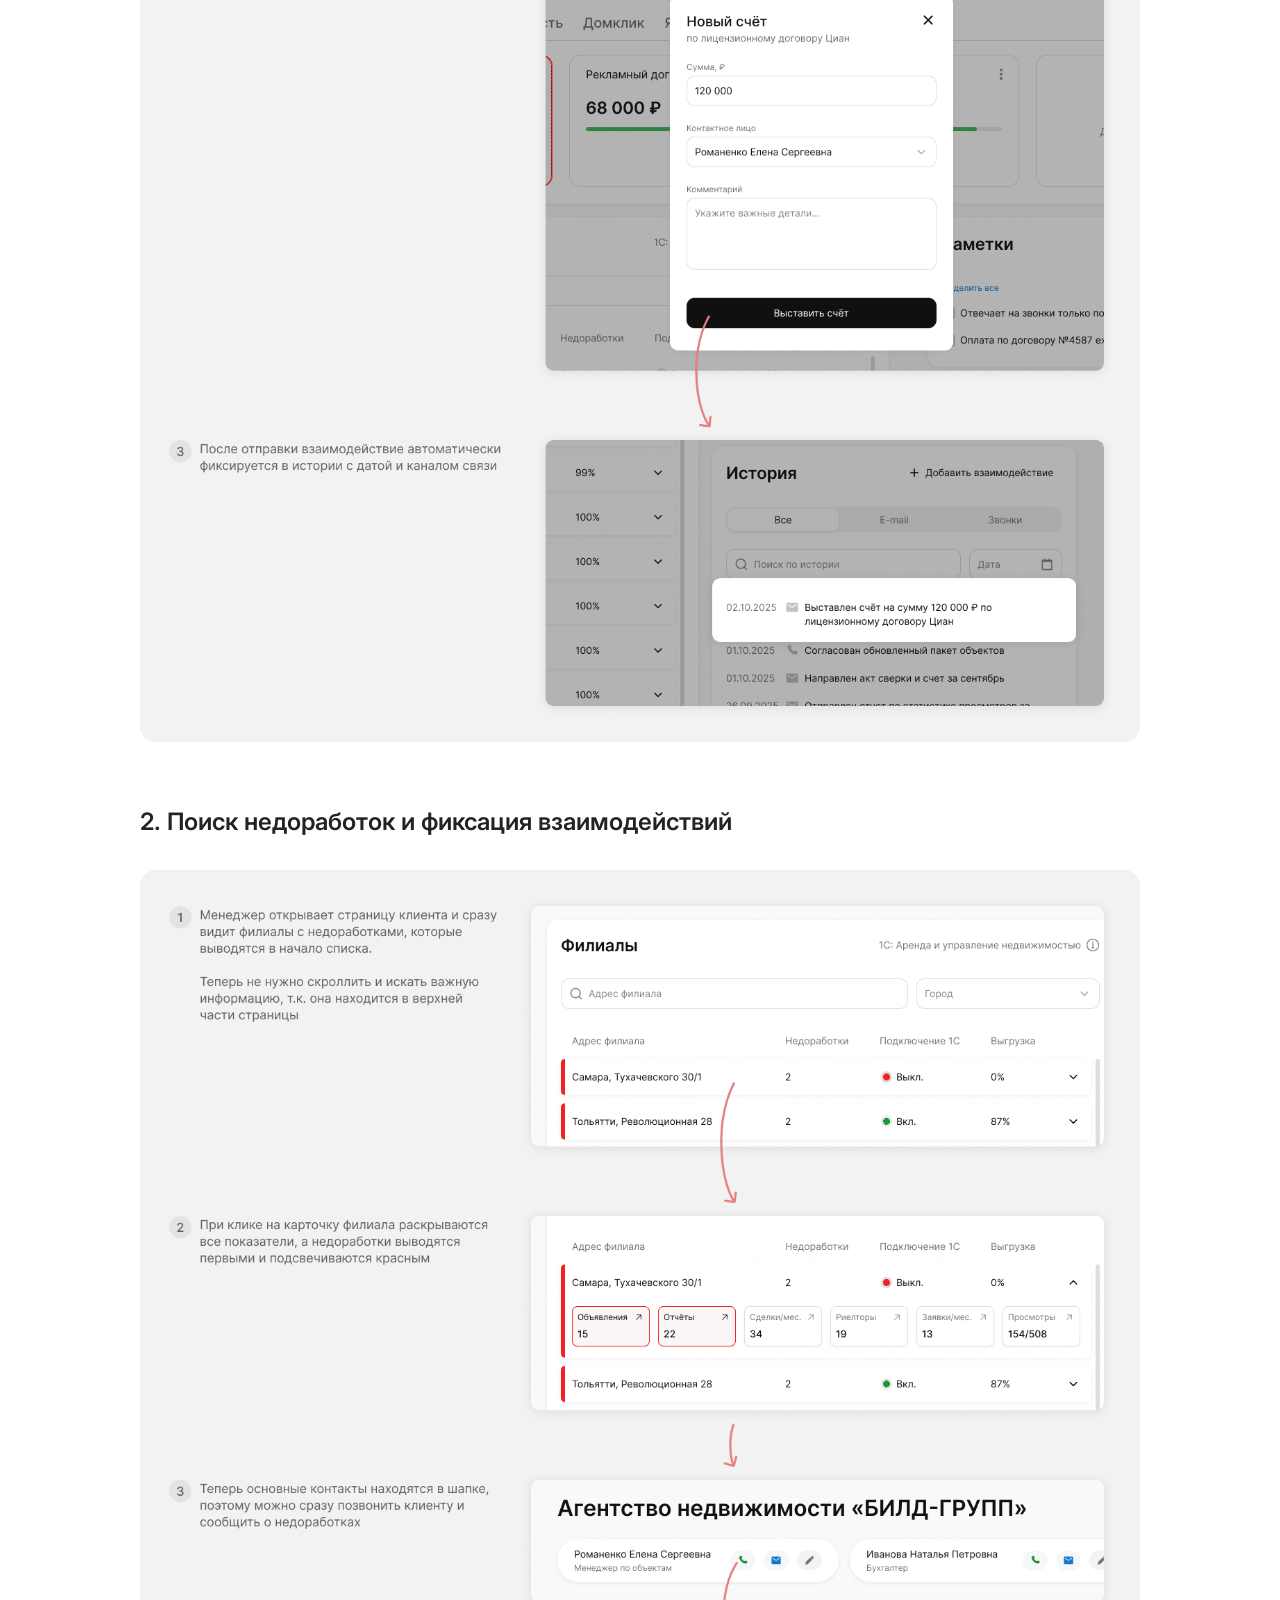
==== commit 953d230b: "оптимизировал изображения" ====
--- a/case-crm.html
+++ b/case-crm.html
@@ -733,12 +733,27 @@
   });
 }
 
-// ===== Плейсхолдеры для картинок, которые ещё не экспортированы =====
+// ===== Плейсхолдеры для картинок + повторные попытки на медленном интернете =====
+// Если картинка не загрузилась (например, мобильный интернет оборвал запрос),
+// пробуем ещё раз с растущей паузой перед тем, как показать плейсхолдер.
+const MAX_IMG_RETRIES = 3;
+const IMG_RETRY_DELAY = 1000; // мс
+
 document.addEventListener(
   'error',
   (event) => {
     const target = event.target;
-    if (target && target.tagName === 'IMG' && target.closest('.img-box')) {
+    if (!target || target.tagName !== 'IMG' || !target.closest('.img-box')) return;
+
+    const attempts = parseInt(target.dataset.retryCount || '0', 10);
+    if (attempts < MAX_IMG_RETRIES) {
+      target.dataset.retryCount = String(attempts + 1);
+      const baseSrc = target.dataset.baseSrc || target.getAttribute('src').split('?')[0];
+      target.dataset.baseSrc = baseSrc;
+      setTimeout(() => {
+        target.src = baseSrc + '?retry=' + (attempts + 1) + '&t=' + Date.now();
+      }, IMG_RETRY_DELAY * (attempts + 1));
+    } else {
       target.closest('.img-box').classList.add('is-broken');
     }
   },
